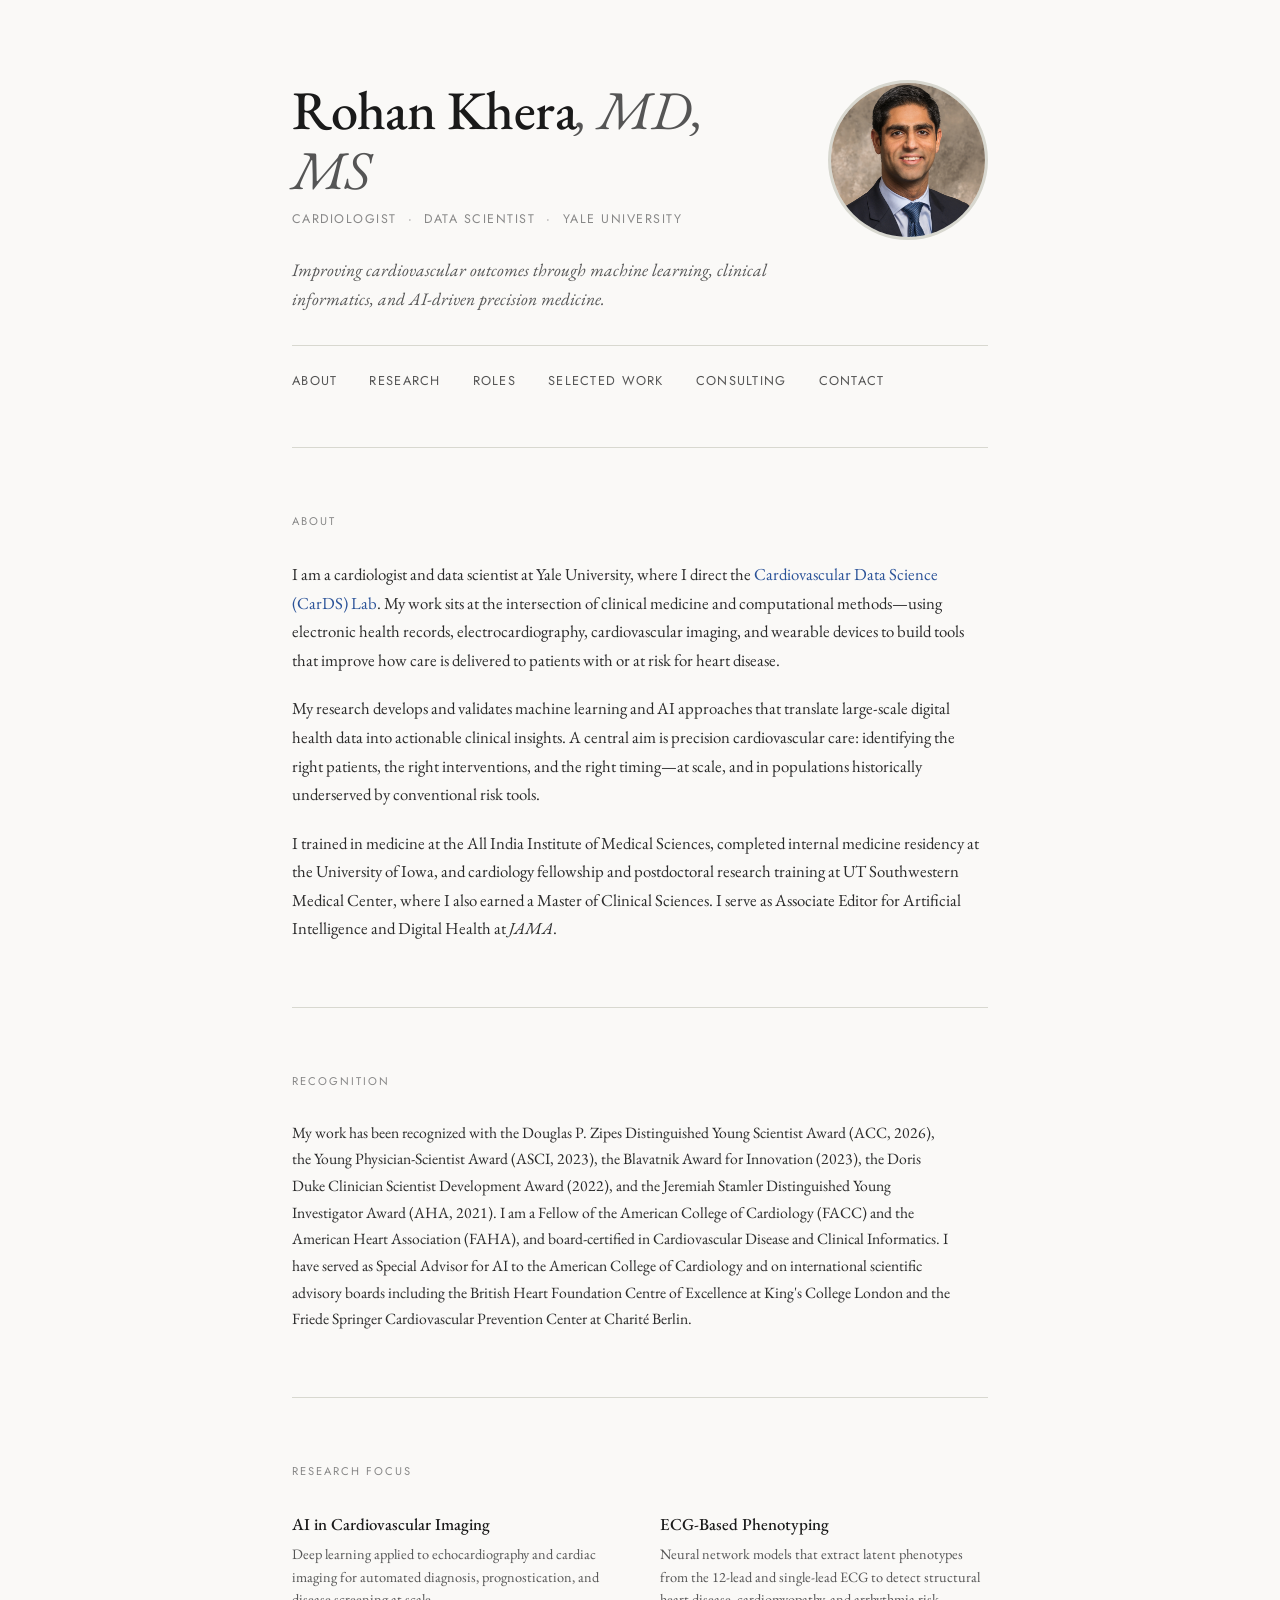
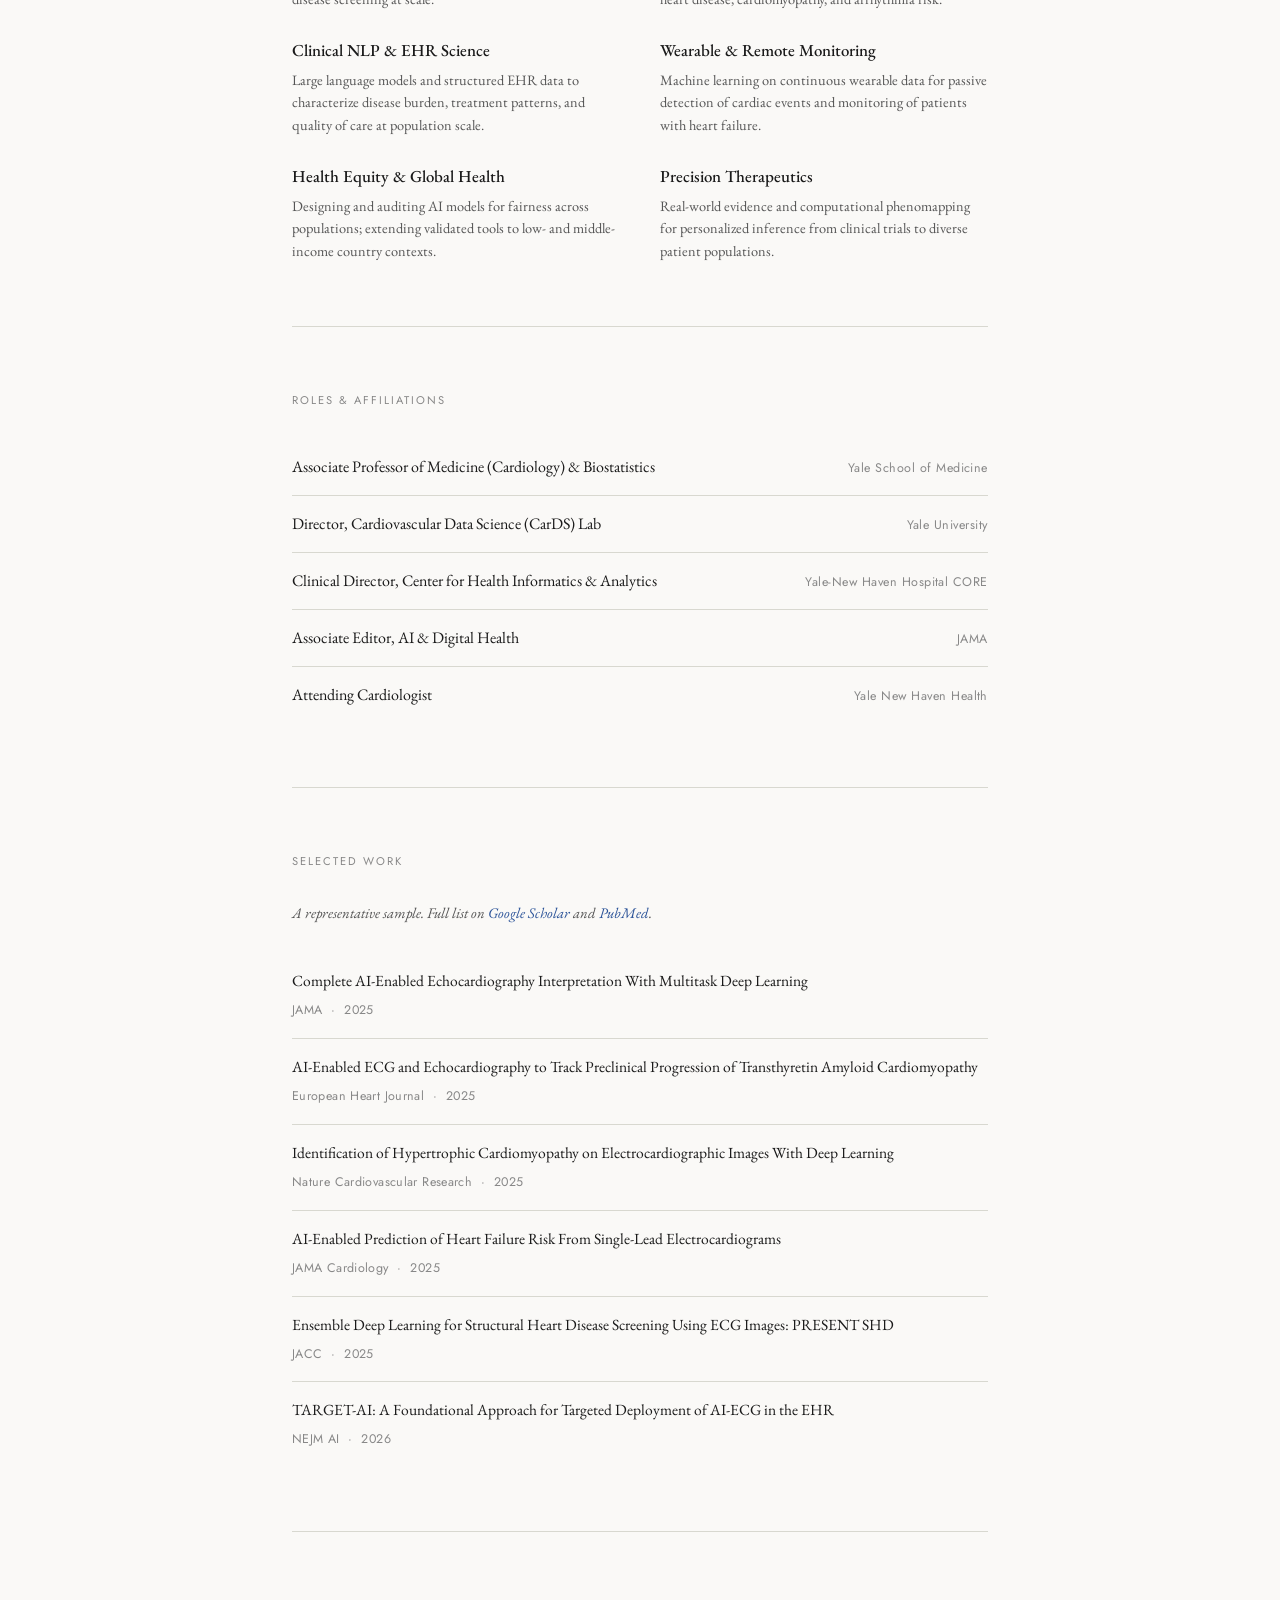
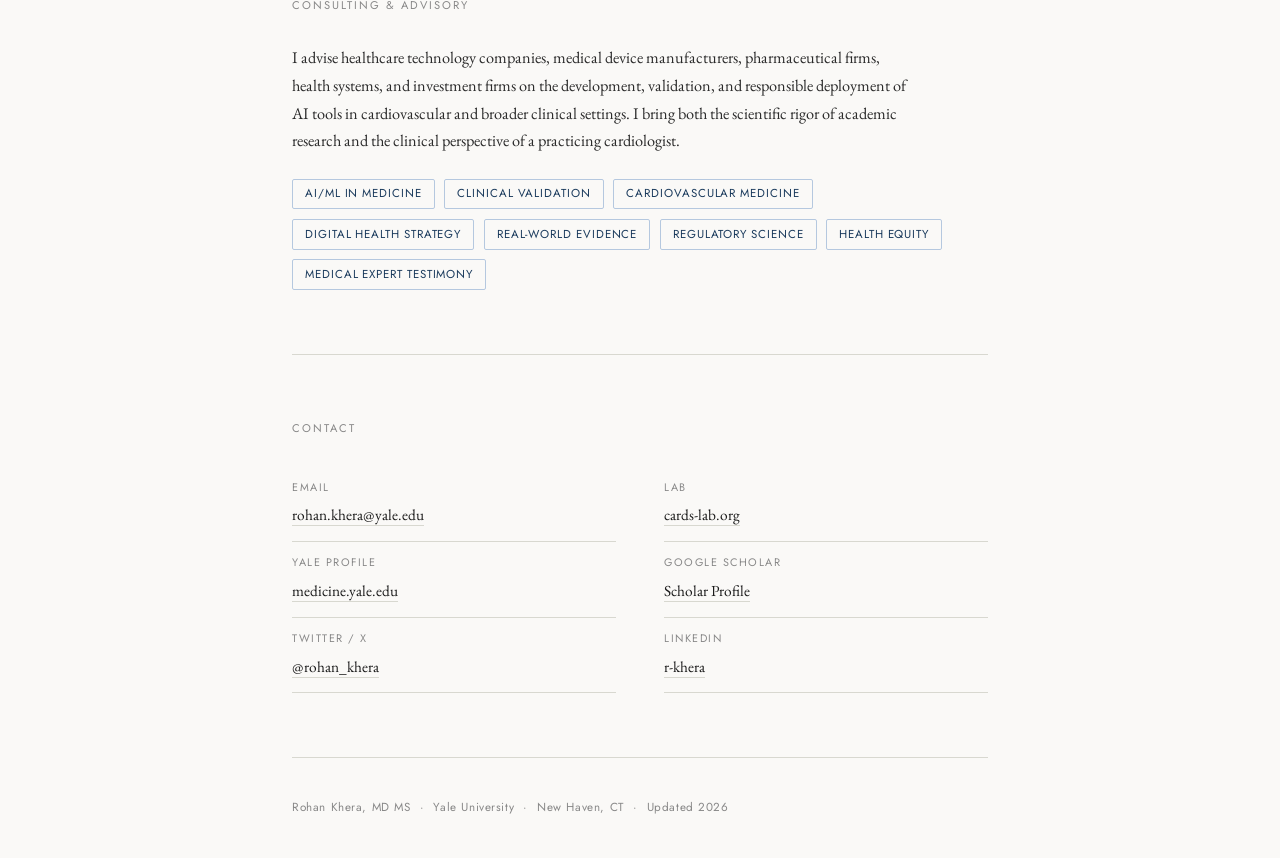
==== index.html @ f994c653 "Correct title formatting in index.html" ====
<!DOCTYPE html>
<html lang="en">
<head>
  <meta charset="UTF-8" />
  <meta name="viewport" content="width=device-width, initial-scale=1.0" />
  <title>Rohan Khera, MD, MS — Cardiologist &amp; Data Scientist</title>
  <meta name="description" content="Rohan Khera, MD, MS, FACC, FAHA — Cardiologist and Data Scientist at Yale University. Director of the CarDS Lab. Expert in cardiovascular medicine, machine learning, and AI in healthcare." />
  <meta property="og:title" content="Rohan Khera, MD, MS" />
  <meta property="og:description" content="Cardiologist and Data Scientist at Yale University. Director of the CarDS Lab." />
  <meta property="og:type" content="website" />
  <meta property="og:url" content="https://rohankhera.com" />
  <link rel="canonical" href="https://rohankhera.com" />
  <link rel="icon" type="image/svg+xml" href="data:image/svg+xml,<svg xmlns='http://www.w3.org/2000/svg' viewBox='0 0 32 32'><rect width='32' height='32' rx='4' fill='%231a3a5c'/><text x='16' y='22' font-family='Georgia,serif' font-size='14' font-weight='600' fill='white' text-anchor='middle' letter-spacing='0.5'>RK</text></svg>" />
  <link rel="preconnect" href="https://fonts.googleapis.com" />
  <link rel="preconnect" href="https://fonts.gstatic.com" crossorigin />
  <link href="https://fonts.googleapis.com/css2?family=EB+Garamond:ital,wght@0,400;0,500;0,600;1,400;1,500&family=Jost:wght@300;400;500&display=swap" rel="stylesheet" />
  <style>
    *, *::before, *::after { box-sizing: border-box; margin: 0; padding: 0; }
    :root {
      --ink: #1a1a1a;
      --ink-light: #555;
      --ink-faint: #888;
      --rule: #d8d8d0;
      --bg: #faf9f7;
      --accent: #1a3a5c;
      --accent-light: #2a5298;
      --serif: 'EB Garamond', Georgia, serif;
      --sans: 'Jost', sans-serif;
    }
    html { scroll-behavior: smooth; }
    body {
      background: var(--bg);
      color: var(--ink);
      font-family: var(--serif);
      font-size: 18px;
      line-height: 1.7;
      -webkit-font-smoothing: antialiased;
    }
    .container {
      max-width: 760px;
      margin: 0 auto;
      padding: 0 2rem;
    }
    section {
      padding: 4rem 0;
      border-top: 1px solid var(--rule);
    }

    /* HEADER */
    header {
      padding: 5rem 0 3.5rem;
    }
    .header-content {
      display: flex;
      align-items: flex-start;
      gap: 2.5rem;
    }
    .header-text {
      flex: 1;
    }
    .header-photo {
      flex-shrink: 0;
      width: 160px;
      height: 160px;
      border-radius: 50%;
      overflow: hidden;
      border: 3px solid var(--rule);
      background: #e8e6e1;
      display: flex;
      align-items: center;
      justify-content: center;
    }
    .header-photo img {
      width: 100%;
      height: 100%;
      object-fit: cover;
      display: block;
    }
    /* Placeholder when no photo yet */
    .header-photo .photo-placeholder {
      font-family: var(--sans);
      font-size: 0.65rem;
      letter-spacing: 0.08em;
      text-transform: uppercase;
      color: var(--ink-faint);
      text-align: center;
      padding: 0.5rem;
      line-height: 1.4;
    }
    @media (max-width: 600px) {
      .header-content {
        flex-direction: column-reverse;
        align-items: center;
        text-align: center;
      }
      .header-photo {
        width: 130px;
        height: 130px;
      }
      nav { justify-content: center; }
    }
    .site-name {
      font-family: var(--serif);
      font-size: clamp(2.2rem, 5vw, 3.4rem);
      font-weight: 500;
      letter-spacing: -0.01em;
      line-height: 1.1;
      color: var(--ink);
    }
    .site-name em {
      font-style: italic;
      color: var(--ink-light);
      font-weight: 400;
    }
    .site-credentials {
      font-family: var(--sans);
      font-size: 0.78rem;
      font-weight: 400;
      letter-spacing: 0.12em;
      text-transform: uppercase;
      color: var(--ink-faint);
      margin-top: 0.6rem;
    }
    .site-tagline {
      margin-top: 1.5rem;
      font-size: 1.1rem;
      color: var(--ink-light);
      font-style: italic;
      max-width: 520px;
      line-height: 1.65;
    }
    nav {
      margin-top: 2rem;
      padding-top: 1.5rem;
      border-top: 1px solid var(--rule);
      display: flex;
      gap: 2rem;
      flex-wrap: wrap;
    }
    nav a {
      font-family: var(--sans);
      font-size: 0.8rem;
      letter-spacing: 0.1em;
      text-transform: uppercase;
      color: var(--ink-light);
      text-decoration: none;
      transition: color 0.2s;
    }
    nav a:hover { color: var(--accent); }

    /* SECTION LABELS */
    .section-label {
      font-family: var(--sans);
      font-size: 0.7rem;
      letter-spacing: 0.18em;
      text-transform: uppercase;
      color: var(--ink-faint);
      margin-bottom: 1.8rem;
    }

    /* ABOUT */
    .about-text p {
      margin-bottom: 1.2em;
      font-size: 1.05rem;
      color: #2a2a2a;
    }
    .about-text p:last-child { margin-bottom: 0; }

    /* RECOGNITION */
    .recognition-text {
      font-size: 0.98rem;
      color: #2a2a2a;
      line-height: 1.7;
      max-width: 660px;
    }

    /* RESEARCH */
    .research-areas {
      display: grid;
      grid-template-columns: 1fr 1fr;
      gap: 1.6rem 2.5rem;
    }
    @media (max-width: 560px) {
      .research-areas { grid-template-columns: 1fr; }
    }
    .research-item h3 {
      font-family: var(--serif);
      font-size: 1.05rem;
      font-weight: 500;
      color: var(--ink);
      margin-bottom: 0.3rem;
    }
    .research-item p {
      font-size: 0.9rem;
      color: var(--ink-light);
      line-height: 1.55;
    }

    /* AFFILIATIONS */
    .affiliation-list { list-style: none; }
    .affiliation-list li {
      padding: 0.9rem 0;
      border-bottom: 1px solid var(--rule);
      display: flex;
      align-items: baseline;
      gap: 1rem;
    }
    .affiliation-list li:last-child { border-bottom: none; }
    .aff-role {
      font-size: 1rem;
      color: var(--ink);
      flex: 1;
    }
    .aff-org {
      font-family: var(--sans);
      font-size: 0.78rem;
      color: var(--ink-faint);
      letter-spacing: 0.04em;
      white-space: nowrap;
    }

    /* SELECTED WORK */
    .work-note {
      font-size: 0.92rem;
      color: var(--ink-light);
      font-style: italic;
      margin-bottom: 1.8rem;
    }
    .pub-link {
      color: var(--accent-light);
      text-decoration: none;
      border-bottom: 1px solid transparent;
      transition: border-color 0.2s;
    }
    .pub-link:hover { border-color: var(--accent-light); }
    .pub-list { list-style: none; }
    .pub-list li {
      padding: 1rem 0;
      border-bottom: 1px solid var(--rule);
      font-size: 0.97rem;
      line-height: 1.6;
    }
    .pub-list li:last-child { border-bottom: none; }
    .pub-title {
      color: var(--ink);
      display: block;
      margin-bottom: 0.2rem;
    }
    .pub-meta {
      font-family: var(--sans);
      font-size: 0.78rem;
      color: var(--ink-faint);
      letter-spacing: 0.03em;
    }

    /* CONSULTING */
    .consult-text {
      font-size: 1.02rem;
      color: #2a2a2a;
      max-width: 620px;
    }
    .consult-tags {
      display: flex;
      flex-wrap: wrap;
      gap: 0.6rem;
      margin-top: 1.5rem;
    }
    .tag {
      font-family: var(--sans);
      font-size: 0.72rem;
      letter-spacing: 0.08em;
      text-transform: uppercase;
      color: var(--accent);
      border: 1px solid #b5c8df;
      padding: 0.28rem 0.75rem;
      border-radius: 2px;
    }

    /* CONTACT */
    .contact-grid {
      display: grid;
      grid-template-columns: 1fr 1fr;
      gap: 0 3rem;
    }
    @media (max-width: 480px) {
      .contact-grid { grid-template-columns: 1fr; }
    }
    .contact-row {
      display: flex;
      flex-direction: column;
      padding: 0.7rem 0;
      border-bottom: 1px solid var(--rule);
    }
    .contact-label {
      font-family: var(--sans);
      font-size: 0.68rem;
      letter-spacing: 0.14em;
      text-transform: uppercase;
      color: var(--ink-faint);
      margin-bottom: 0.2rem;
    }
    .contact-value a {
      color: var(--ink);
      text-decoration: none;
      font-size: 0.96rem;
      border-bottom: 1px solid var(--rule);
      transition: border-color 0.2s, color 0.2s;
    }
    .contact-value a:hover {
      color: var(--accent-light);
      border-color: var(--accent-light);
    }

    /* FOOTER */
    footer {
      padding: 2.5rem 0;
      border-top: 1px solid var(--rule);
    }
    footer p {
      font-family: var(--sans);
      font-size: 0.73rem;
      color: var(--ink-faint);
      letter-spacing: 0.05em;
    }

    /* ANIMATIONS */
    @keyframes fadeUp {
      from { opacity: 0; transform: translateY(14px); }
      to   { opacity: 1; transform: translateY(0); }
    }
    header { animation: fadeUp 0.55s ease both; }
    section:nth-child(1) { animation: fadeUp 0.55s 0.05s ease both; }
    section:nth-child(2) { animation: fadeUp 0.55s 0.10s ease both; }
    section:nth-child(3) { animation: fadeUp 0.55s 0.15s ease both; }
    section:nth-child(4) { animation: fadeUp 0.55s 0.20s ease both; }
    section:nth-child(5) { animation: fadeUp 0.55s 0.25s ease both; }
    section:nth-child(6) { animation: fadeUp 0.55s 0.30s ease both; }
    section:nth-child(7) { animation: fadeUp 0.55s 0.35s ease both; }
  </style>
</head>
<body>
  <div class="container">

    <header id="top">
      <div class="header-content">
        <div class="header-text">
          <h1 class="site-name">Rohan Khera<em>, MD, MS</em></h1>
          <p class="site-credentials">Cardiologist &nbsp;&middot;&nbsp; Data Scientist &nbsp;&middot;&nbsp; Yale University</p>
          <p class="site-tagline">Improving cardiovascular outcomes through machine learning, clinical informatics, and AI-driven precision medicine.</p>
        </div>
        <div class="header-photo">
          <img src="a4781f9c-d70a-4e5d-8cfd-aba06a47d3ff.jpeg" alt="Rohan Khera" />
        </div>
      </div>
      <nav>
        <a href="#about">About</a>
        <a href="#research">Research</a>
        <a href="#affiliations">Roles</a>
        <a href="#work">Selected Work</a>
        <a href="#consulting">Consulting</a>
        <a href="#contact">Contact</a>
      </nav>
    </header>

    <section id="about">
      <p class="section-label">About</p>
      <div class="about-text">
        <p>I am a cardiologist and data scientist at Yale University, where I direct the <a href="https://www.cards-lab.org/" class="pub-link">Cardiovascular Data Science (CarDS) Lab</a>. My work sits at the intersection of clinical medicine and computational methods&mdash;using electronic health records, electrocardiography, cardiovascular imaging, and wearable devices to build tools that improve how care is delivered to patients with or at risk for heart disease.</p>
        <p>My research develops and validates machine learning and AI approaches that translate large-scale digital health data into actionable clinical insights. A central aim is precision cardiovascular care: identifying the right patients, the right interventions, and the right timing&mdash;at scale, and in populations historically underserved by conventional risk tools.</p>
        <p>I trained in medicine at the All India Institute of Medical Sciences, completed internal medicine residency at the University of Iowa, and cardiology fellowship and postdoctoral research training at UT Southwestern Medical Center, where I also earned a Master of Clinical Sciences. I serve as Associate Editor for Artificial Intelligence and Digital Health at <em>JAMA</em>.</p>
      </div>
    </section>

    <section id="recognition">
      <p class="section-label">Recognition</p>
      <p class="recognition-text">
        My work has been recognized with the Douglas P. Zipes Distinguished Young Scientist Award (ACC, 2026), the Young Physician-Scientist Award (ASCI, 2023), the Blavatnik Award for Innovation (2023), the Doris Duke Clinician Scientist Development Award (2022), and the Jeremiah Stamler Distinguished Young Investigator Award (AHA, 2021). I am a Fellow of the American College of Cardiology (FACC) and the American Heart Association (FAHA), and board-certified in Cardiovascular Disease and Clinical Informatics. I have served as Special Advisor for AI to the American College of Cardiology and on international scientific advisory boards including the British Heart Foundation Centre of Excellence at King's College London and the Friede Springer Cardiovascular Prevention Center at Charit&eacute; Berlin.
      </p>
    </section>

    <section id="research">
      <p class="section-label">Research Focus</p>
      <div class="research-areas">
        <div class="research-item">
          <h3>AI in Cardiovascular Imaging</h3>
          <p>Deep learning applied to echocardiography and cardiac imaging for automated diagnosis, prognostication, and disease screening at scale.</p>
        </div>
        <div class="research-item">
          <h3>ECG-Based Phenotyping</h3>
          <p>Neural network models that extract latent phenotypes from the 12-lead and single-lead ECG to detect structural heart disease, cardiomyopathy, and arrhythmia risk.</p>
        </div>
        <div class="research-item">
          <h3>Clinical NLP &amp; EHR Science</h3>
          <p>Large language models and structured EHR data to characterize disease burden, treatment patterns, and quality of care at population scale.</p>
        </div>
        <div class="research-item">
          <h3>Wearable &amp; Remote Monitoring</h3>
          <p>Machine learning on continuous wearable data for passive detection of cardiac events and monitoring of patients with heart failure.</p>
        </div>
        <div class="research-item">
          <h3>Health Equity &amp; Global Health</h3>
          <p>Designing and auditing AI models for fairness across populations; extending validated tools to low- and middle-income country contexts.</p>
        </div>
        <div class="research-item">
          <h3>Precision Therapeutics</h3>
          <p>Real-world evidence and computational phenomapping for personalized inference from clinical trials to diverse patient populations.</p>
        </div>
      </div>
    </section>

    <section id="affiliations">
      <p class="section-label">Roles &amp; Affiliations</p>
      <ul class="affiliation-list">
        <li>
          <span class="aff-role">Associate Professor of Medicine (Cardiology) &amp; Biostatistics</span>
          <span class="aff-org">Yale School of Medicine</span>
        </li>
        <li>
          <span class="aff-role">Director, Cardiovascular Data Science (CarDS) Lab</span>
          <span class="aff-org">Yale University</span>
        </li>
        <li>
          <span class="aff-role">Clinical Director, Center for Health Informatics &amp; Analytics</span>
          <span class="aff-org">Yale-New Haven Hospital CORE</span>
        </li>
        <li>
          <span class="aff-role">Associate Editor, AI &amp; Digital Health</span>
          <span class="aff-org">JAMA</span>
        </li>
        <li>
          <span class="aff-role">Attending Cardiologist</span>
          <span class="aff-org">Yale New Haven Health</span>
        </li>
      </ul>
    </section>

    <section id="work">
      <p class="section-label">Selected Work</p>
      <p class="work-note">A representative sample. Full list on <a class="pub-link" href="https://scholar.google.com/citations?user=9XhOK4AAAAAJ&hl=en" target="_blank" rel="noopener">Google Scholar</a> and <a class="pub-link" href="https://pubmed.ncbi.nlm.nih.gov/?term=khera+rohan%5Bauthor%5D" target="_blank" rel="noopener">PubMed</a>.</p>
      <ul class="pub-list">
        <li>
          <a class="pub-link" href="https://doi.org/10.1001/jama.2025.8731" target="_blank" rel="noopener"><span class="pub-title">Complete AI-Enabled Echocardiography Interpretation With Multitask Deep Learning</span></a>
          <span class="pub-meta">JAMA &nbsp;&middot;&nbsp; 2025</span>
        </li>
        <li>
          <a class="pub-link" href="https://doi.org/10.1093/eurheartj/ehaf440" target="_blank" rel="noopener"><span class="pub-title">AI-Enabled ECG and Echocardiography to Track Preclinical Progression of Transthyretin Amyloid Cardiomyopathy</span></a>
          <span class="pub-meta">European Heart Journal &nbsp;&middot;&nbsp; 2025</span>
        </li>
        <li>
          <a class="pub-link" href="https://doi.org/10.1038/s44161-025-00664-2" target="_blank" rel="noopener"><span class="pub-title">Identification of Hypertrophic Cardiomyopathy on Electrocardiographic Images With Deep Learning</span></a>
          <span class="pub-meta">Nature Cardiovascular Research &nbsp;&middot;&nbsp; 2025</span>
        </li>
        <li>
          <a class="pub-link" href="https://doi.org/10.1001/jamacardio.2025.0492" target="_blank" rel="noopener"><span class="pub-title">AI-Enabled Prediction of Heart Failure Risk From Single-Lead Electrocardiograms</span></a>
          <span class="pub-meta">JAMA Cardiology &nbsp;&middot;&nbsp; 2025</span>
        </li>
        <li>
          <a class="pub-link" href="https://doi.org/10.1016/j.jacc.2025.01.040" target="_blank" rel="noopener"><span class="pub-title">Ensemble Deep Learning for Structural Heart Disease Screening Using ECG Images: PRESENT SHD</span></a>
          <span class="pub-meta">JACC &nbsp;&middot;&nbsp; 2025</span>
        </li>
        <li>
          <a class="pub-link" href="https://doi.org/10.1056/AIoa2500588" target="_blank" rel="noopener"><span class="pub-title">TARGET-AI: A Foundational Approach for Targeted Deployment of AI-ECG in the EHR</span></a>
          <span class="pub-meta">NEJM AI &nbsp;&middot;&nbsp; 2026</span>
        </li>
      </ul>
    </section>

    <section id="consulting">
      <p class="section-label">Consulting &amp; Advisory</p>
      <p class="consult-text">I advise healthcare technology companies, medical device manufacturers, pharmaceutical firms, health systems, and investment firms on the development, validation, and responsible deployment of AI tools in cardiovascular and broader clinical settings. I bring both the scientific rigor of academic research and the clinical perspective of a practicing cardiologist.</p>
      <div class="consult-tags">
        <span class="tag">AI/ML in Medicine</span>
        <span class="tag">Clinical Validation</span>
        <span class="tag">Cardiovascular Medicine</span>
        <span class="tag">Digital Health Strategy</span>
        <span class="tag">Real-World Evidence</span>
        <span class="tag">Regulatory Science</span>
        <span class="tag">Health Equity</span>
        <span class="tag">Medical Expert Testimony</span>
      </div>
    </section>

    <section id="contact">
      <p class="section-label">Contact</p>
      <div class="contact-grid">
        <div class="contact-row">
          <span class="contact-label">Email</span>
          <span class="contact-value"><a href="mailto:rohan.khera@yale.edu">rohan.khera@yale.edu</a></span>
        </div>
        <div class="contact-row">
          <span class="contact-label">Lab</span>
          <span class="contact-value"><a href="https://www.cards-lab.org/" target="_blank" rel="noopener">cards-lab.org</a></span>
        </div>
        <div class="contact-row">
          <span class="contact-label">Yale Profile</span>
          <span class="contact-value"><a href="https://medicine.yale.edu/profile/rohan-khera/" target="_blank" rel="noopener">medicine.yale.edu</a></span>
        </div>
        <div class="contact-row">
          <span class="contact-label">Google Scholar</span>
          <span class="contact-value"><a href="https://scholar.google.com/citations?user=9XhOK4AAAAAJ&hl=en" target="_blank" rel="noopener">Scholar Profile</a></span>
        </div>
        <div class="contact-row">
          <span class="contact-label">Twitter / X</span>
          <span class="contact-value"><a href="https://x.com/rohan_khera" target="_blank" rel="noopener">@rohan_khera</a></span>
        </div>
        <div class="contact-row">
          <span class="contact-label">LinkedIn</span>
          <span class="contact-value"><a href="https://www.linkedin.com/in/r-khera/" target="_blank" rel="noopener">r-khera</a></span>
        </div>
      </div>
    </section>

    <footer>
      <p>Rohan Khera, MD MS &nbsp;&middot;&nbsp; Yale University &nbsp;&middot;&nbsp; New Haven, CT &nbsp;&middot;&nbsp; Updated 2026</p>
    </footer>

  </div>
</body>
</html>
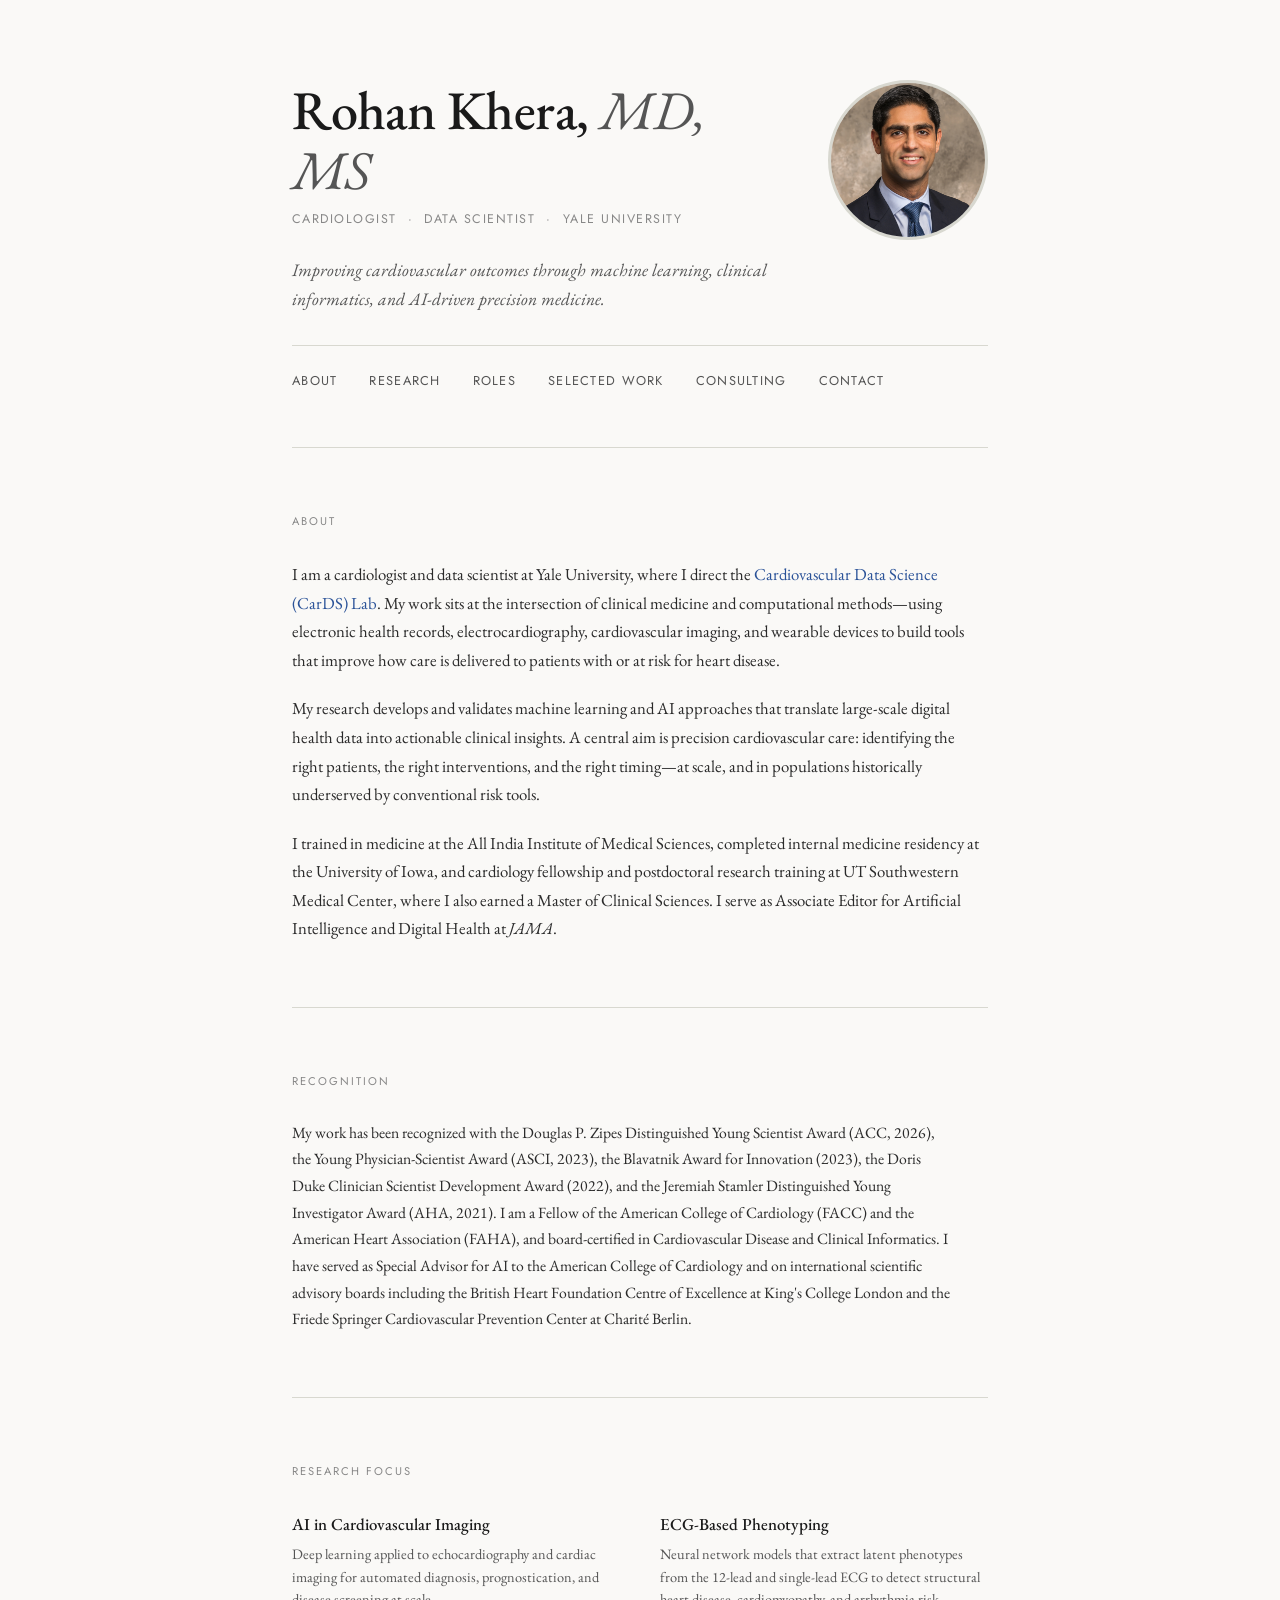
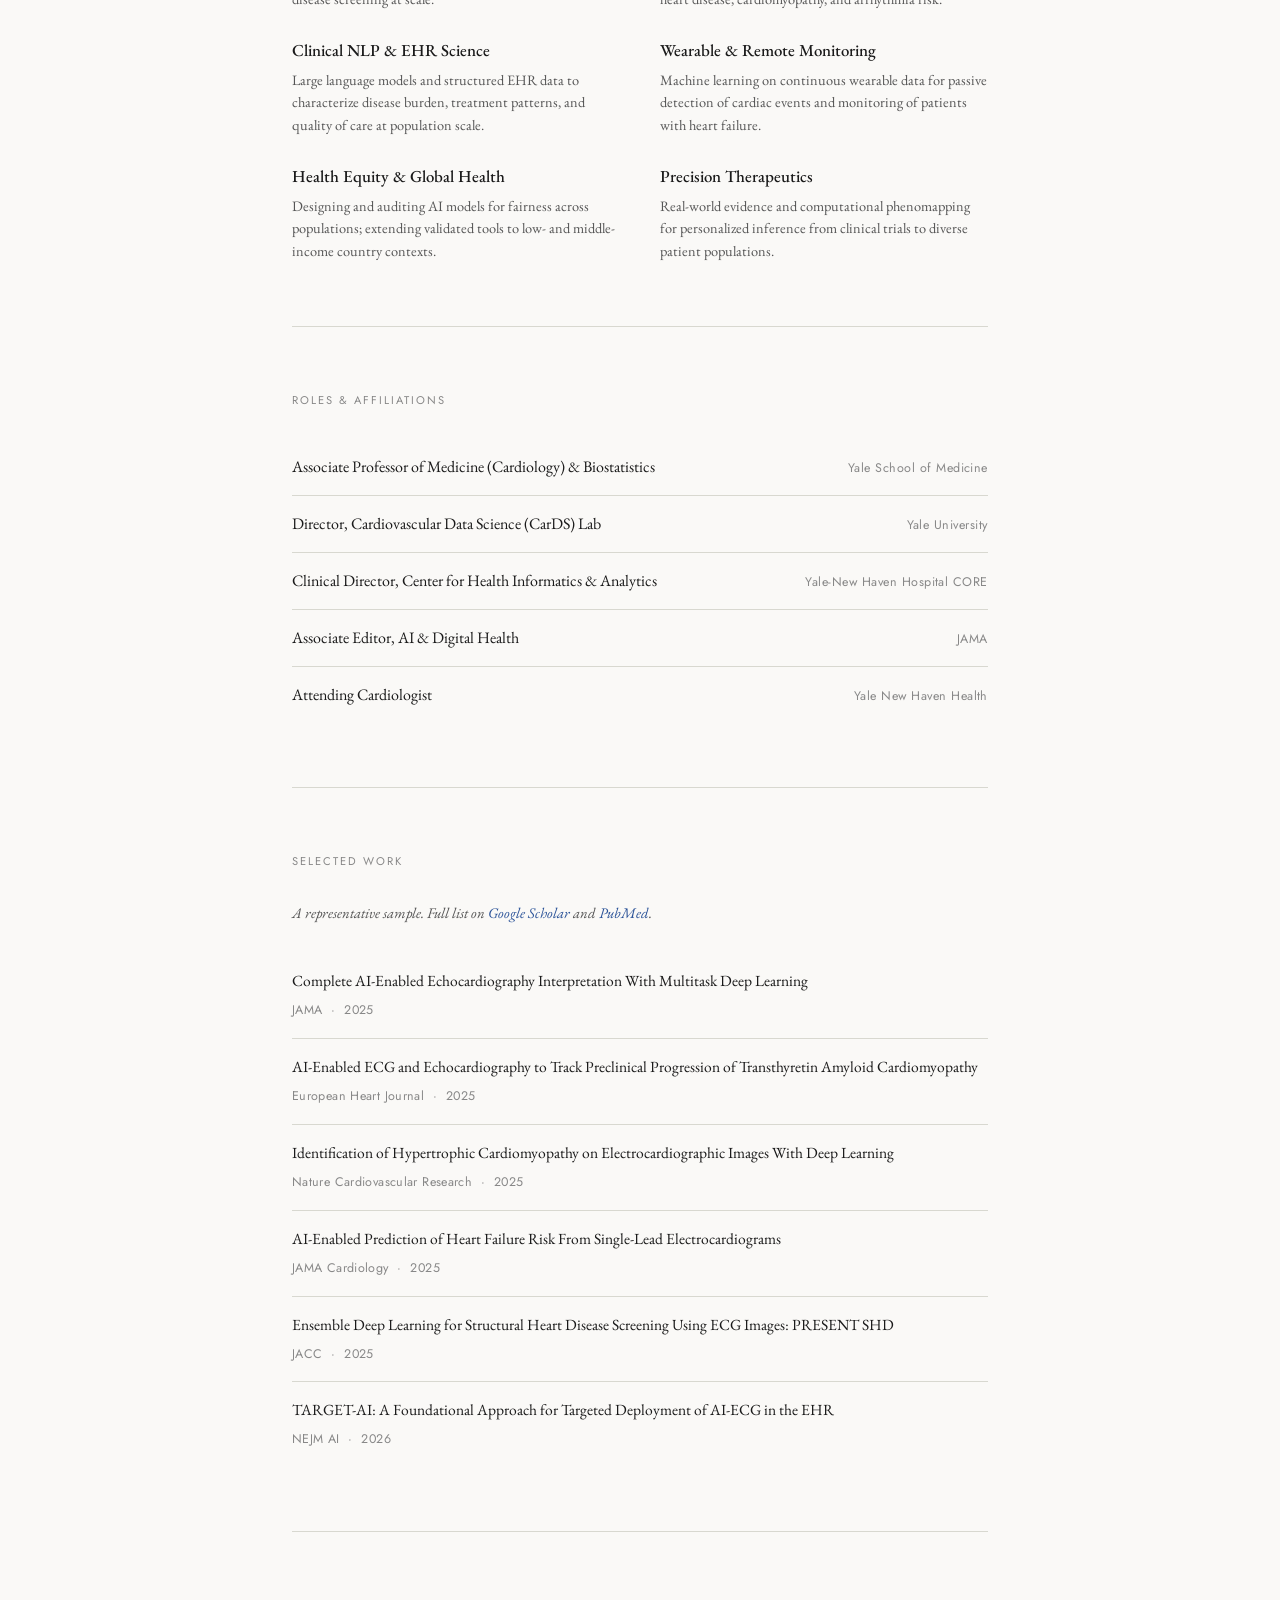
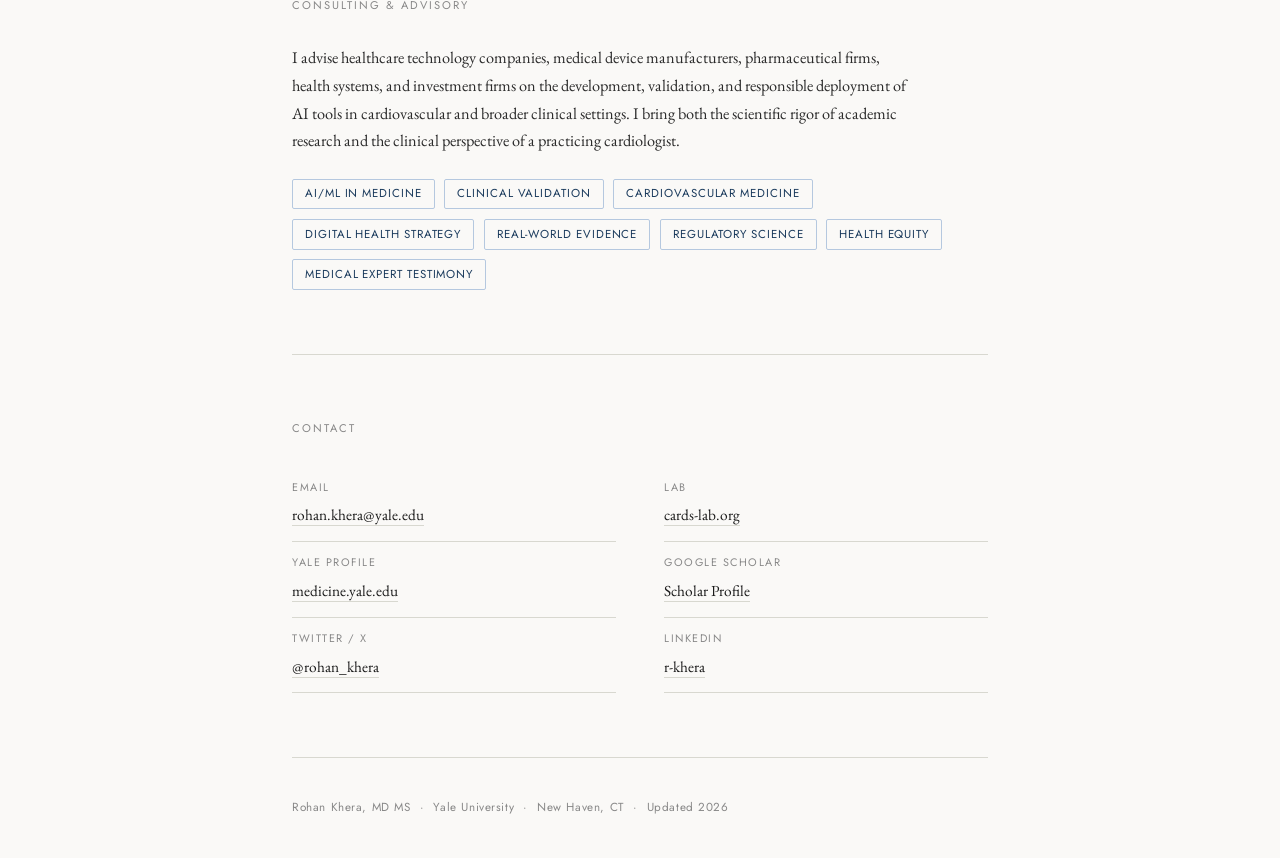
==== commit 0b8e0a54: "Fix formatting of site name in header" ====
--- a/index.html
+++ b/index.html
@@ -344,7 +344,7 @@
     <header id="top">
       <div class="header-content">
         <div class="header-text">
-          <h1 class="site-name">Rohan Khera<em>, MD, MS</em></h1>
+          <h1 class="site-name">Rohan Khera, <em>MD, MS</em></h1>
           <p class="site-credentials">Cardiologist &nbsp;&middot;&nbsp; Data Scientist &nbsp;&middot;&nbsp; Yale University</p>
           <p class="site-tagline">Improving cardiovascular outcomes through machine learning, clinical informatics, and AI-driven precision medicine.</p>
         </div>
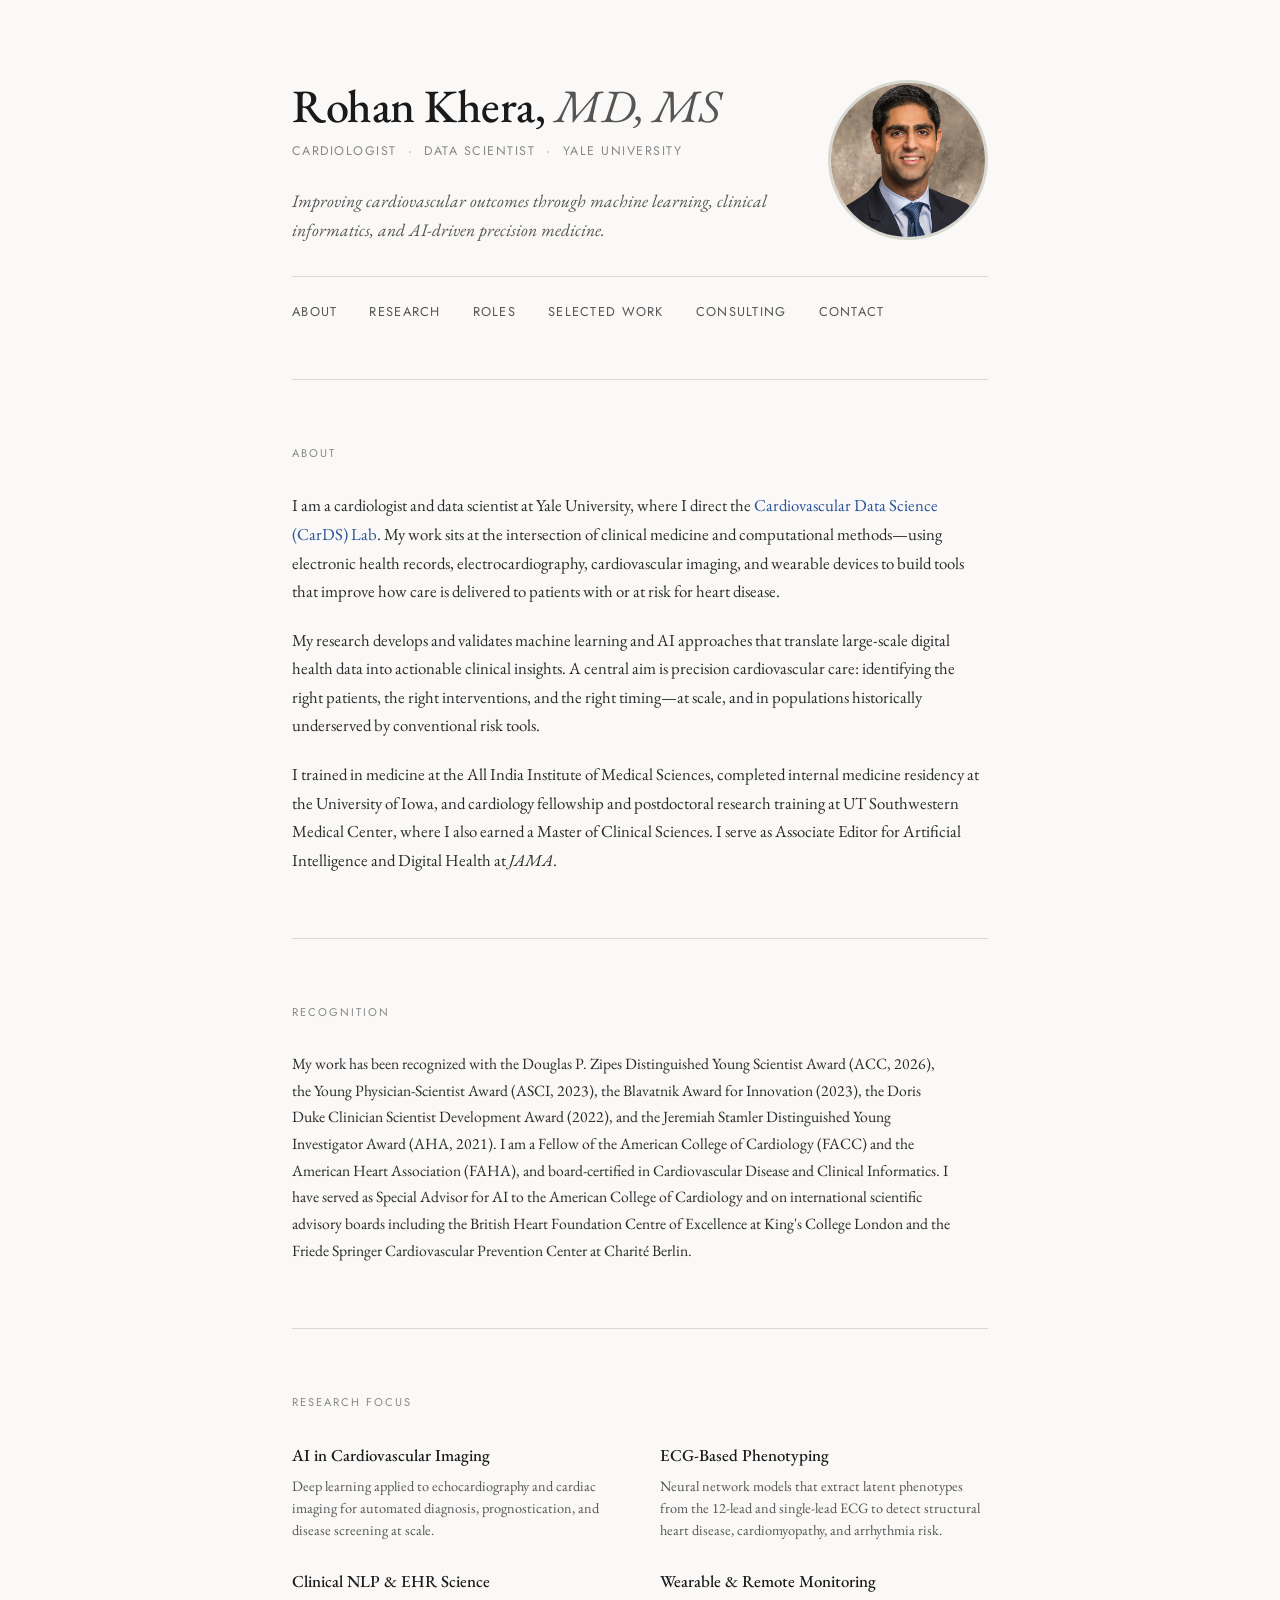
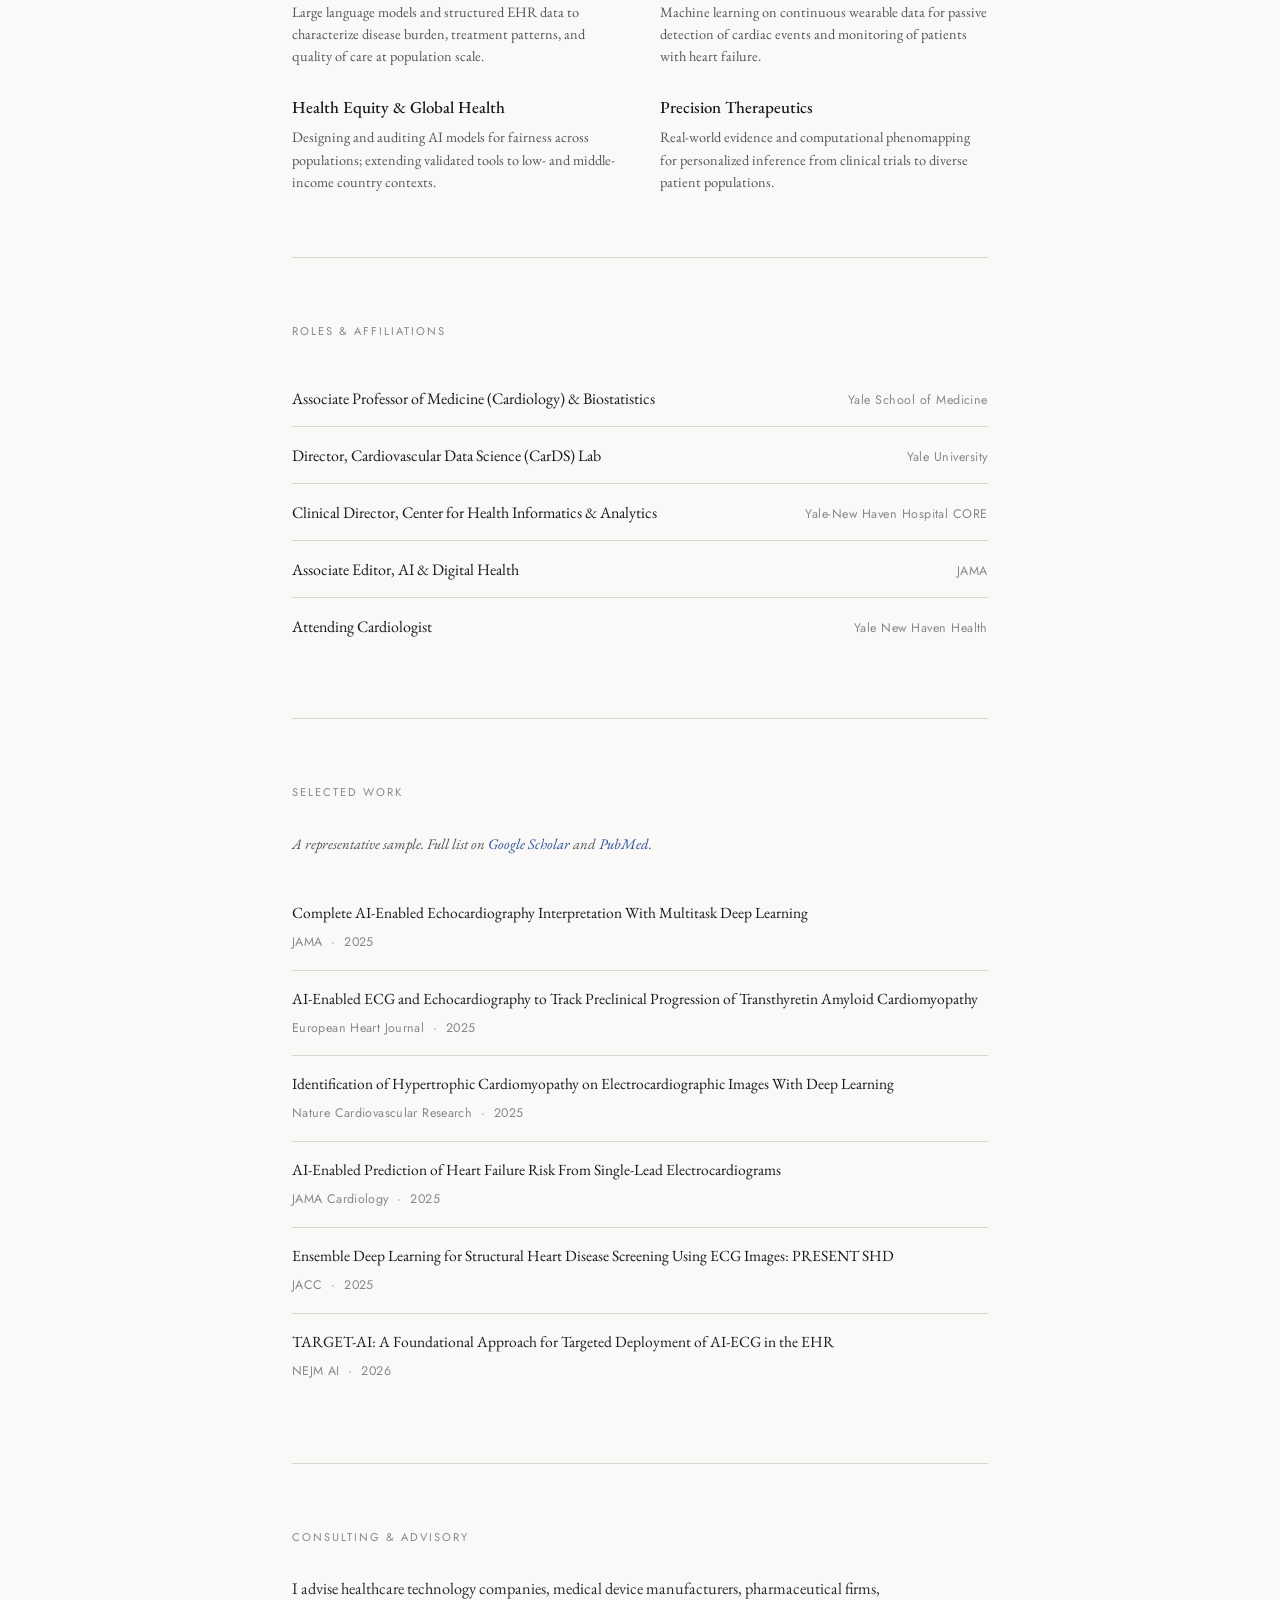
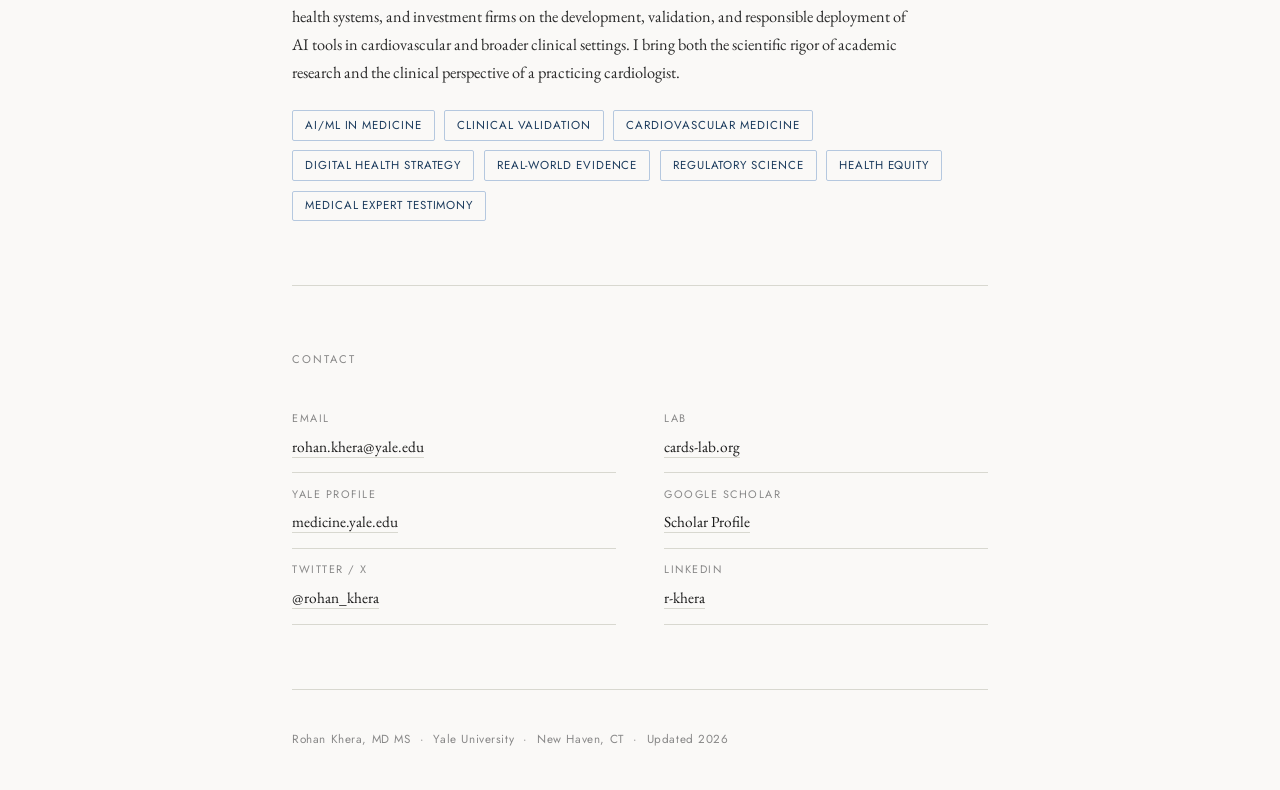
==== commit 4a7c6458: "Adjust site name font size in index.html" ====
--- a/index.html
+++ b/index.html
@@ -101,7 +101,7 @@
     }
     .site-name {
       font-family: var(--serif);
-      font-size: clamp(2.2rem, 5vw, 3.4rem);
+      font-size: clamp(2rem, 4vw, 2.9rem);
       font-weight: 500;
       letter-spacing: -0.01em;
       line-height: 1.1;
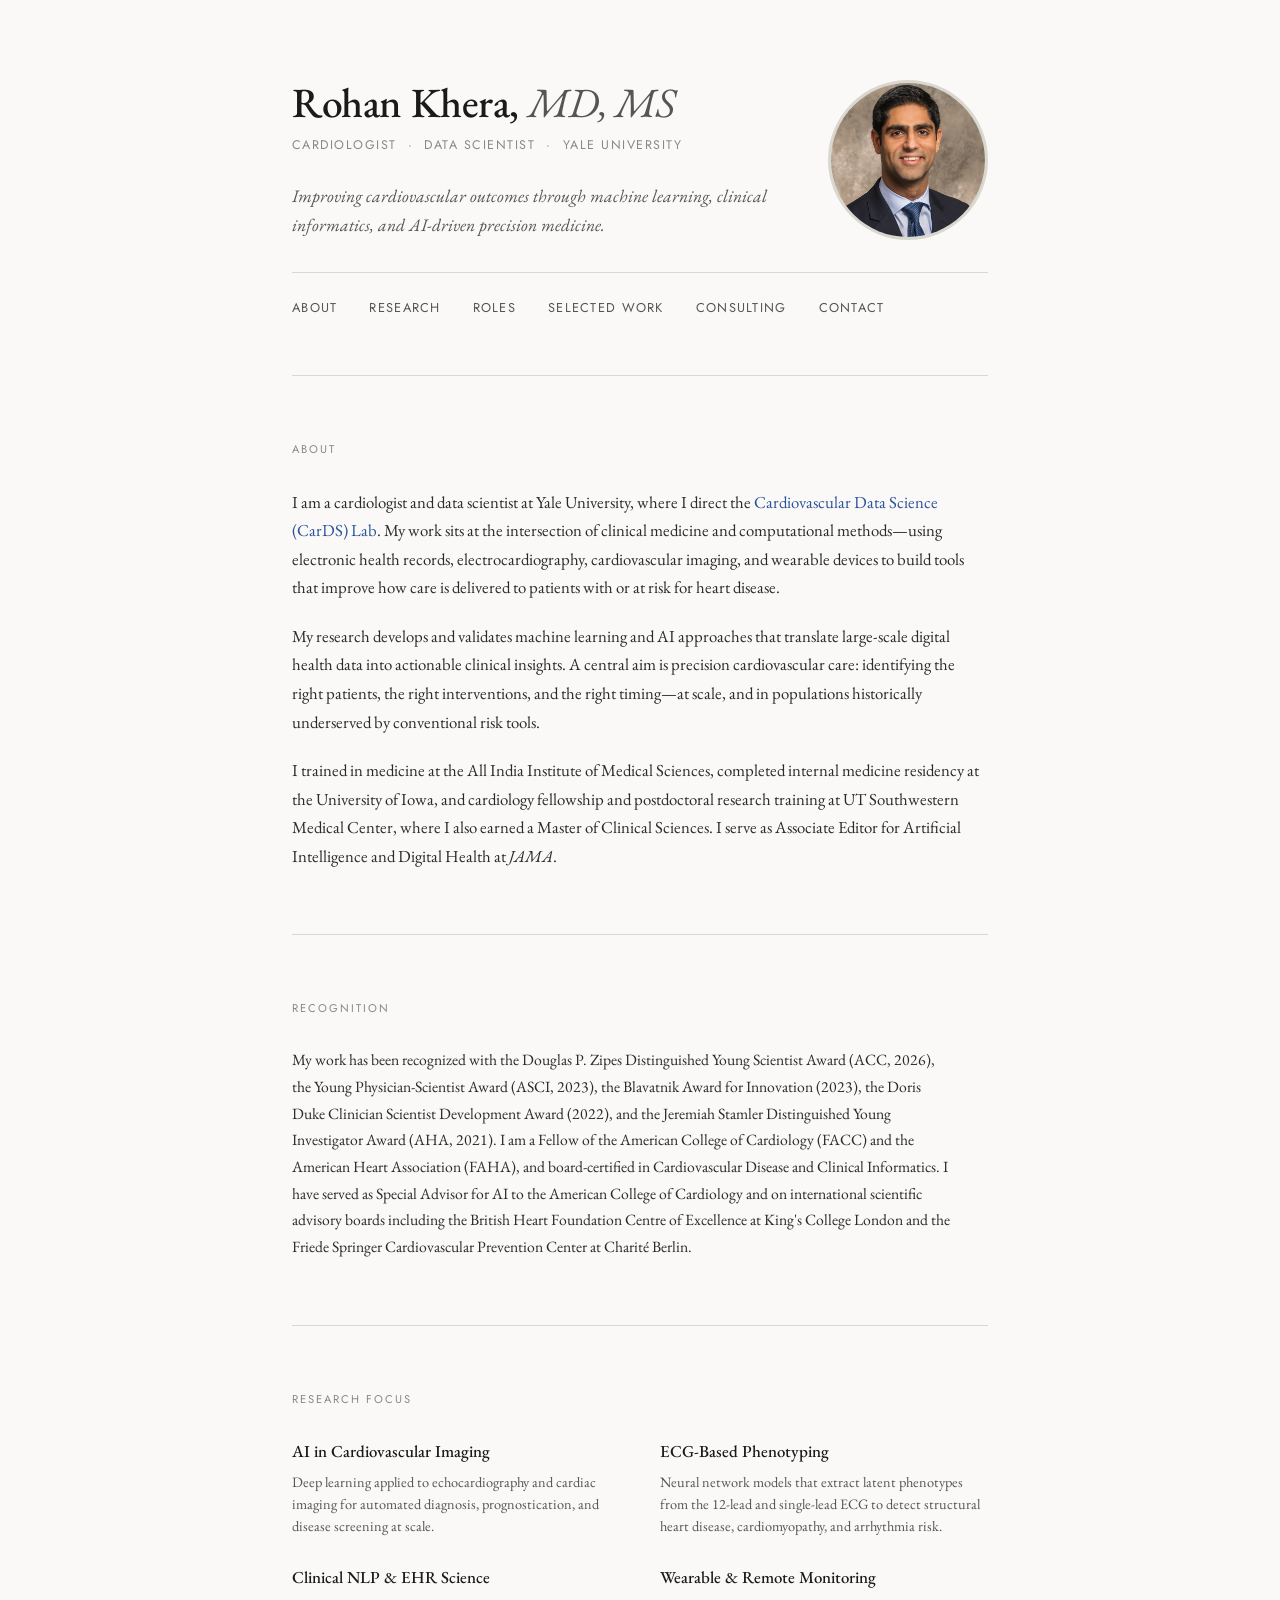
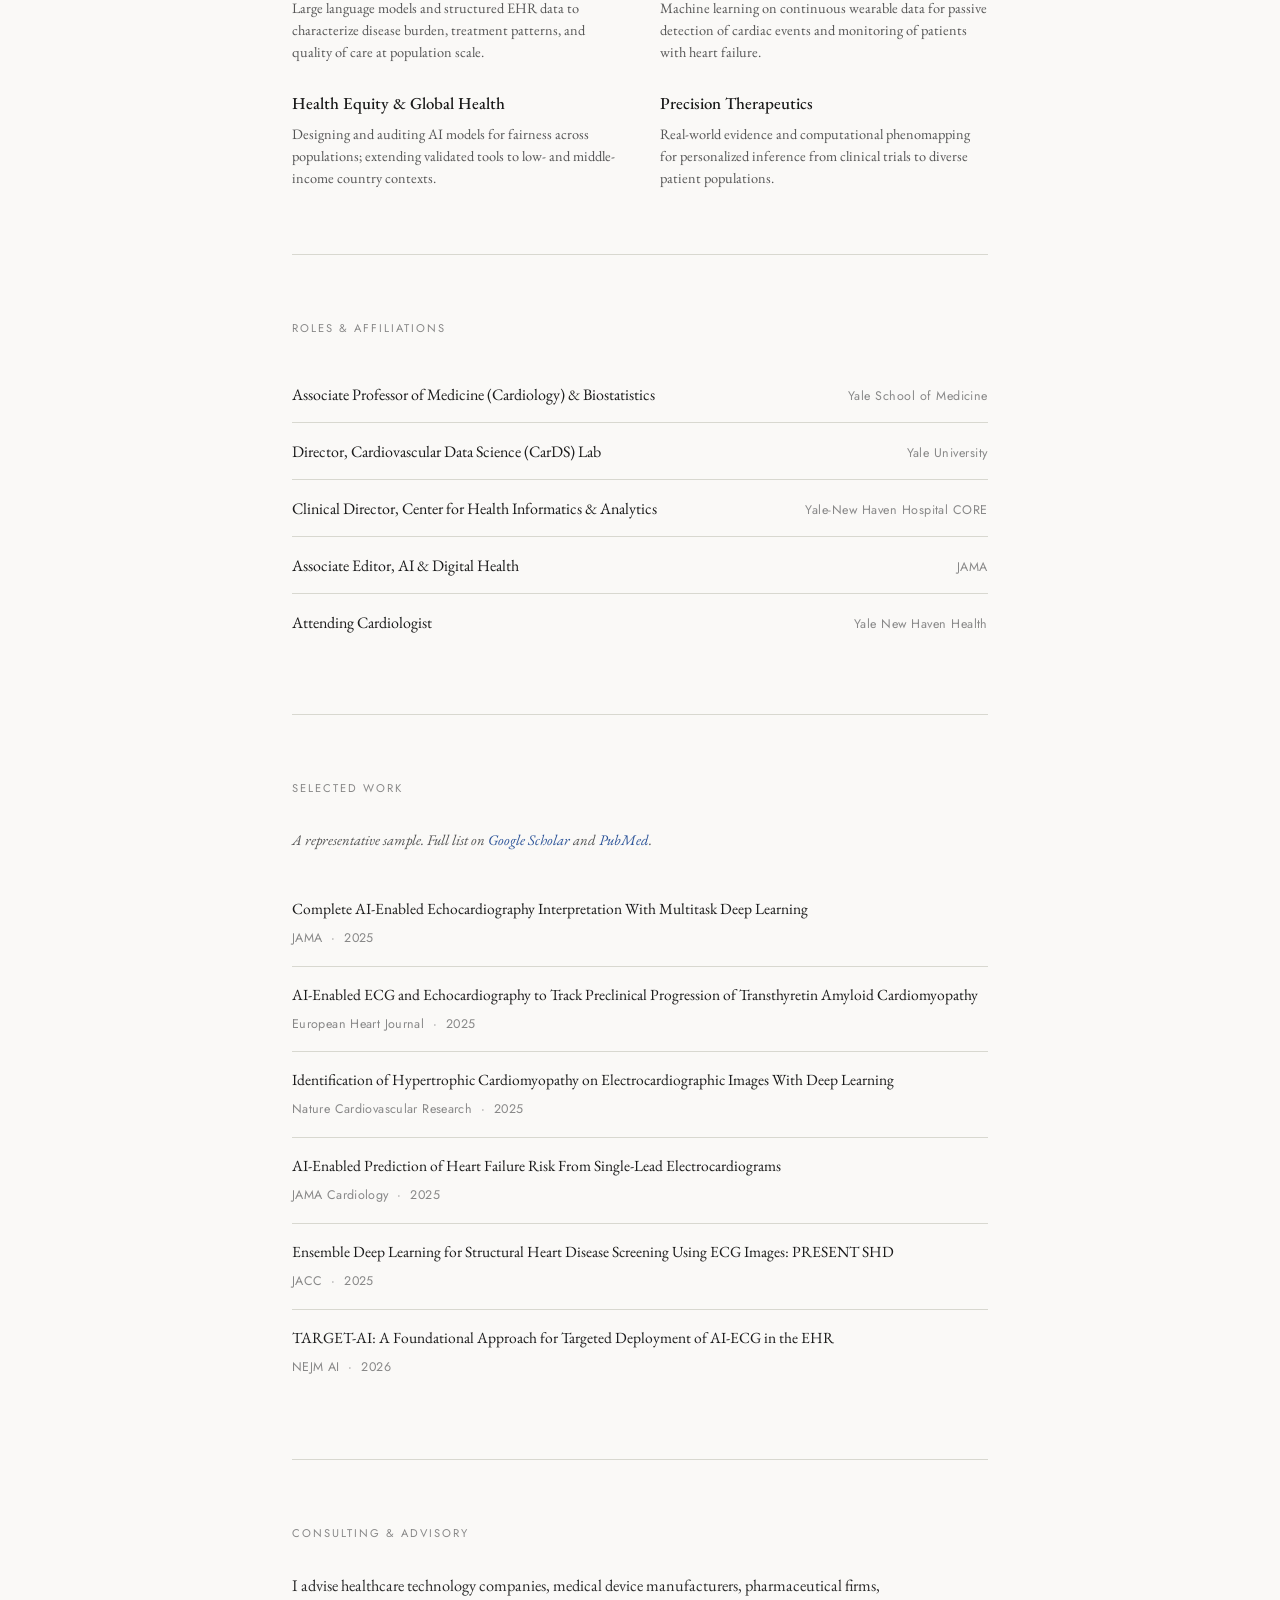
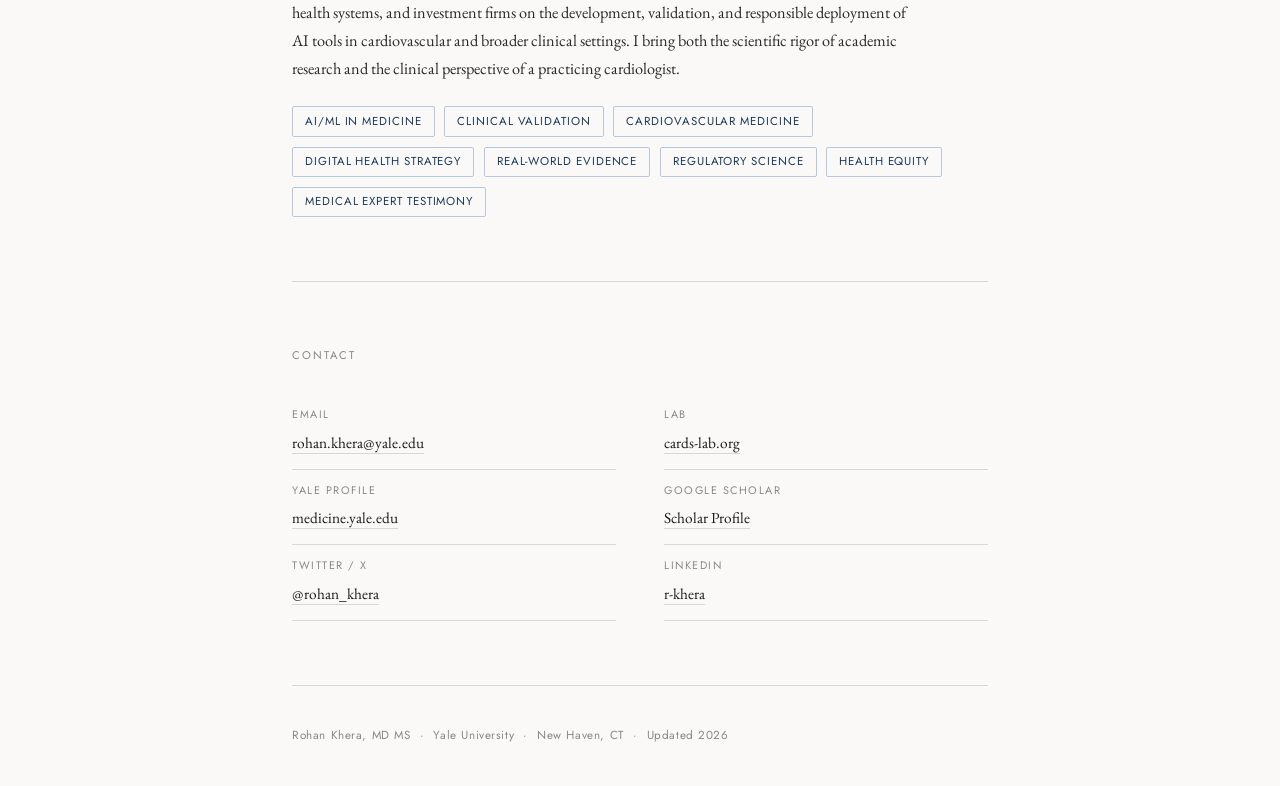
==== commit f527c8ae: "Adjust site name font size in index.html" ====
--- a/index.html
+++ b/index.html
@@ -101,7 +101,7 @@
     }
     .site-name {
       font-family: var(--serif);
-      font-size: clamp(2rem, 4vw, 2.9rem);
+      font-size: clamp(1.9rem, 3.8vw, 2.6rem);
       font-weight: 500;
       letter-spacing: -0.01em;
       line-height: 1.1;
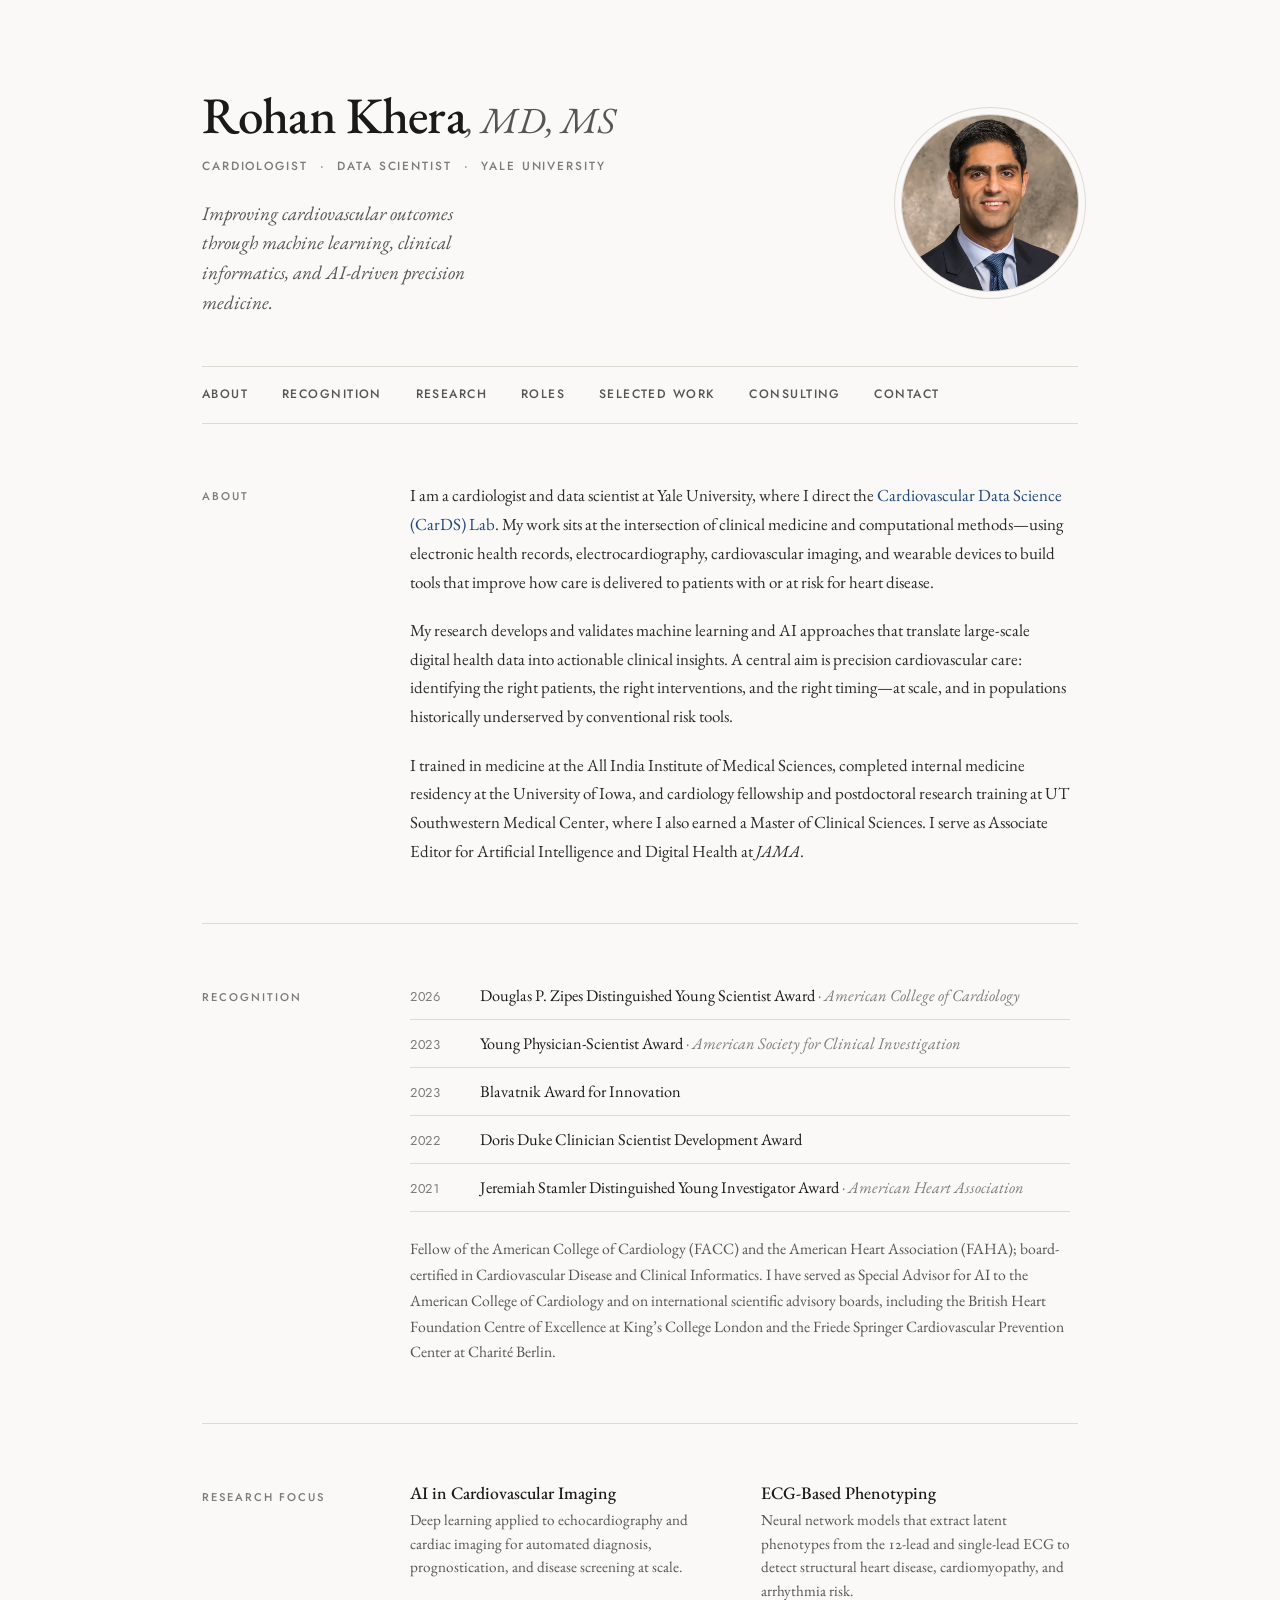
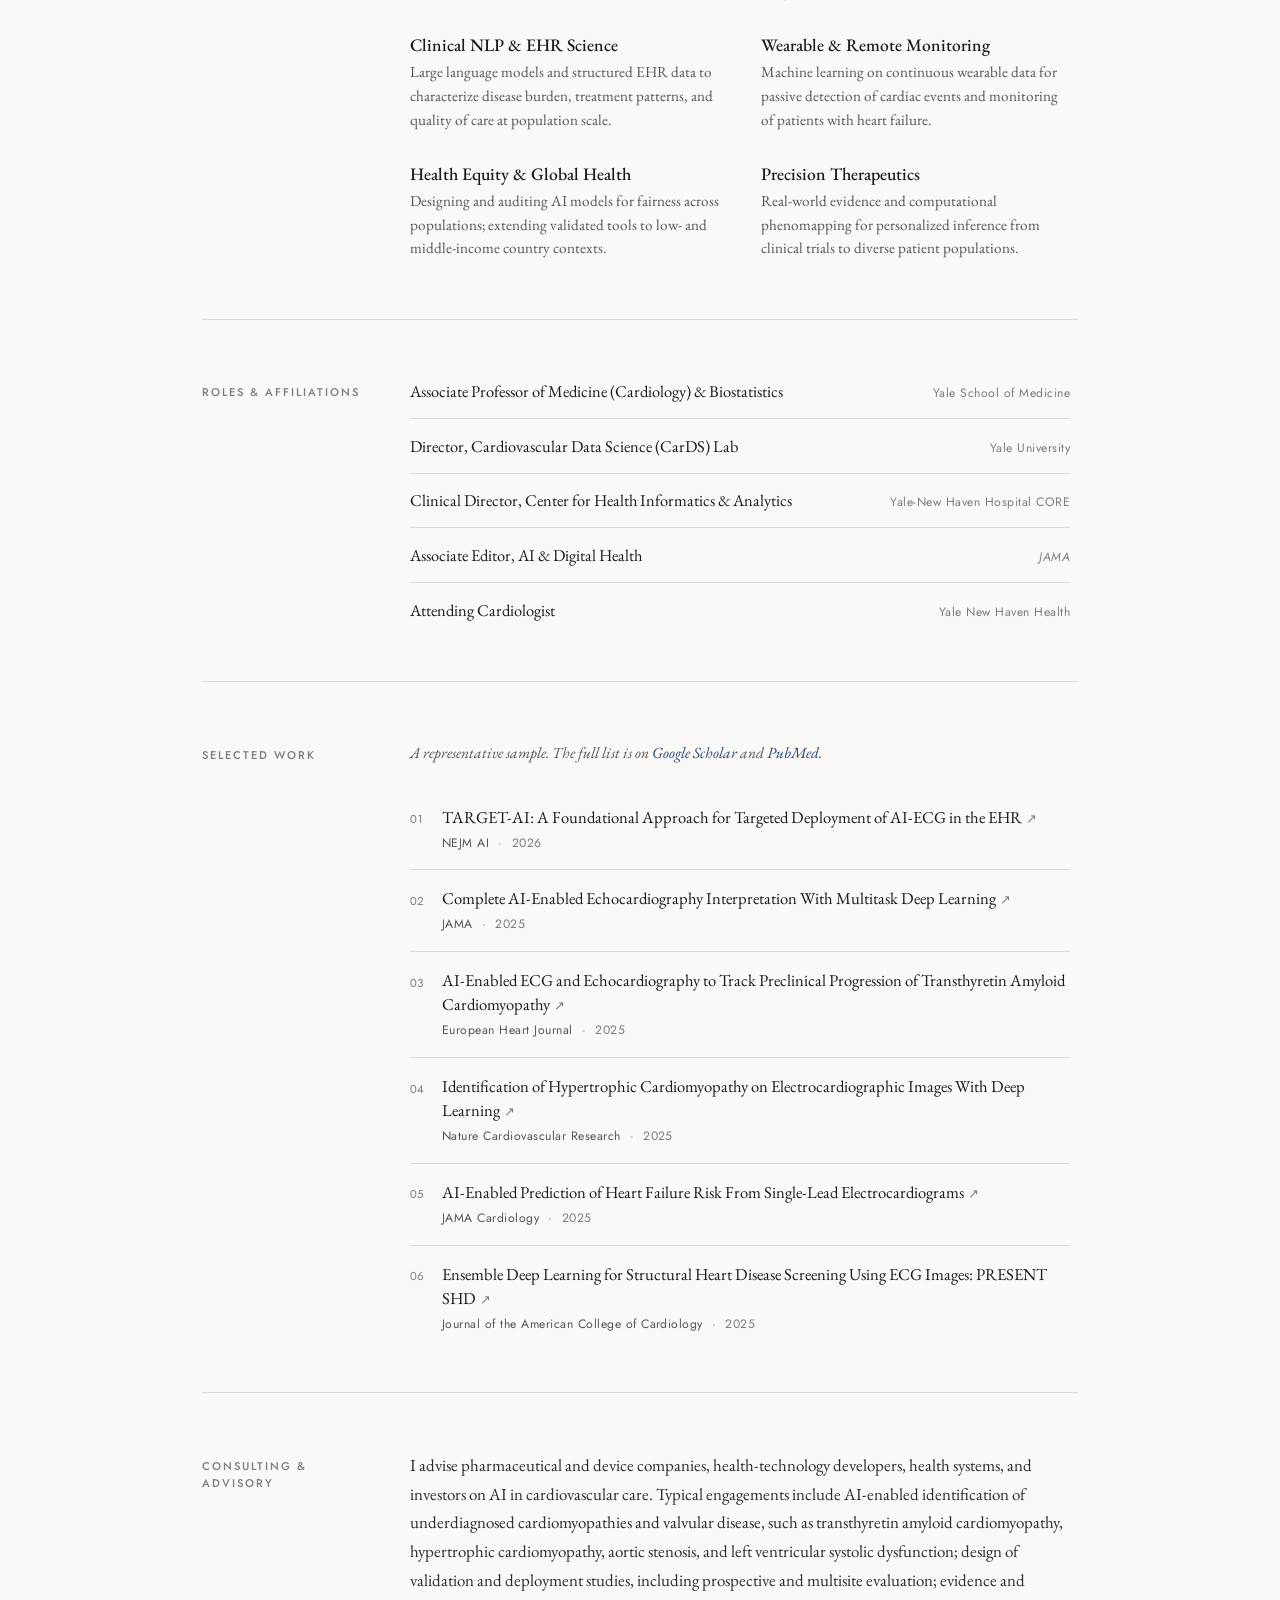
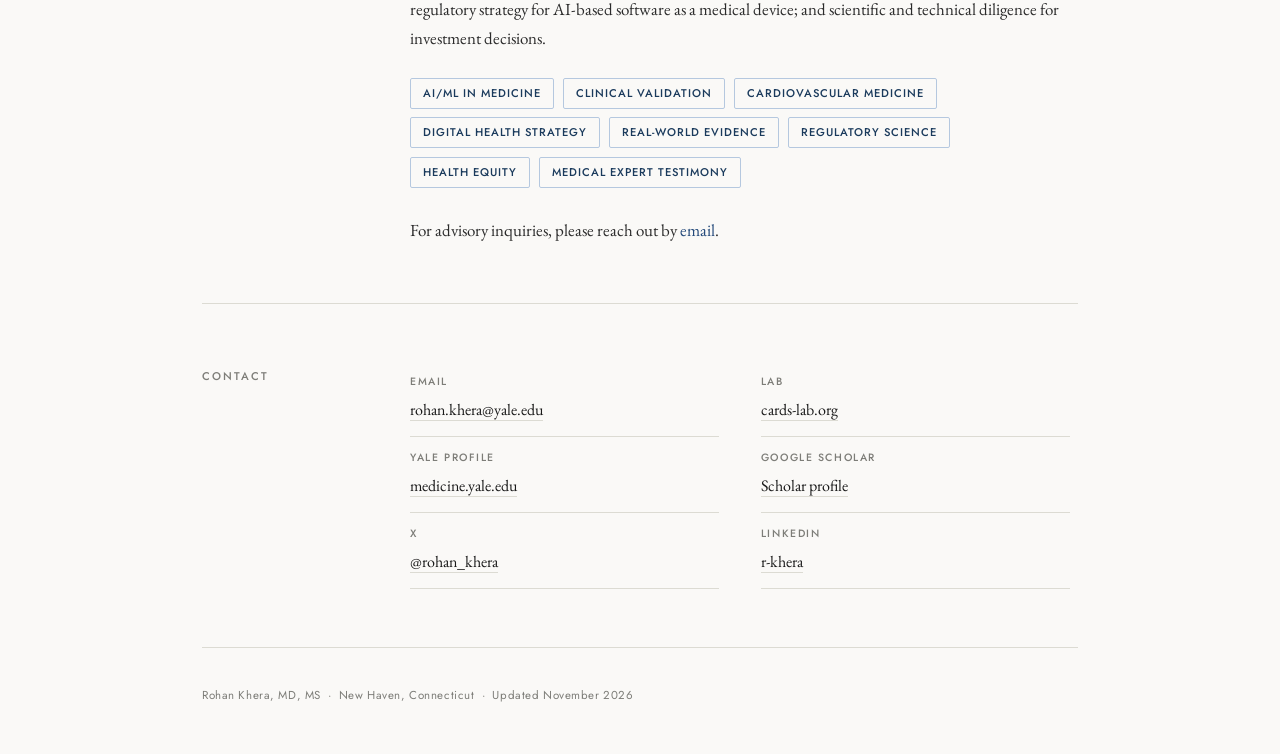
==== commit 3fc5ada7: "Refresh site design, metadata, and add maintenance docs - Editorial two-column layout, automatic dar" ====
--- a/index.html
+++ b/index.html
@@ -4,30 +4,96 @@
   <meta charset="UTF-8" />
   <meta name="viewport" content="width=device-width, initial-scale=1.0" />
   <title>Rohan Khera, MD, MS — Cardiologist &amp; Data Scientist</title>
-  <meta name="description" content="Rohan Khera, MD, MS, FACC, FAHA — Cardiologist and Data Scientist at Yale University. Director of the CarDS Lab. Expert in cardiovascular medicine, machine learning, and AI in healthcare." />
+  <meta name="description" content="Rohan Khera, MD, MS — Cardiologist and data scientist at Yale University and Director of the Cardiovascular Data Science (CarDS) Lab. AI in cardiovascular medicine, clinical validation, and advisory work." />
+  <meta name="author" content="Rohan Khera" />
+  <meta name="theme-color" content="#faf9f7" media="(prefers-color-scheme: light)" />
+  <meta name="theme-color" content="#131518" media="(prefers-color-scheme: dark)" />
+  <link rel="canonical" href="https://rohankhera.com/" />
+
+  <!-- Social sharing -->
+  <meta property="og:type" content="profile" />
+  <meta property="og:url" content="https://rohankhera.com/" />
   <meta property="og:title" content="Rohan Khera, MD, MS" />
-  <meta property="og:description" content="Cardiologist and Data Scientist at Yale University. Director of the CarDS Lab." />
-  <meta property="og:type" content="website" />
-  <meta property="og:url" content="https://rohankhera.com" />
-  <link rel="canonical" href="https://rohankhera.com" />
+  <meta property="og:description" content="Cardiologist and data scientist at Yale University. Director of the CarDS Lab." />
+  <meta property="og:image" content="https://rohankhera.com/og-image.jpg" />
+  <meta property="og:image:width" content="1200" />
+  <meta property="og:image:height" content="630" />
+  <meta property="og:image:alt" content="Rohan Khera, MD, MS — Cardiologist and Data Scientist, Yale University" />
+  <meta property="profile:first_name" content="Rohan" />
+  <meta property="profile:last_name" content="Khera" />
+  <meta name="twitter:card" content="summary_large_image" />
+  <meta name="twitter:site" content="@rohan_khera" />
+  <meta name="twitter:image" content="https://rohankhera.com/og-image.jpg" />
+
+  <!-- Structured data for search engines -->
+  <script type="application/ld+json">
+  {
+    "@context": "https://schema.org",
+    "@type": "Person",
+    "name": "Rohan Khera",
+    "honorificSuffix": "MD, MS",
+    "jobTitle": "Associate Professor of Medicine (Cardiology) and Biostatistics",
+    "worksFor": { "@type": "Organization", "name": "Yale School of Medicine", "url": "https://medicine.yale.edu/" },
+    "alumniOf": [
+      { "@type": "CollegeOrUniversity", "name": "All India Institute of Medical Sciences" },
+      { "@type": "CollegeOrUniversity", "name": "University of Iowa" },
+      { "@type": "CollegeOrUniversity", "name": "UT Southwestern Medical Center" }
+    ],
+    "knowsAbout": ["Cardiology", "Artificial intelligence in medicine", "Machine learning", "Electrocardiography", "Echocardiography", "Clinical informatics"],
+    "url": "https://rohankhera.com/",
+    "image": "https://rohankhera.com/headshot.jpg",
+    "sameAs": [
+      "https://www.cards-lab.org/",
+      "https://medicine.yale.edu/profile/rohan-khera/",
+      "https://scholar.google.com/citations?user=9XhOK4AAAAAJ",
+      "https://x.com/rohan_khera",
+      "https://www.linkedin.com/in/r-khera/"
+    ]
+  }
+  </script>
+
   <link rel="icon" type="image/svg+xml" href="data:image/svg+xml,<svg xmlns='http://www.w3.org/2000/svg' viewBox='0 0 32 32'><rect width='32' height='32' rx='4' fill='%231a3a5c'/><text x='16' y='22' font-family='Georgia,serif' font-size='14' font-weight='600' fill='white' text-anchor='middle' letter-spacing='0.5'>RK</text></svg>" />
+  <link rel="apple-touch-icon" href="headshot.jpg" />
   <link rel="preconnect" href="https://fonts.googleapis.com" />
   <link rel="preconnect" href="https://fonts.gstatic.com" crossorigin />
-  <link href="https://fonts.googleapis.com/css2?family=EB+Garamond:ital,wght@0,400;0,500;0,600;1,400;1,500&family=Jost:wght@300;400;500&display=swap" rel="stylesheet" />
+  <link href="https://fonts.googleapis.com/css2?family=EB+Garamond:ital,wght@0,400;0,500;0,600;1,400;1,500&family=Jost:wght@400;500&display=swap" rel="stylesheet" />
+
   <style>
     *, *::before, *::after { box-sizing: border-box; margin: 0; padding: 0; }
+
     :root {
       --ink: #1a1a1a;
+      --ink-body: #2b2b2b;
       --ink-light: #555;
-      --ink-faint: #888;
-      --rule: #d8d8d0;
+      --ink-faint: #7d7d78;
+      --rule: #dcdbd3;
       --bg: #faf9f7;
+      --surface: #f2f0eb;
       --accent: #1a3a5c;
-      --accent-light: #2a5298;
-      --serif: 'EB Garamond', Georgia, serif;
-      --sans: 'Jost', sans-serif;
-    }
-    html { scroll-behavior: smooth; }
+      --accent-link: #23497a;
+      --tag-border: #b5c8df;
+      --serif: 'EB Garamond', Georgia, 'Times New Roman', serif;
+      --sans: 'Jost', 'Helvetica Neue', Arial, sans-serif;
+      --label-col: 168px;
+    }
+
+    @media (prefers-color-scheme: dark) {
+      :root {
+        --ink: #ecebe6;
+        --ink-body: #d6d4ce;
+        --ink-light: #a9a7a0;
+        --ink-faint: #85837d;
+        --rule: #2c2f34;
+        --bg: #131518;
+        --surface: #1b1e22;
+        --accent: #9db8da;
+        --accent-link: #a9c4e6;
+        --tag-border: #3a4a5e;
+      }
+    }
+
+    html { scroll-behavior: smooth; -webkit-text-size-adjust: 100%; }
+
     body {
       background: var(--bg);
       color: var(--ink);
@@ -35,307 +101,406 @@
       font-size: 18px;
       line-height: 1.7;
       -webkit-font-smoothing: antialiased;
-    }
+      text-rendering: optimizeLegibility;
+      font-feature-settings: "kern", "liga", "onum";
+    }
+
+    a { color: inherit; }
+    a:focus-visible { outline: 2px solid var(--accent); outline-offset: 3px; border-radius: 2px; }
+    ::selection { background: var(--accent); color: var(--bg); }
+
     .container {
-      max-width: 760px;
+      max-width: 940px;
       margin: 0 auto;
       padding: 0 2rem;
     }
-    section {
-      padding: 4rem 0;
-      border-top: 1px solid var(--rule);
-    }
-
-    /* HEADER */
-    header {
-      padding: 5rem 0 3.5rem;
-    }
+
+    /* ── HEADER ── */
+    header { padding: 5.5rem 0 0; }
+
     .header-content {
       display: flex;
-      align-items: flex-start;
-      gap: 2.5rem;
-    }
-    .header-text {
-      flex: 1;
-    }
+      align-items: center;
+      justify-content: space-between;
+      gap: 3rem;
+    }
+
+    .site-name {
+      font-size: clamp(2.2rem, 4.6vw, 3.2rem);
+      font-weight: 500;
+      letter-spacing: -0.012em;
+      line-height: 1.05;
+    }
+
+    .site-name .degrees {
+      font-style: italic;
+      font-weight: 400;
+      color: var(--ink-light);
+      font-size: 0.72em;
+      letter-spacing: 0;
+    }
+
+    .site-credentials {
+      font-family: var(--sans);
+      font-size: 0.74rem;
+      font-weight: 500;
+      letter-spacing: 0.16em;
+      text-transform: uppercase;
+      color: var(--ink-faint);
+      margin-top: 0.9rem;
+    }
+
+    .site-tagline {
+      margin-top: 1.4rem;
+      font-size: 1.2rem;
+      line-height: 1.55;
+      color: var(--ink-light);
+      font-style: italic;
+      max-width: 34ch;
+    }
+
     .header-photo {
       flex-shrink: 0;
-      width: 160px;
-      height: 160px;
+      width: 176px;
+      height: 176px;
       border-radius: 50%;
       overflow: hidden;
-      border: 3px solid var(--rule);
-      background: #e8e6e1;
-      display: flex;
-      align-items: center;
-      justify-content: center;
-    }
+      background: var(--surface);
+      box-shadow: 0 0 0 1px var(--rule), 0 0 0 7px var(--bg), 0 0 0 8px var(--rule);
+    }
+
     .header-photo img {
       width: 100%;
       height: 100%;
       object-fit: cover;
       display: block;
     }
-    /* Placeholder when no photo yet */
-    .header-photo .photo-placeholder {
-      font-family: var(--sans);
-      font-size: 0.65rem;
-      letter-spacing: 0.08em;
-      text-transform: uppercase;
-      color: var(--ink-faint);
-      text-align: center;
-      padding: 0.5rem;
-      line-height: 1.4;
-    }
-    @media (max-width: 600px) {
-      .header-content {
-        flex-direction: column-reverse;
-        align-items: center;
-        text-align: center;
-      }
-      .header-photo {
-        width: 130px;
-        height: 130px;
-      }
-      nav { justify-content: center; }
-    }
-    .site-name {
-      font-family: var(--serif);
-      font-size: clamp(1.9rem, 3.8vw, 2.6rem);
+
+    nav {
+      margin-top: 3rem;
+      padding: 1.1rem 0;
+      border-top: 1px solid var(--rule);
+      border-bottom: 1px solid var(--rule);
+      display: flex;
+      gap: 0.4rem 2.1rem;
+      flex-wrap: wrap;
+    }
+
+    nav a {
+      font-family: var(--sans);
+      font-size: 0.76rem;
       font-weight: 500;
-      letter-spacing: -0.01em;
-      line-height: 1.1;
-      color: var(--ink);
-    }
-    .site-name em {
-      font-style: italic;
-      color: var(--ink-light);
-      font-weight: 400;
-    }
-    .site-credentials {
-      font-family: var(--sans);
-      font-size: 0.78rem;
-      font-weight: 400;
       letter-spacing: 0.12em;
-      text-transform: uppercase;
-      color: var(--ink-faint);
-      margin-top: 0.6rem;
-    }
-    .site-tagline {
-      margin-top: 1.5rem;
-      font-size: 1.1rem;
-      color: var(--ink-light);
-      font-style: italic;
-      max-width: 520px;
-      line-height: 1.65;
-    }
-    nav {
-      margin-top: 2rem;
-      padding-top: 1.5rem;
-      border-top: 1px solid var(--rule);
-      display: flex;
-      gap: 2rem;
-      flex-wrap: wrap;
-    }
-    nav a {
-      font-family: var(--sans);
-      font-size: 0.8rem;
-      letter-spacing: 0.1em;
       text-transform: uppercase;
       color: var(--ink-light);
       text-decoration: none;
       transition: color 0.2s;
     }
+
     nav a:hover { color: var(--accent); }
 
-    /* SECTION LABELS */
+    /* ── SECTIONS: label column + content column ── */
+    section {
+      display: grid;
+      grid-template-columns: var(--label-col) 1fr;
+      gap: 2.5rem;
+      padding: 3.6rem 0;
+      border-bottom: 1px solid var(--rule);
+      scroll-margin-top: 1.5rem;
+    }
+
     .section-label {
       font-family: var(--sans);
       font-size: 0.7rem;
+      font-weight: 500;
       letter-spacing: 0.18em;
       text-transform: uppercase;
       color: var(--ink-faint);
-      margin-bottom: 1.8rem;
-    }
-
-    /* ABOUT */
-    .about-text p {
-      margin-bottom: 1.2em;
-      font-size: 1.05rem;
-      color: #2a2a2a;
-    }
-    .about-text p:last-child { margin-bottom: 0; }
-
-    /* RECOGNITION */
-    .recognition-text {
+      padding-top: 0.45rem;
+      line-height: 1.5;
+    }
+
+    .section-body { min-width: 0; max-width: 660px; }
+
+    .prose p {
+      margin-bottom: 1.15em;
+      font-size: 1.06rem;
+      color: var(--ink-body);
+    }
+    .prose p:last-child { margin-bottom: 0; }
+
+    .text-link {
+      color: var(--accent-link);
+      text-decoration: none;
+      background-image: linear-gradient(currentColor, currentColor);
+      background-size: 0% 1px;
+      background-position: 0 100%;
+      background-repeat: no-repeat;
+      transition: background-size 0.25s ease;
+    }
+    .text-link:hover { background-size: 100% 1px; }
+
+    /* ── RECOGNITION ── */
+    .award-list { list-style: none; }
+
+    .award-list li {
+      display: grid;
+      grid-template-columns: 3.4rem 1fr;
+      gap: 1rem;
+      align-items: baseline;
+      padding: 0.6rem 0;
+      border-bottom: 1px solid var(--rule);
+    }
+    .award-list li:first-child { padding-top: 0; }
+
+    .award-year {
+      font-family: var(--sans);
+      font-size: 0.8rem;
+      color: var(--ink-faint);
+      letter-spacing: 0.04em;
+      font-variant-numeric: tabular-nums;
+    }
+
+    .award-name { font-size: 1.02rem; color: var(--ink); }
+    .award-org { color: var(--ink-faint); font-style: italic; }
+
+    .recognition-note {
+      margin-top: 1.5rem;
       font-size: 0.98rem;
-      color: #2a2a2a;
-      line-height: 1.7;
-      max-width: 660px;
-    }
-
-    /* RESEARCH */
+      color: var(--ink-light);
+      line-height: 1.65;
+    }
+
+    /* ── RESEARCH ── */
     .research-areas {
       display: grid;
       grid-template-columns: 1fr 1fr;
-      gap: 1.6rem 2.5rem;
-    }
-    @media (max-width: 560px) {
-      .research-areas { grid-template-columns: 1fr; }
-    }
+      gap: 1.9rem 2.6rem;
+    }
+
     .research-item h3 {
-      font-family: var(--serif);
-      font-size: 1.05rem;
+      font-size: 1.1rem;
       font-weight: 500;
       color: var(--ink);
       margin-bottom: 0.3rem;
-    }
+      line-height: 1.3;
+    }
+
     .research-item p {
-      font-size: 0.9rem;
+      font-size: 0.95rem;
       color: var(--ink-light);
       line-height: 1.55;
     }
 
-    /* AFFILIATIONS */
-    .affiliation-list { list-style: none; }
-    .affiliation-list li {
-      padding: 0.9rem 0;
-      border-bottom: 1px solid var(--rule);
+    /* ── ROLES ── */
+    .row-list { list-style: none; }
+
+    .row-list li {
       display: flex;
       align-items: baseline;
-      gap: 1rem;
-    }
-    .affiliation-list li:last-child { border-bottom: none; }
-    .aff-role {
-      font-size: 1rem;
-      color: var(--ink);
-      flex: 1;
-    }
-    .aff-org {
-      font-family: var(--sans);
-      font-size: 0.78rem;
+      justify-content: space-between;
+      gap: 1.5rem;
+      padding: 0.8rem 0;
+      border-bottom: 1px solid var(--rule);
+    }
+    .row-list li:first-child { padding-top: 0; }
+    .row-list li:last-child { border-bottom: none; padding-bottom: 0; }
+
+    .row-main { font-size: 1.03rem; color: var(--ink); }
+
+    .row-aside {
+      font-family: var(--sans);
+      font-size: 0.76rem;
       color: var(--ink-faint);
       letter-spacing: 0.04em;
-      white-space: nowrap;
-    }
-
-    /* SELECTED WORK */
+      text-align: right;
+      flex-shrink: 0;
+    }
+
+    /* ── SELECTED WORK ── */
     .work-note {
-      font-size: 0.92rem;
+      font-size: 0.97rem;
       color: var(--ink-light);
       font-style: italic;
-      margin-bottom: 1.8rem;
-    }
-    .pub-link {
-      color: var(--accent-light);
-      text-decoration: none;
-      border-bottom: 1px solid transparent;
-      transition: border-color 0.2s;
-    }
-    .pub-link:hover { border-color: var(--accent-light); }
-    .pub-list { list-style: none; }
+      margin-bottom: 1.4rem;
+    }
+
+    .pub-list { list-style: none; counter-reset: pub; }
+
     .pub-list li {
+      counter-increment: pub;
+      display: grid;
+      grid-template-columns: 2rem 1fr;
       padding: 1rem 0;
       border-bottom: 1px solid var(--rule);
-      font-size: 0.97rem;
-      line-height: 1.6;
-    }
-    .pub-list li:last-child { border-bottom: none; }
+    }
+    .pub-list li:last-child { border-bottom: none; padding-bottom: 0; }
+
+    .pub-list li::before {
+      content: counter(pub, decimal-leading-zero);
+      font-family: var(--sans);
+      font-size: 0.72rem;
+      color: var(--ink-faint);
+      padding-top: 0.35rem;
+      font-variant-numeric: tabular-nums;
+    }
+
     .pub-title {
+      display: block;
+      font-size: 1.04rem;
+      line-height: 1.45;
       color: var(--ink);
+      text-decoration: none;
+      transition: color 0.2s;
+    }
+    .pub-title:hover { color: var(--accent-link); }
+    .pub-title .arrow {
+      display: inline-block;
+      font-family: var(--sans);
+      font-size: 0.8em;
+      color: var(--ink-faint);
+      margin-left: 0.3em;
+      transition: transform 0.2s, color 0.2s;
+    }
+    .pub-title:hover .arrow { transform: translate(2px, -2px); color: var(--accent-link); }
+
+    .pub-meta {
       display: block;
-      margin-bottom: 0.2rem;
-    }
-    .pub-meta {
-      font-family: var(--sans);
-      font-size: 0.78rem;
-      color: var(--ink-faint);
-      letter-spacing: 0.03em;
-    }
-
-    /* CONSULTING */
-    .consult-text {
-      font-size: 1.02rem;
-      color: #2a2a2a;
-      max-width: 620px;
-    }
+      margin-top: 0.25rem;
+      font-family: var(--sans);
+      font-size: 0.76rem;
+      color: var(--ink-faint);
+      letter-spacing: 0.04em;
+    }
+    .pub-meta em { font-style: normal; color: var(--ink-light); }
+
+    /* ── CONSULTING ── */
     .consult-tags {
       display: flex;
       flex-wrap: wrap;
-      gap: 0.6rem;
-      margin-top: 1.5rem;
-    }
+      gap: 0.55rem;
+      margin-top: 1.6rem;
+    }
+
     .tag {
       font-family: var(--sans);
-      font-size: 0.72rem;
-      letter-spacing: 0.08em;
+      font-size: 0.7rem;
+      font-weight: 500;
+      letter-spacing: 0.09em;
       text-transform: uppercase;
       color: var(--accent);
-      border: 1px solid #b5c8df;
-      padding: 0.28rem 0.75rem;
+      border: 1px solid var(--tag-border);
+      padding: 0.3rem 0.75rem;
       border-radius: 2px;
     }
 
-    /* CONTACT */
+    .consult-cta {
+      margin-top: 1.8rem;
+      font-size: 1rem;
+      color: var(--ink-light);
+    }
+
+    /* ── CONTACT ── */
     .contact-grid {
       display: grid;
       grid-template-columns: 1fr 1fr;
-      gap: 0 3rem;
-    }
-    @media (max-width: 480px) {
-      .contact-grid { grid-template-columns: 1fr; }
-    }
+      gap: 0 2.6rem;
+    }
+
     .contact-row {
       display: flex;
       flex-direction: column;
-      padding: 0.7rem 0;
+      padding: 0.75rem 0;
       border-bottom: 1px solid var(--rule);
     }
+
     .contact-label {
       font-family: var(--sans);
-      font-size: 0.68rem;
-      letter-spacing: 0.14em;
+      font-size: 0.66rem;
+      font-weight: 500;
+      letter-spacing: 0.15em;
       text-transform: uppercase;
       color: var(--ink-faint);
-      margin-bottom: 0.2rem;
-    }
+      margin-bottom: 0.15rem;
+    }
+
     .contact-value a {
       color: var(--ink);
       text-decoration: none;
-      font-size: 0.96rem;
+      font-size: 1rem;
       border-bottom: 1px solid var(--rule);
       transition: border-color 0.2s, color 0.2s;
-    }
-    .contact-value a:hover {
-      color: var(--accent-light);
-      border-color: var(--accent-light);
-    }
-
-    /* FOOTER */
-    footer {
-      padding: 2.5rem 0;
-      border-top: 1px solid var(--rule);
-    }
+      overflow-wrap: anywhere;
+    }
+    .contact-value a:hover { color: var(--accent-link); border-color: var(--accent-link); }
+
+    /* ── FOOTER ── */
+    footer { padding: 2.4rem 0 3rem; }
+
     footer p {
       font-family: var(--sans);
-      font-size: 0.73rem;
+      font-size: 0.72rem;
       color: var(--ink-faint);
       letter-spacing: 0.05em;
     }
 
-    /* ANIMATIONS */
+    /* ── RESPONSIVE ── */
+    @media (max-width: 760px) {
+      section {
+        grid-template-columns: 1fr;
+        gap: 1.3rem;
+        padding: 3rem 0;
+      }
+      .section-label { padding-top: 0; }
+      .research-areas { grid-template-columns: 1fr; gap: 1.5rem; }
+    }
+
+    @media (max-width: 600px) {
+      .container { padding: 0 1.25rem; }
+      header { padding-top: 3.5rem; }
+      .header-content {
+        flex-direction: column-reverse;
+        align-items: flex-start;
+        gap: 1.8rem;
+      }
+      .header-photo { width: 128px; height: 128px; }
+      .site-credentials { font-size: 0.68rem; letter-spacing: 0.12em; }
+      .site-tagline { font-size: 1.1rem; }
+      nav { gap: 0.6rem 1.4rem; margin-top: 2.4rem; }
+      .row-list li { flex-direction: column; gap: 0.1rem; }
+      .row-aside { text-align: left; }
+      .contact-grid { grid-template-columns: 1fr; }
+    }
+
+    /* ── MOTION ── */
     @keyframes fadeUp {
-      from { opacity: 0; transform: translateY(14px); }
-      to   { opacity: 1; transform: translateY(0); }
-    }
-    header { animation: fadeUp 0.55s ease both; }
-    section:nth-child(1) { animation: fadeUp 0.55s 0.05s ease both; }
-    section:nth-child(2) { animation: fadeUp 0.55s 0.10s ease both; }
-    section:nth-child(3) { animation: fadeUp 0.55s 0.15s ease both; }
-    section:nth-child(4) { animation: fadeUp 0.55s 0.20s ease both; }
-    section:nth-child(5) { animation: fadeUp 0.55s 0.25s ease both; }
-    section:nth-child(6) { animation: fadeUp 0.55s 0.30s ease both; }
-    section:nth-child(7) { animation: fadeUp 0.55s 0.35s ease both; }
+      from { opacity: 0; transform: translateY(12px); }
+      to   { opacity: 1; transform: none; }
+    }
+
+    @media (prefers-reduced-motion: no-preference) {
+      header { animation: fadeUp 0.6s ease both; }
+      main > section { animation: fadeUp 0.6s ease both; }
+      main > section:nth-child(1) { animation-delay: 0.08s; }
+      main > section:nth-child(2) { animation-delay: 0.14s; }
+      main > section:nth-child(3) { animation-delay: 0.20s; }
+      main > section:nth-child(n+4) { animation-delay: 0.26s; }
+    }
+
+    @media (prefers-reduced-motion: reduce) {
+      html { scroll-behavior: auto; }
+    }
+
+    /* ── PRINT ── */
+    @media print {
+      :root { --bg: #fff; --ink: #000; --ink-body: #111; --ink-light: #333; --ink-faint: #555; --rule: #ccc; --accent: #000; --accent-link: #000; }
+      body { font-size: 11pt; }
+      nav, .header-photo { display: none; }
+      header { padding-top: 0; }
+      section { padding: 1.2rem 0; break-inside: avoid; }
+      .pub-title .arrow { display: none; }
+      a[href^="http"].pub-title::after { content: " — " attr(href); font-family: var(--sans); font-size: 8pt; color: #555; }
+    }
   </style>
 </head>
 <body>
@@ -344,174 +509,178 @@
     <header id="top">
       <div class="header-content">
         <div class="header-text">
-          <h1 class="site-name">Rohan Khera, <em>MD, MS</em></h1>
+          <h1 class="site-name">Rohan Khera<span class="degrees">, MD, MS</span></h1>
           <p class="site-credentials">Cardiologist &nbsp;&middot;&nbsp; Data Scientist &nbsp;&middot;&nbsp; Yale University</p>
           <p class="site-tagline">Improving cardiovascular outcomes through machine learning, clinical informatics, and AI-driven precision medicine.</p>
         </div>
         <div class="header-photo">
-          <img src="a4781f9c-d70a-4e5d-8cfd-aba06a47d3ff.jpeg" alt="Rohan Khera" />
+          <img src="headshot.jpg" alt="Portrait of Rohan Khera" width="640" height="640" />
         </div>
       </div>
-      <nav>
+      <nav aria-label="Sections">
         <a href="#about">About</a>
+        <a href="#recognition">Recognition</a>
         <a href="#research">Research</a>
-        <a href="#affiliations">Roles</a>
+        <a href="#roles">Roles</a>
         <a href="#work">Selected Work</a>
         <a href="#consulting">Consulting</a>
         <a href="#contact">Contact</a>
       </nav>
     </header>
 
-    <section id="about">
-      <p class="section-label">About</p>
-      <div class="about-text">
-        <p>I am a cardiologist and data scientist at Yale University, where I direct the <a href="https://www.cards-lab.org/" class="pub-link">Cardiovascular Data Science (CarDS) Lab</a>. My work sits at the intersection of clinical medicine and computational methods&mdash;using electronic health records, electrocardiography, cardiovascular imaging, and wearable devices to build tools that improve how care is delivered to patients with or at risk for heart disease.</p>
-        <p>My research develops and validates machine learning and AI approaches that translate large-scale digital health data into actionable clinical insights. A central aim is precision cardiovascular care: identifying the right patients, the right interventions, and the right timing&mdash;at scale, and in populations historically underserved by conventional risk tools.</p>
-        <p>I trained in medicine at the All India Institute of Medical Sciences, completed internal medicine residency at the University of Iowa, and cardiology fellowship and postdoctoral research training at UT Southwestern Medical Center, where I also earned a Master of Clinical Sciences. I serve as Associate Editor for Artificial Intelligence and Digital Health at <em>JAMA</em>.</p>
-      </div>
-    </section>
-
-    <section id="recognition">
-      <p class="section-label">Recognition</p>
-      <p class="recognition-text">
-        My work has been recognized with the Douglas P. Zipes Distinguished Young Scientist Award (ACC, 2026), the Young Physician-Scientist Award (ASCI, 2023), the Blavatnik Award for Innovation (2023), the Doris Duke Clinician Scientist Development Award (2022), and the Jeremiah Stamler Distinguished Young Investigator Award (AHA, 2021). I am a Fellow of the American College of Cardiology (FACC) and the American Heart Association (FAHA), and board-certified in Cardiovascular Disease and Clinical Informatics. I have served as Special Advisor for AI to the American College of Cardiology and on international scientific advisory boards including the British Heart Foundation Centre of Excellence at King's College London and the Friede Springer Cardiovascular Prevention Center at Charit&eacute; Berlin.
-      </p>
-    </section>
-
-    <section id="research">
-      <p class="section-label">Research Focus</p>
-      <div class="research-areas">
-        <div class="research-item">
-          <h3>AI in Cardiovascular Imaging</h3>
-          <p>Deep learning applied to echocardiography and cardiac imaging for automated diagnosis, prognostication, and disease screening at scale.</p>
-        </div>
-        <div class="research-item">
-          <h3>ECG-Based Phenotyping</h3>
-          <p>Neural network models that extract latent phenotypes from the 12-lead and single-lead ECG to detect structural heart disease, cardiomyopathy, and arrhythmia risk.</p>
-        </div>
-        <div class="research-item">
-          <h3>Clinical NLP &amp; EHR Science</h3>
-          <p>Large language models and structured EHR data to characterize disease burden, treatment patterns, and quality of care at population scale.</p>
-        </div>
-        <div class="research-item">
-          <h3>Wearable &amp; Remote Monitoring</h3>
-          <p>Machine learning on continuous wearable data for passive detection of cardiac events and monitoring of patients with heart failure.</p>
-        </div>
-        <div class="research-item">
-          <h3>Health Equity &amp; Global Health</h3>
-          <p>Designing and auditing AI models for fairness across populations; extending validated tools to low- and middle-income country contexts.</p>
-        </div>
-        <div class="research-item">
-          <h3>Precision Therapeutics</h3>
-          <p>Real-world evidence and computational phenomapping for personalized inference from clinical trials to diverse patient populations.</p>
-        </div>
-      </div>
-    </section>
-
-    <section id="affiliations">
-      <p class="section-label">Roles &amp; Affiliations</p>
-      <ul class="affiliation-list">
-        <li>
-          <span class="aff-role">Associate Professor of Medicine (Cardiology) &amp; Biostatistics</span>
-          <span class="aff-org">Yale School of Medicine</span>
-        </li>
-        <li>
-          <span class="aff-role">Director, Cardiovascular Data Science (CarDS) Lab</span>
-          <span class="aff-org">Yale University</span>
-        </li>
-        <li>
-          <span class="aff-role">Clinical Director, Center for Health Informatics &amp; Analytics</span>
-          <span class="aff-org">Yale-New Haven Hospital CORE</span>
-        </li>
-        <li>
-          <span class="aff-role">Associate Editor, AI &amp; Digital Health</span>
-          <span class="aff-org">JAMA</span>
-        </li>
-        <li>
-          <span class="aff-role">Attending Cardiologist</span>
-          <span class="aff-org">Yale New Haven Health</span>
-        </li>
-      </ul>
-    </section>
-
-    <section id="work">
-      <p class="section-label">Selected Work</p>
-      <p class="work-note">A representative sample. Full list on <a class="pub-link" href="https://scholar.google.com/citations?user=9XhOK4AAAAAJ&hl=en" target="_blank" rel="noopener">Google Scholar</a> and <a class="pub-link" href="https://pubmed.ncbi.nlm.nih.gov/?term=khera+rohan%5Bauthor%5D" target="_blank" rel="noopener">PubMed</a>.</p>
-      <ul class="pub-list">
-        <li>
-          <a class="pub-link" href="https://doi.org/10.1001/jama.2025.8731" target="_blank" rel="noopener"><span class="pub-title">Complete AI-Enabled Echocardiography Interpretation With Multitask Deep Learning</span></a>
-          <span class="pub-meta">JAMA &nbsp;&middot;&nbsp; 2025</span>
-        </li>
-        <li>
-          <a class="pub-link" href="https://doi.org/10.1093/eurheartj/ehaf440" target="_blank" rel="noopener"><span class="pub-title">AI-Enabled ECG and Echocardiography to Track Preclinical Progression of Transthyretin Amyloid Cardiomyopathy</span></a>
-          <span class="pub-meta">European Heart Journal &nbsp;&middot;&nbsp; 2025</span>
-        </li>
-        <li>
-          <a class="pub-link" href="https://doi.org/10.1038/s44161-025-00664-2" target="_blank" rel="noopener"><span class="pub-title">Identification of Hypertrophic Cardiomyopathy on Electrocardiographic Images With Deep Learning</span></a>
-          <span class="pub-meta">Nature Cardiovascular Research &nbsp;&middot;&nbsp; 2025</span>
-        </li>
-        <li>
-          <a class="pub-link" href="https://doi.org/10.1001/jamacardio.2025.0492" target="_blank" rel="noopener"><span class="pub-title">AI-Enabled Prediction of Heart Failure Risk From Single-Lead Electrocardiograms</span></a>
-          <span class="pub-meta">JAMA Cardiology &nbsp;&middot;&nbsp; 2025</span>
-        </li>
-        <li>
-          <a class="pub-link" href="https://doi.org/10.1016/j.jacc.2025.01.040" target="_blank" rel="noopener"><span class="pub-title">Ensemble Deep Learning for Structural Heart Disease Screening Using ECG Images: PRESENT SHD</span></a>
-          <span class="pub-meta">JACC &nbsp;&middot;&nbsp; 2025</span>
-        </li>
-        <li>
-          <a class="pub-link" href="https://doi.org/10.1056/AIoa2500588" target="_blank" rel="noopener"><span class="pub-title">TARGET-AI: A Foundational Approach for Targeted Deployment of AI-ECG in the EHR</span></a>
-          <span class="pub-meta">NEJM AI &nbsp;&middot;&nbsp; 2026</span>
-        </li>
-      </ul>
-    </section>
-
-    <section id="consulting">
-      <p class="section-label">Consulting &amp; Advisory</p>
-      <p class="consult-text">I advise healthcare technology companies, medical device manufacturers, pharmaceutical firms, health systems, and investment firms on the development, validation, and responsible deployment of AI tools in cardiovascular and broader clinical settings. I bring both the scientific rigor of academic research and the clinical perspective of a practicing cardiologist.</p>
-      <div class="consult-tags">
-        <span class="tag">AI/ML in Medicine</span>
-        <span class="tag">Clinical Validation</span>
-        <span class="tag">Cardiovascular Medicine</span>
-        <span class="tag">Digital Health Strategy</span>
-        <span class="tag">Real-World Evidence</span>
-        <span class="tag">Regulatory Science</span>
-        <span class="tag">Health Equity</span>
-        <span class="tag">Medical Expert Testimony</span>
-      </div>
-    </section>
-
-    <section id="contact">
-      <p class="section-label">Contact</p>
-      <div class="contact-grid">
-        <div class="contact-row">
-          <span class="contact-label">Email</span>
-          <span class="contact-value"><a href="mailto:rohan.khera@yale.edu">rohan.khera@yale.edu</a></span>
-        </div>
-        <div class="contact-row">
-          <span class="contact-label">Lab</span>
-          <span class="contact-value"><a href="https://www.cards-lab.org/" target="_blank" rel="noopener">cards-lab.org</a></span>
-        </div>
-        <div class="contact-row">
-          <span class="contact-label">Yale Profile</span>
-          <span class="contact-value"><a href="https://medicine.yale.edu/profile/rohan-khera/" target="_blank" rel="noopener">medicine.yale.edu</a></span>
-        </div>
-        <div class="contact-row">
-          <span class="contact-label">Google Scholar</span>
-          <span class="contact-value"><a href="https://scholar.google.com/citations?user=9XhOK4AAAAAJ&hl=en" target="_blank" rel="noopener">Scholar Profile</a></span>
-        </div>
-        <div class="contact-row">
-          <span class="contact-label">Twitter / X</span>
-          <span class="contact-value"><a href="https://x.com/rohan_khera" target="_blank" rel="noopener">@rohan_khera</a></span>
-        </div>
-        <div class="contact-row">
-          <span class="contact-label">LinkedIn</span>
-          <span class="contact-value"><a href="https://www.linkedin.com/in/r-khera/" target="_blank" rel="noopener">r-khera</a></span>
-        </div>
-      </div>
-    </section>
+    <main>
+
+      <section id="about">
+        <h2 class="section-label">About</h2>
+        <div class="section-body prose">
+          <p>I am a cardiologist and data scientist at Yale University, where I direct the <a href="https://www.cards-lab.org/" class="text-link" target="_blank" rel="noopener">Cardiovascular Data Science (CarDS) Lab</a>. My work sits at the intersection of clinical medicine and computational methods&mdash;using electronic health records, electrocardiography, cardiovascular imaging, and wearable devices to build tools that improve how care is delivered to patients with or at risk for heart disease.</p>
+          <p>My research develops and validates machine learning and AI approaches that translate large-scale digital health data into actionable clinical insights. A central aim is precision cardiovascular care: identifying the right patients, the right interventions, and the right timing&mdash;at scale, and in populations historically underserved by conventional risk tools.</p>
+          <p>I trained in medicine at the All India Institute of Medical Sciences, completed internal medicine residency at the University of Iowa, and cardiology fellowship and postdoctoral research training at UT Southwestern Medical Center, where I also earned a Master of Clinical Sciences. I serve as Associate Editor for Artificial Intelligence and Digital Health at <em>JAMA</em>.</p>
+        </div>
+      </section>
+
+      <section id="recognition">
+        <h2 class="section-label">Recognition</h2>
+        <div class="section-body">
+          <ul class="award-list">
+            <li><span class="award-year">2026</span><span class="award-name">Douglas P. Zipes Distinguished Young Scientist Award <span class="award-org">&middot; American College of Cardiology</span></span></li>
+            <li><span class="award-year">2023</span><span class="award-name">Young Physician-Scientist Award <span class="award-org">&middot; American Society for Clinical Investigation</span></span></li>
+            <li><span class="award-year">2023</span><span class="award-name">Blavatnik Award for Innovation</span></li>
+            <li><span class="award-year">2022</span><span class="award-name">Doris Duke Clinician Scientist Development Award</span></li>
+            <li><span class="award-year">2021</span><span class="award-name">Jeremiah Stamler Distinguished Young Investigator Award <span class="award-org">&middot; American Heart Association</span></span></li>
+          </ul>
+          <p class="recognition-note">Fellow of the American College of Cardiology (FACC) and the American Heart Association (FAHA); board-certified in Cardiovascular Disease and Clinical Informatics. I have served as Special Advisor for AI to the American College of Cardiology and on international scientific advisory boards, including the British Heart Foundation Centre of Excellence at King&rsquo;s College London and the Friede Springer Cardiovascular Prevention Center at Charit&eacute; Berlin.</p>
+        </div>
+      </section>
+
+      <section id="research">
+        <h2 class="section-label">Research Focus</h2>
+        <div class="section-body research-areas">
+          <div class="research-item">
+            <h3>AI in Cardiovascular Imaging</h3>
+            <p>Deep learning applied to echocardiography and cardiac imaging for automated diagnosis, prognostication, and disease screening at scale.</p>
+          </div>
+          <div class="research-item">
+            <h3>ECG-Based Phenotyping</h3>
+            <p>Neural network models that extract latent phenotypes from the 12-lead and single-lead ECG to detect structural heart disease, cardiomyopathy, and arrhythmia risk.</p>
+          </div>
+          <div class="research-item">
+            <h3>Clinical NLP &amp; EHR Science</h3>
+            <p>Large language models and structured EHR data to characterize disease burden, treatment patterns, and quality of care at population scale.</p>
+          </div>
+          <div class="research-item">
+            <h3>Wearable &amp; Remote Monitoring</h3>
+            <p>Machine learning on continuous wearable data for passive detection of cardiac events and monitoring of patients with heart failure.</p>
+          </div>
+          <div class="research-item">
+            <h3>Health Equity &amp; Global Health</h3>
+            <p>Designing and auditing AI models for fairness across populations; extending validated tools to low- and middle-income country contexts.</p>
+          </div>
+          <div class="research-item">
+            <h3>Precision Therapeutics</h3>
+            <p>Real-world evidence and computational phenomapping for personalized inference from clinical trials to diverse patient populations.</p>
+          </div>
+        </div>
+      </section>
+
+      <section id="roles">
+        <h2 class="section-label">Roles &amp; Affiliations</h2>
+        <div class="section-body">
+          <ul class="row-list">
+            <li><span class="row-main">Associate Professor of Medicine (Cardiology) &amp; Biostatistics</span><span class="row-aside">Yale School of Medicine</span></li>
+            <li><span class="row-main">Director, Cardiovascular Data Science (CarDS) Lab</span><span class="row-aside">Yale University</span></li>
+            <li><span class="row-main">Clinical Director, Center for Health Informatics &amp; Analytics</span><span class="row-aside">Yale-New Haven Hospital CORE</span></li>
+            <li><span class="row-main">Associate Editor, AI &amp; Digital Health</span><span class="row-aside"><em>JAMA</em></span></li>
+            <li><span class="row-main">Attending Cardiologist</span><span class="row-aside">Yale New Haven Health</span></li>
+          </ul>
+        </div>
+      </section>
+
+      <section id="work">
+        <h2 class="section-label">Selected Work</h2>
+        <div class="section-body">
+          <p class="work-note">A representative sample. The full list is on <a class="text-link" href="https://scholar.google.com/citations?user=9XhOK4AAAAAJ&amp;hl=en" target="_blank" rel="noopener">Google Scholar</a> and <a class="text-link" href="https://pubmed.ncbi.nlm.nih.gov/?term=khera+rohan%5Bauthor%5D" target="_blank" rel="noopener">PubMed</a>.</p>
+          <ol class="pub-list">
+            <li><div>
+              <a class="pub-title" href="https://doi.org/10.1056/AIoa2500588" target="_blank" rel="noopener">TARGET-AI: A Foundational Approach for Targeted Deployment of AI-ECG in the EHR<span class="arrow" aria-hidden="true">&#8599;</span></a>
+              <span class="pub-meta"><em>NEJM AI</em> &nbsp;&middot;&nbsp; 2026</span>
+            </div></li>
+            <li><div>
+              <a class="pub-title" href="https://doi.org/10.1001/jama.2025.8731" target="_blank" rel="noopener">Complete AI-Enabled Echocardiography Interpretation With Multitask Deep Learning<span class="arrow" aria-hidden="true">&#8599;</span></a>
+              <span class="pub-meta"><em>JAMA</em> &nbsp;&middot;&nbsp; 2025</span>
+            </div></li>
+            <li><div>
+              <a class="pub-title" href="https://academic.oup.com/eurheartj/article/46/37/3651/8206181" target="_blank" rel="noopener">AI-Enabled ECG and Echocardiography to Track Preclinical Progression of Transthyretin Amyloid Cardiomyopathy<span class="arrow" aria-hidden="true">&#8599;</span></a>
+              <span class="pub-meta"><em>European Heart Journal</em> &nbsp;&middot;&nbsp; 2025</span>
+            </div></li>
+            <li><div>
+              <a class="pub-title" href="https://www.nature.com/articles/s44161-025-00685-3" target="_blank" rel="noopener">Identification of Hypertrophic Cardiomyopathy on Electrocardiographic Images With Deep Learning<span class="arrow" aria-hidden="true">&#8599;</span></a>
+              <span class="pub-meta"><em>Nature Cardiovascular Research</em> &nbsp;&middot;&nbsp; 2025</span>
+            </div></li>
+            <li><div>
+              <a class="pub-title" href="https://doi.org/10.1001/jamacardio.2025.0492" target="_blank" rel="noopener">AI-Enabled Prediction of Heart Failure Risk From Single-Lead Electrocardiograms<span class="arrow" aria-hidden="true">&#8599;</span></a>
+              <span class="pub-meta"><em>JAMA Cardiology</em> &nbsp;&middot;&nbsp; 2025</span>
+            </div></li>
+            <li><div>
+              <a class="pub-title" href="https://doi.org/10.1016/j.jacc.2025.01.040" target="_blank" rel="noopener">Ensemble Deep Learning for Structural Heart Disease Screening Using ECG Images: PRESENT SHD<span class="arrow" aria-hidden="true">&#8599;</span></a>
+              <span class="pub-meta"><em>Journal of the American College of Cardiology</em> &nbsp;&middot;&nbsp; 2025</span>
+            </div></li>
+          </ol>
+        </div>
+      </section>
+
+      <section id="consulting">
+        <h2 class="section-label">Consulting &amp; Advisory</h2>
+        <div class="section-body prose">
+          <p>I advise pharmaceutical and device companies, health-technology developers, health systems, and investors on AI in cardiovascular care. Typical engagements include AI-enabled identification of underdiagnosed cardiomyopathies and valvular disease, such as transthyretin amyloid cardiomyopathy, hypertrophic cardiomyopathy, aortic stenosis, and left ventricular systolic dysfunction; design of validation and deployment studies, including prospective and multisite evaluation; evidence and regulatory strategy for AI-based software as a medical device; and scientific and technical diligence for investment decisions.</p>
+          <div class="consult-tags" aria-label="Areas of expertise">
+            <span class="tag">AI/ML in Medicine</span>
+            <span class="tag">Clinical Validation</span>
+            <span class="tag">Cardiovascular Medicine</span>
+            <span class="tag">Digital Health Strategy</span>
+            <span class="tag">Real-World Evidence</span>
+            <span class="tag">Regulatory Science</span>
+            <span class="tag">Health Equity</span>
+            <span class="tag">Medical Expert Testimony</span>
+          </div>
+          <p class="consult-cta">For advisory inquiries, please reach out by <a class="text-link" href="mailto:rohan.khera@yale.edu?subject=Advisory%20inquiry">email</a>.</p>
+        </div>
+      </section>
+
+      <section id="contact">
+        <h2 class="section-label">Contact</h2>
+        <div class="section-body contact-grid">
+          <div class="contact-row">
+            <span class="contact-label">Email</span>
+            <span class="contact-value"><a href="mailto:rohan.khera@yale.edu">rohan.khera@yale.edu</a></span>
+          </div>
+          <div class="contact-row">
+            <span class="contact-label">Lab</span>
+            <span class="contact-value"><a href="https://www.cards-lab.org/" target="_blank" rel="noopener">cards-lab.org</a></span>
+          </div>
+          <div class="contact-row">
+            <span class="contact-label">Yale Profile</span>
+            <span class="contact-value"><a href="https://medicine.yale.edu/profile/rohan-khera/" target="_blank" rel="noopener">medicine.yale.edu</a></span>
+          </div>
+          <div class="contact-row">
+            <span class="contact-label">Google Scholar</span>
+            <span class="contact-value"><a href="https://scholar.google.com/citations?user=9XhOK4AAAAAJ&amp;hl=en" target="_blank" rel="noopener">Scholar profile</a></span>
+          </div>
+          <div class="contact-row">
+            <span class="contact-label">X</span>
+            <span class="contact-value"><a href="https://x.com/rohan_khera" target="_blank" rel="noopener">@rohan_khera</a></span>
+          </div>
+          <div class="contact-row">
+            <span class="contact-label">LinkedIn</span>
+            <span class="contact-value"><a href="https://www.linkedin.com/in/r-khera/" target="_blank" rel="noopener">r-khera</a></span>
+          </div>
+        </div>
+      </section>
+
+    </main>
 
     <footer>
-      <p>Rohan Khera, MD MS &nbsp;&middot;&nbsp; Yale University &nbsp;&middot;&nbsp; New Haven, CT &nbsp;&middot;&nbsp; Updated 2026</p>
+      <p>Rohan Khera, MD, MS &nbsp;&middot;&nbsp; New Haven, Connecticut &nbsp;&middot;&nbsp; Updated November 2026</p>
     </footer>
 
   </div>
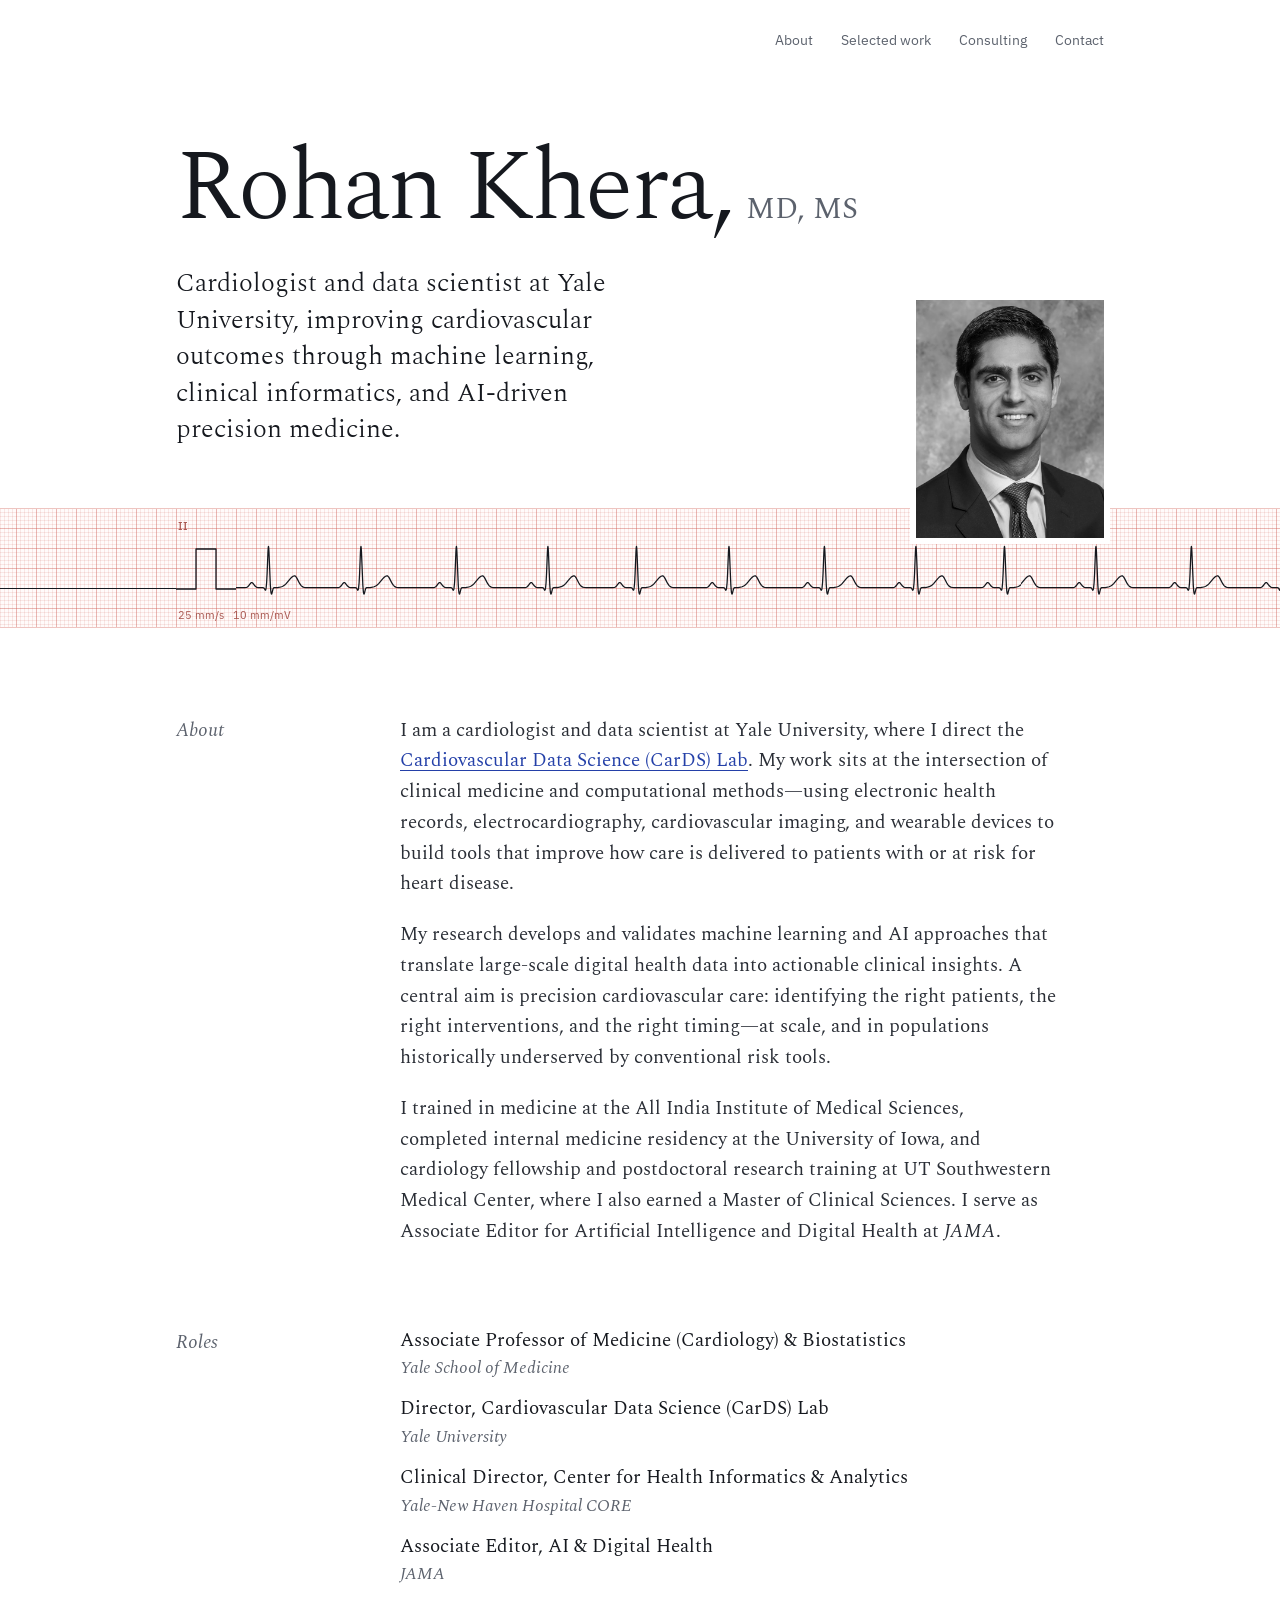
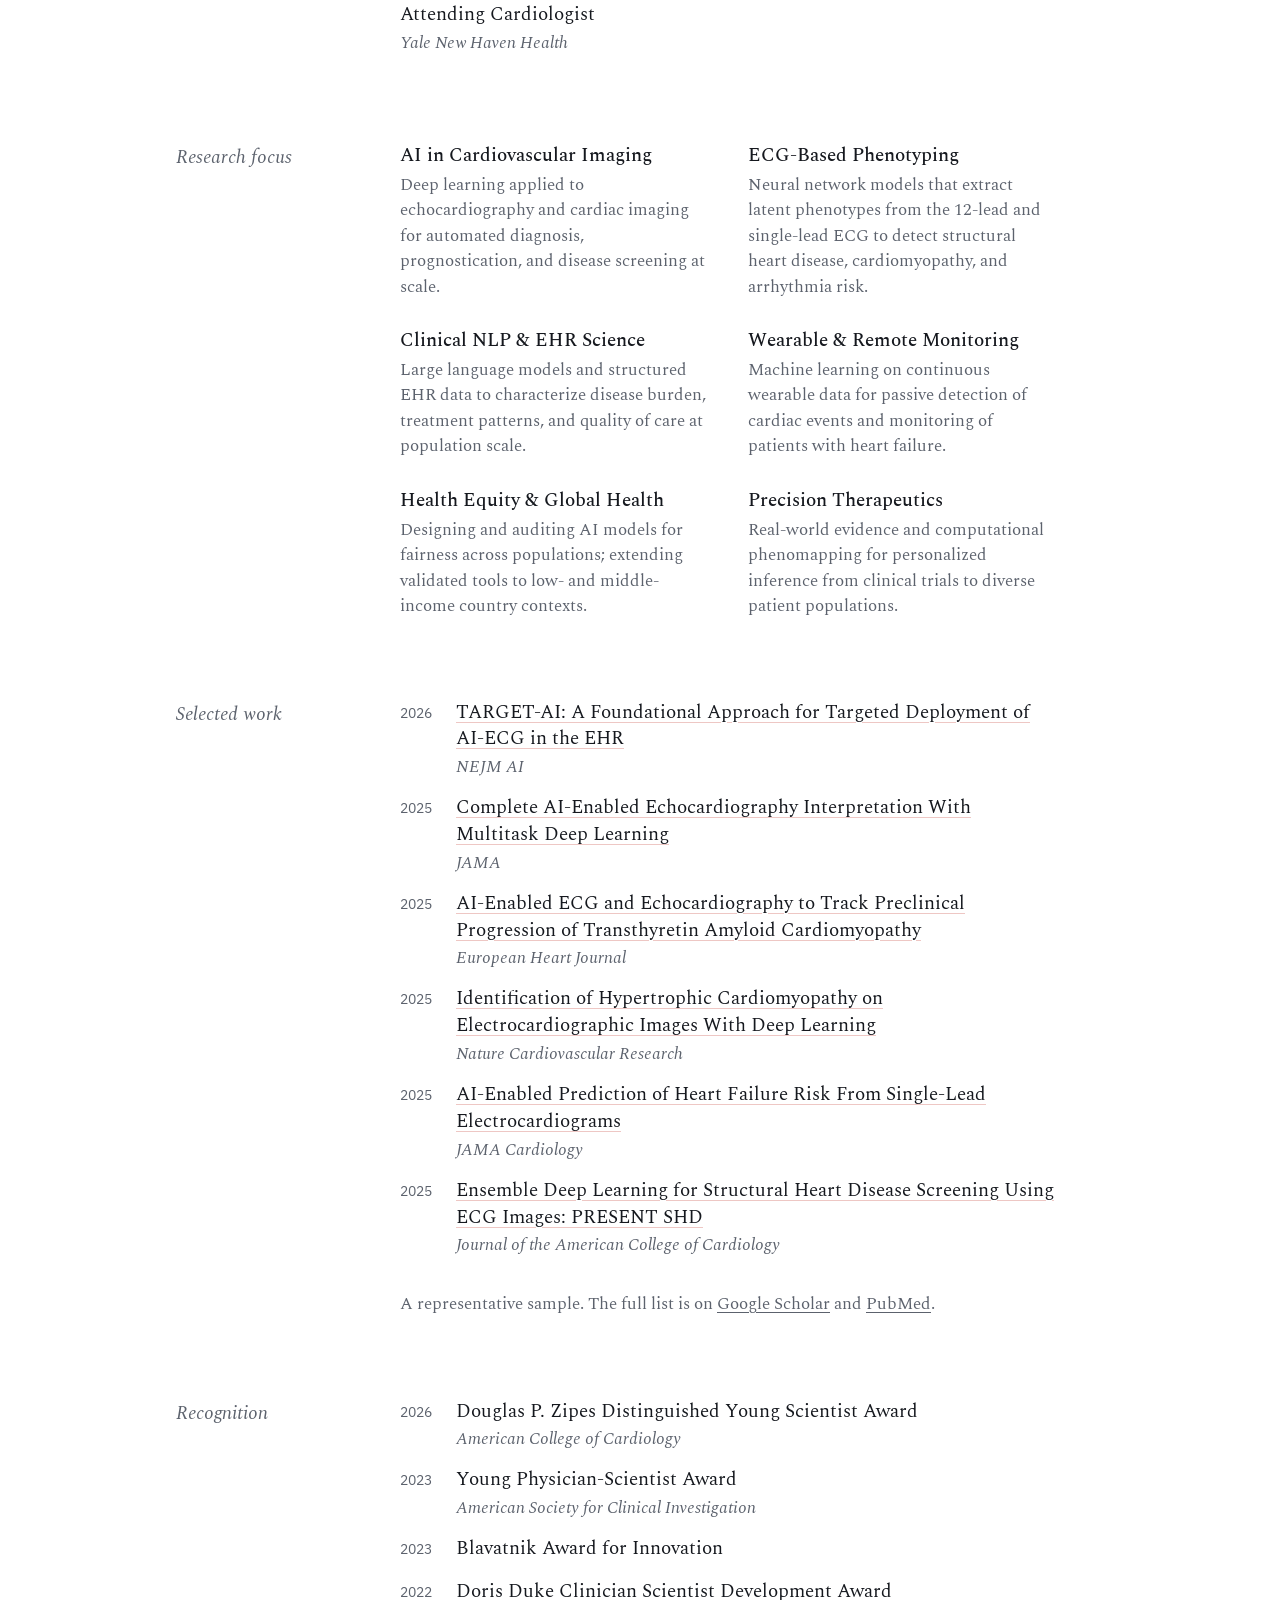
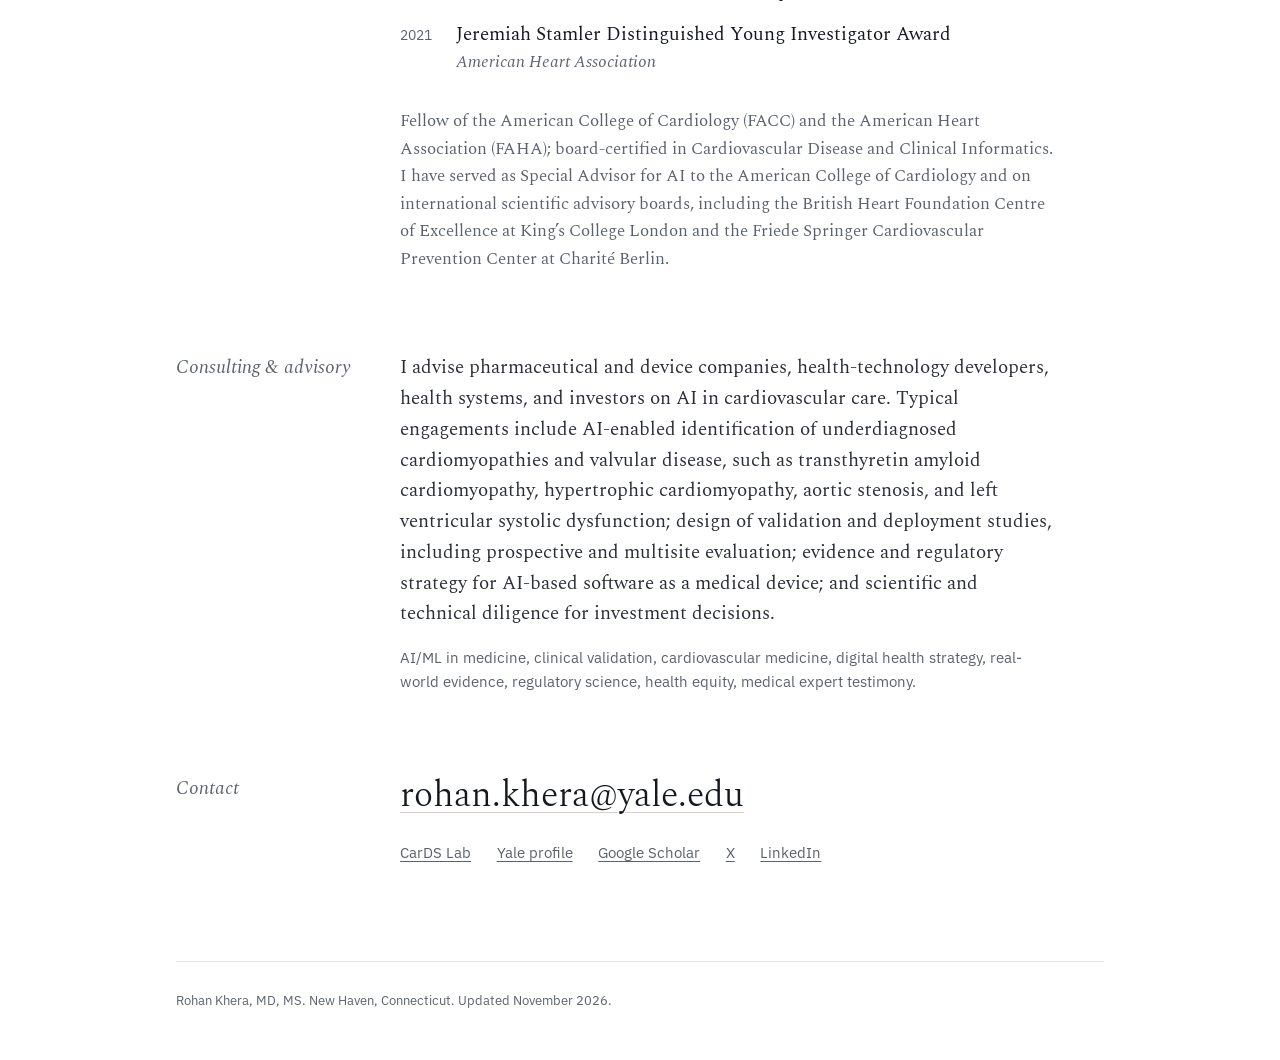
==== commit 152091b8: "Redesign around an ECG printout; split content from styling - Header: large light-serif name, black-" ====
--- a/index.html
+++ b/index.html
@@ -6,11 +6,10 @@
   <title>Rohan Khera, MD, MS — Cardiologist &amp; Data Scientist</title>
   <meta name="description" content="Rohan Khera, MD, MS — Cardiologist and data scientist at Yale University and Director of the Cardiovascular Data Science (CarDS) Lab. AI in cardiovascular medicine, clinical validation, and advisory work." />
   <meta name="author" content="Rohan Khera" />
-  <meta name="theme-color" content="#faf9f7" media="(prefers-color-scheme: light)" />
-  <meta name="theme-color" content="#131518" media="(prefers-color-scheme: dark)" />
+  <meta name="theme-color" content="#ffffff" media="(prefers-color-scheme: light)" />
+  <meta name="theme-color" content="#0f1217" media="(prefers-color-scheme: dark)" />
   <link rel="canonical" href="https://rohankhera.com/" />
 
-  <!-- Social sharing -->
   <meta property="og:type" content="profile" />
   <meta property="og:url" content="https://rohankhera.com/" />
   <meta property="og:title" content="Rohan Khera, MD, MS" />
@@ -18,14 +17,14 @@
   <meta property="og:image" content="https://rohankhera.com/og-image.jpg" />
   <meta property="og:image:width" content="1200" />
   <meta property="og:image:height" content="630" />
-  <meta property="og:image:alt" content="Rohan Khera, MD, MS — Cardiologist and Data Scientist, Yale University" />
+  <meta property="og:image:alt" content="Rohan Khera, MD, MS — Cardiologist and data scientist, Yale University" />
   <meta property="profile:first_name" content="Rohan" />
   <meta property="profile:last_name" content="Khera" />
   <meta name="twitter:card" content="summary_large_image" />
   <meta name="twitter:site" content="@rohan_khera" />
   <meta name="twitter:image" content="https://rohankhera.com/og-image.jpg" />
 
-  <!-- Structured data for search engines -->
+  <!-- Search engines read this. Keep jobTitle in step with the Roles section. -->
   <script type="application/ld+json">
   {
     "@context": "https://schema.org",
@@ -52,637 +51,197 @@
   }
   </script>
 
-  <link rel="icon" type="image/svg+xml" href="data:image/svg+xml,<svg xmlns='http://www.w3.org/2000/svg' viewBox='0 0 32 32'><rect width='32' height='32' rx='4' fill='%231a3a5c'/><text x='16' y='22' font-family='Georgia,serif' font-size='14' font-weight='600' fill='white' text-anchor='middle' letter-spacing='0.5'>RK</text></svg>" />
-  <link rel="apple-touch-icon" href="headshot.jpg" />
-  <link rel="preconnect" href="https://fonts.googleapis.com" />
-  <link rel="preconnect" href="https://fonts.gstatic.com" crossorigin />
-  <link href="https://fonts.googleapis.com/css2?family=EB+Garamond:ital,wght@0,400;0,500;0,600;1,400;1,500&family=Jost:wght@400;500&display=swap" rel="stylesheet" />
-
-  <style>
-    *, *::before, *::after { box-sizing: border-box; margin: 0; padding: 0; }
-
-    :root {
-      --ink: #1a1a1a;
-      --ink-body: #2b2b2b;
-      --ink-light: #555;
-      --ink-faint: #7d7d78;
-      --rule: #dcdbd3;
-      --bg: #faf9f7;
-      --surface: #f2f0eb;
-      --accent: #1a3a5c;
-      --accent-link: #23497a;
-      --tag-border: #b5c8df;
-      --serif: 'EB Garamond', Georgia, 'Times New Roman', serif;
-      --sans: 'Jost', 'Helvetica Neue', Arial, sans-serif;
-      --label-col: 168px;
-    }
-
-    @media (prefers-color-scheme: dark) {
-      :root {
-        --ink: #ecebe6;
-        --ink-body: #d6d4ce;
-        --ink-light: #a9a7a0;
-        --ink-faint: #85837d;
-        --rule: #2c2f34;
-        --bg: #131518;
-        --surface: #1b1e22;
-        --accent: #9db8da;
-        --accent-link: #a9c4e6;
-        --tag-border: #3a4a5e;
-      }
-    }
-
-    html { scroll-behavior: smooth; -webkit-text-size-adjust: 100%; }
-
-    body {
-      background: var(--bg);
-      color: var(--ink);
-      font-family: var(--serif);
-      font-size: 18px;
-      line-height: 1.7;
-      -webkit-font-smoothing: antialiased;
-      text-rendering: optimizeLegibility;
-      font-feature-settings: "kern", "liga", "onum";
-    }
-
-    a { color: inherit; }
-    a:focus-visible { outline: 2px solid var(--accent); outline-offset: 3px; border-radius: 2px; }
-    ::selection { background: var(--accent); color: var(--bg); }
-
-    .container {
-      max-width: 940px;
-      margin: 0 auto;
-      padding: 0 2rem;
-    }
-
-    /* ── HEADER ── */
-    header { padding: 5.5rem 0 0; }
-
-    .header-content {
-      display: flex;
-      align-items: center;
-      justify-content: space-between;
-      gap: 3rem;
-    }
-
-    .site-name {
-      font-size: clamp(2.2rem, 4.6vw, 3.2rem);
-      font-weight: 500;
-      letter-spacing: -0.012em;
-      line-height: 1.05;
-    }
-
-    .site-name .degrees {
-      font-style: italic;
-      font-weight: 400;
-      color: var(--ink-light);
-      font-size: 0.72em;
-      letter-spacing: 0;
-    }
-
-    .site-credentials {
-      font-family: var(--sans);
-      font-size: 0.74rem;
-      font-weight: 500;
-      letter-spacing: 0.16em;
-      text-transform: uppercase;
-      color: var(--ink-faint);
-      margin-top: 0.9rem;
-    }
-
-    .site-tagline {
-      margin-top: 1.4rem;
-      font-size: 1.2rem;
-      line-height: 1.55;
-      color: var(--ink-light);
-      font-style: italic;
-      max-width: 34ch;
-    }
-
-    .header-photo {
-      flex-shrink: 0;
-      width: 176px;
-      height: 176px;
-      border-radius: 50%;
-      overflow: hidden;
-      background: var(--surface);
-      box-shadow: 0 0 0 1px var(--rule), 0 0 0 7px var(--bg), 0 0 0 8px var(--rule);
-    }
-
-    .header-photo img {
-      width: 100%;
-      height: 100%;
-      object-fit: cover;
-      display: block;
-    }
-
-    nav {
-      margin-top: 3rem;
-      padding: 1.1rem 0;
-      border-top: 1px solid var(--rule);
-      border-bottom: 1px solid var(--rule);
-      display: flex;
-      gap: 0.4rem 2.1rem;
-      flex-wrap: wrap;
-    }
-
-    nav a {
-      font-family: var(--sans);
-      font-size: 0.76rem;
-      font-weight: 500;
-      letter-spacing: 0.12em;
-      text-transform: uppercase;
-      color: var(--ink-light);
-      text-decoration: none;
-      transition: color 0.2s;
-    }
-
-    nav a:hover { color: var(--accent); }
-
-    /* ── SECTIONS: label column + content column ── */
-    section {
-      display: grid;
-      grid-template-columns: var(--label-col) 1fr;
-      gap: 2.5rem;
-      padding: 3.6rem 0;
-      border-bottom: 1px solid var(--rule);
-      scroll-margin-top: 1.5rem;
-    }
-
-    .section-label {
-      font-family: var(--sans);
-      font-size: 0.7rem;
-      font-weight: 500;
-      letter-spacing: 0.18em;
-      text-transform: uppercase;
-      color: var(--ink-faint);
-      padding-top: 0.45rem;
-      line-height: 1.5;
-    }
-
-    .section-body { min-width: 0; max-width: 660px; }
-
-    .prose p {
-      margin-bottom: 1.15em;
-      font-size: 1.06rem;
-      color: var(--ink-body);
-    }
-    .prose p:last-child { margin-bottom: 0; }
-
-    .text-link {
-      color: var(--accent-link);
-      text-decoration: none;
-      background-image: linear-gradient(currentColor, currentColor);
-      background-size: 0% 1px;
-      background-position: 0 100%;
-      background-repeat: no-repeat;
-      transition: background-size 0.25s ease;
-    }
-    .text-link:hover { background-size: 100% 1px; }
-
-    /* ── RECOGNITION ── */
-    .award-list { list-style: none; }
-
-    .award-list li {
-      display: grid;
-      grid-template-columns: 3.4rem 1fr;
-      gap: 1rem;
-      align-items: baseline;
-      padding: 0.6rem 0;
-      border-bottom: 1px solid var(--rule);
-    }
-    .award-list li:first-child { padding-top: 0; }
-
-    .award-year {
-      font-family: var(--sans);
-      font-size: 0.8rem;
-      color: var(--ink-faint);
-      letter-spacing: 0.04em;
-      font-variant-numeric: tabular-nums;
-    }
-
-    .award-name { font-size: 1.02rem; color: var(--ink); }
-    .award-org { color: var(--ink-faint); font-style: italic; }
-
-    .recognition-note {
-      margin-top: 1.5rem;
-      font-size: 0.98rem;
-      color: var(--ink-light);
-      line-height: 1.65;
-    }
-
-    /* ── RESEARCH ── */
-    .research-areas {
-      display: grid;
-      grid-template-columns: 1fr 1fr;
-      gap: 1.9rem 2.6rem;
-    }
-
-    .research-item h3 {
-      font-size: 1.1rem;
-      font-weight: 500;
-      color: var(--ink);
-      margin-bottom: 0.3rem;
-      line-height: 1.3;
-    }
-
-    .research-item p {
-      font-size: 0.95rem;
-      color: var(--ink-light);
-      line-height: 1.55;
-    }
-
-    /* ── ROLES ── */
-    .row-list { list-style: none; }
-
-    .row-list li {
-      display: flex;
-      align-items: baseline;
-      justify-content: space-between;
-      gap: 1.5rem;
-      padding: 0.8rem 0;
-      border-bottom: 1px solid var(--rule);
-    }
-    .row-list li:first-child { padding-top: 0; }
-    .row-list li:last-child { border-bottom: none; padding-bottom: 0; }
-
-    .row-main { font-size: 1.03rem; color: var(--ink); }
-
-    .row-aside {
-      font-family: var(--sans);
-      font-size: 0.76rem;
-      color: var(--ink-faint);
-      letter-spacing: 0.04em;
-      text-align: right;
-      flex-shrink: 0;
-    }
-
-    /* ── SELECTED WORK ── */
-    .work-note {
-      font-size: 0.97rem;
-      color: var(--ink-light);
-      font-style: italic;
-      margin-bottom: 1.4rem;
-    }
-
-    .pub-list { list-style: none; counter-reset: pub; }
-
-    .pub-list li {
-      counter-increment: pub;
-      display: grid;
-      grid-template-columns: 2rem 1fr;
-      padding: 1rem 0;
-      border-bottom: 1px solid var(--rule);
-    }
-    .pub-list li:last-child { border-bottom: none; padding-bottom: 0; }
-
-    .pub-list li::before {
-      content: counter(pub, decimal-leading-zero);
-      font-family: var(--sans);
-      font-size: 0.72rem;
-      color: var(--ink-faint);
-      padding-top: 0.35rem;
-      font-variant-numeric: tabular-nums;
-    }
-
-    .pub-title {
-      display: block;
-      font-size: 1.04rem;
-      line-height: 1.45;
-      color: var(--ink);
-      text-decoration: none;
-      transition: color 0.2s;
-    }
-    .pub-title:hover { color: var(--accent-link); }
-    .pub-title .arrow {
-      display: inline-block;
-      font-family: var(--sans);
-      font-size: 0.8em;
-      color: var(--ink-faint);
-      margin-left: 0.3em;
-      transition: transform 0.2s, color 0.2s;
-    }
-    .pub-title:hover .arrow { transform: translate(2px, -2px); color: var(--accent-link); }
-
-    .pub-meta {
-      display: block;
-      margin-top: 0.25rem;
-      font-family: var(--sans);
-      font-size: 0.76rem;
-      color: var(--ink-faint);
-      letter-spacing: 0.04em;
-    }
-    .pub-meta em { font-style: normal; color: var(--ink-light); }
-
-    /* ── CONSULTING ── */
-    .consult-tags {
-      display: flex;
-      flex-wrap: wrap;
-      gap: 0.55rem;
-      margin-top: 1.6rem;
-    }
-
-    .tag {
-      font-family: var(--sans);
-      font-size: 0.7rem;
-      font-weight: 500;
-      letter-spacing: 0.09em;
-      text-transform: uppercase;
-      color: var(--accent);
-      border: 1px solid var(--tag-border);
-      padding: 0.3rem 0.75rem;
-      border-radius: 2px;
-    }
-
-    .consult-cta {
-      margin-top: 1.8rem;
-      font-size: 1rem;
-      color: var(--ink-light);
-    }
-
-    /* ── CONTACT ── */
-    .contact-grid {
-      display: grid;
-      grid-template-columns: 1fr 1fr;
-      gap: 0 2.6rem;
-    }
-
-    .contact-row {
-      display: flex;
-      flex-direction: column;
-      padding: 0.75rem 0;
-      border-bottom: 1px solid var(--rule);
-    }
-
-    .contact-label {
-      font-family: var(--sans);
-      font-size: 0.66rem;
-      font-weight: 500;
-      letter-spacing: 0.15em;
-      text-transform: uppercase;
-      color: var(--ink-faint);
-      margin-bottom: 0.15rem;
-    }
-
-    .contact-value a {
-      color: var(--ink);
-      text-decoration: none;
-      font-size: 1rem;
-      border-bottom: 1px solid var(--rule);
-      transition: border-color 0.2s, color 0.2s;
-      overflow-wrap: anywhere;
-    }
-    .contact-value a:hover { color: var(--accent-link); border-color: var(--accent-link); }
-
-    /* ── FOOTER ── */
-    footer { padding: 2.4rem 0 3rem; }
-
-    footer p {
-      font-family: var(--sans);
-      font-size: 0.72rem;
-      color: var(--ink-faint);
-      letter-spacing: 0.05em;
-    }
-
-    /* ── RESPONSIVE ── */
-    @media (max-width: 760px) {
-      section {
-        grid-template-columns: 1fr;
-        gap: 1.3rem;
-        padding: 3rem 0;
-      }
-      .section-label { padding-top: 0; }
-      .research-areas { grid-template-columns: 1fr; gap: 1.5rem; }
-    }
-
-    @media (max-width: 600px) {
-      .container { padding: 0 1.25rem; }
-      header { padding-top: 3.5rem; }
-      .header-content {
-        flex-direction: column-reverse;
-        align-items: flex-start;
-        gap: 1.8rem;
-      }
-      .header-photo { width: 128px; height: 128px; }
-      .site-credentials { font-size: 0.68rem; letter-spacing: 0.12em; }
-      .site-tagline { font-size: 1.1rem; }
-      nav { gap: 0.6rem 1.4rem; margin-top: 2.4rem; }
-      .row-list li { flex-direction: column; gap: 0.1rem; }
-      .row-aside { text-align: left; }
-      .contact-grid { grid-template-columns: 1fr; }
-    }
-
-    /* ── MOTION ── */
-    @keyframes fadeUp {
-      from { opacity: 0; transform: translateY(12px); }
-      to   { opacity: 1; transform: none; }
-    }
-
-    @media (prefers-reduced-motion: no-preference) {
-      header { animation: fadeUp 0.6s ease both; }
-      main > section { animation: fadeUp 0.6s ease both; }
-      main > section:nth-child(1) { animation-delay: 0.08s; }
-      main > section:nth-child(2) { animation-delay: 0.14s; }
-      main > section:nth-child(3) { animation-delay: 0.20s; }
-      main > section:nth-child(n+4) { animation-delay: 0.26s; }
-    }
-
-    @media (prefers-reduced-motion: reduce) {
-      html { scroll-behavior: auto; }
-    }
-
-    /* ── PRINT ── */
-    @media print {
-      :root { --bg: #fff; --ink: #000; --ink-body: #111; --ink-light: #333; --ink-faint: #555; --rule: #ccc; --accent: #000; --accent-link: #000; }
-      body { font-size: 11pt; }
-      nav, .header-photo { display: none; }
-      header { padding-top: 0; }
-      section { padding: 1.2rem 0; break-inside: avoid; }
-      .pub-title .arrow { display: none; }
-      a[href^="http"].pub-title::after { content: " — " attr(href); font-family: var(--sans); font-size: 8pt; color: #555; }
-    }
-  </style>
+  <link rel="icon" type="image/svg+xml" href="assets/favicon.svg" />
+  <link rel="apple-touch-icon" href="assets/apple-touch-icon.png" />
+  <link rel="preload" href="assets/fonts/spectral-latin-300-normal.woff2" as="font" type="font/woff2" crossorigin />
+  <link rel="preload" href="assets/fonts/spectral-latin-400-normal.woff2" as="font" type="font/woff2" crossorigin />
+  <link rel="stylesheet" href="assets/site.css" />
 </head>
 <body>
-  <div class="container">
-
-    <header id="top">
-      <div class="header-content">
-        <div class="header-text">
-          <h1 class="site-name">Rohan Khera<span class="degrees">, MD, MS</span></h1>
-          <p class="site-credentials">Cardiologist &nbsp;&middot;&nbsp; Data Scientist &nbsp;&middot;&nbsp; Yale University</p>
-          <p class="site-tagline">Improving cardiovascular outcomes through machine learning, clinical informatics, and AI-driven precision medicine.</p>
-        </div>
-        <div class="header-photo">
-          <img src="headshot.jpg" alt="Portrait of Rohan Khera" width="640" height="640" />
-        </div>
-      </div>
-      <nav aria-label="Sections">
-        <a href="#about">About</a>
-        <a href="#recognition">Recognition</a>
-        <a href="#research">Research</a>
-        <a href="#roles">Roles</a>
-        <a href="#work">Selected Work</a>
-        <a href="#consulting">Consulting</a>
-        <a href="#contact">Contact</a>
-      </nav>
-    </header>
-
-    <main>
-
-      <section id="about">
-        <h2 class="section-label">About</h2>
-        <div class="section-body prose">
-          <p>I am a cardiologist and data scientist at Yale University, where I direct the <a href="https://www.cards-lab.org/" class="text-link" target="_blank" rel="noopener">Cardiovascular Data Science (CarDS) Lab</a>. My work sits at the intersection of clinical medicine and computational methods&mdash;using electronic health records, electrocardiography, cardiovascular imaging, and wearable devices to build tools that improve how care is delivered to patients with or at risk for heart disease.</p>
-          <p>My research develops and validates machine learning and AI approaches that translate large-scale digital health data into actionable clinical insights. A central aim is precision cardiovascular care: identifying the right patients, the right interventions, and the right timing&mdash;at scale, and in populations historically underserved by conventional risk tools.</p>
-          <p>I trained in medicine at the All India Institute of Medical Sciences, completed internal medicine residency at the University of Iowa, and cardiology fellowship and postdoctoral research training at UT Southwestern Medical Center, where I also earned a Master of Clinical Sciences. I serve as Associate Editor for Artificial Intelligence and Digital Health at <em>JAMA</em>.</p>
-        </div>
-      </section>
-
-      <section id="recognition">
-        <h2 class="section-label">Recognition</h2>
-        <div class="section-body">
-          <ul class="award-list">
-            <li><span class="award-year">2026</span><span class="award-name">Douglas P. Zipes Distinguished Young Scientist Award <span class="award-org">&middot; American College of Cardiology</span></span></li>
-            <li><span class="award-year">2023</span><span class="award-name">Young Physician-Scientist Award <span class="award-org">&middot; American Society for Clinical Investigation</span></span></li>
-            <li><span class="award-year">2023</span><span class="award-name">Blavatnik Award for Innovation</span></li>
-            <li><span class="award-year">2022</span><span class="award-name">Doris Duke Clinician Scientist Development Award</span></li>
-            <li><span class="award-year">2021</span><span class="award-name">Jeremiah Stamler Distinguished Young Investigator Award <span class="award-org">&middot; American Heart Association</span></span></li>
-          </ul>
-          <p class="recognition-note">Fellow of the American College of Cardiology (FACC) and the American Heart Association (FAHA); board-certified in Cardiovascular Disease and Clinical Informatics. I have served as Special Advisor for AI to the American College of Cardiology and on international scientific advisory boards, including the British Heart Foundation Centre of Excellence at King&rsquo;s College London and the Friede Springer Cardiovascular Prevention Center at Charit&eacute; Berlin.</p>
-        </div>
-      </section>
-
-      <section id="research">
-        <h2 class="section-label">Research Focus</h2>
-        <div class="section-body research-areas">
-          <div class="research-item">
-            <h3>AI in Cardiovascular Imaging</h3>
-            <p>Deep learning applied to echocardiography and cardiac imaging for automated diagnosis, prognostication, and disease screening at scale.</p>
-          </div>
-          <div class="research-item">
-            <h3>ECG-Based Phenotyping</h3>
-            <p>Neural network models that extract latent phenotypes from the 12-lead and single-lead ECG to detect structural heart disease, cardiomyopathy, and arrhythmia risk.</p>
-          </div>
-          <div class="research-item">
-            <h3>Clinical NLP &amp; EHR Science</h3>
-            <p>Large language models and structured EHR data to characterize disease burden, treatment patterns, and quality of care at population scale.</p>
-          </div>
-          <div class="research-item">
-            <h3>Wearable &amp; Remote Monitoring</h3>
-            <p>Machine learning on continuous wearable data for passive detection of cardiac events and monitoring of patients with heart failure.</p>
-          </div>
-          <div class="research-item">
-            <h3>Health Equity &amp; Global Health</h3>
-            <p>Designing and auditing AI models for fairness across populations; extending validated tools to low- and middle-income country contexts.</p>
-          </div>
-          <div class="research-item">
-            <h3>Precision Therapeutics</h3>
-            <p>Real-world evidence and computational phenomapping for personalized inference from clinical trials to diverse patient populations.</p>
-          </div>
-        </div>
-      </section>
-
-      <section id="roles">
-        <h2 class="section-label">Roles &amp; Affiliations</h2>
-        <div class="section-body">
-          <ul class="row-list">
-            <li><span class="row-main">Associate Professor of Medicine (Cardiology) &amp; Biostatistics</span><span class="row-aside">Yale School of Medicine</span></li>
-            <li><span class="row-main">Director, Cardiovascular Data Science (CarDS) Lab</span><span class="row-aside">Yale University</span></li>
-            <li><span class="row-main">Clinical Director, Center for Health Informatics &amp; Analytics</span><span class="row-aside">Yale-New Haven Hospital CORE</span></li>
-            <li><span class="row-main">Associate Editor, AI &amp; Digital Health</span><span class="row-aside"><em>JAMA</em></span></li>
-            <li><span class="row-main">Attending Cardiologist</span><span class="row-aside">Yale New Haven Health</span></li>
-          </ul>
-        </div>
-      </section>
-
-      <section id="work">
-        <h2 class="section-label">Selected Work</h2>
-        <div class="section-body">
-          <p class="work-note">A representative sample. The full list is on <a class="text-link" href="https://scholar.google.com/citations?user=9XhOK4AAAAAJ&amp;hl=en" target="_blank" rel="noopener">Google Scholar</a> and <a class="text-link" href="https://pubmed.ncbi.nlm.nih.gov/?term=khera+rohan%5Bauthor%5D" target="_blank" rel="noopener">PubMed</a>.</p>
-          <ol class="pub-list">
-            <li><div>
-              <a class="pub-title" href="https://doi.org/10.1056/AIoa2500588" target="_blank" rel="noopener">TARGET-AI: A Foundational Approach for Targeted Deployment of AI-ECG in the EHR<span class="arrow" aria-hidden="true">&#8599;</span></a>
-              <span class="pub-meta"><em>NEJM AI</em> &nbsp;&middot;&nbsp; 2026</span>
-            </div></li>
-            <li><div>
-              <a class="pub-title" href="https://doi.org/10.1001/jama.2025.8731" target="_blank" rel="noopener">Complete AI-Enabled Echocardiography Interpretation With Multitask Deep Learning<span class="arrow" aria-hidden="true">&#8599;</span></a>
-              <span class="pub-meta"><em>JAMA</em> &nbsp;&middot;&nbsp; 2025</span>
-            </div></li>
-            <li><div>
-              <a class="pub-title" href="https://academic.oup.com/eurheartj/article/46/37/3651/8206181" target="_blank" rel="noopener">AI-Enabled ECG and Echocardiography to Track Preclinical Progression of Transthyretin Amyloid Cardiomyopathy<span class="arrow" aria-hidden="true">&#8599;</span></a>
-              <span class="pub-meta"><em>European Heart Journal</em> &nbsp;&middot;&nbsp; 2025</span>
-            </div></li>
-            <li><div>
-              <a class="pub-title" href="https://www.nature.com/articles/s44161-025-00685-3" target="_blank" rel="noopener">Identification of Hypertrophic Cardiomyopathy on Electrocardiographic Images With Deep Learning<span class="arrow" aria-hidden="true">&#8599;</span></a>
-              <span class="pub-meta"><em>Nature Cardiovascular Research</em> &nbsp;&middot;&nbsp; 2025</span>
-            </div></li>
-            <li><div>
-              <a class="pub-title" href="https://doi.org/10.1001/jamacardio.2025.0492" target="_blank" rel="noopener">AI-Enabled Prediction of Heart Failure Risk From Single-Lead Electrocardiograms<span class="arrow" aria-hidden="true">&#8599;</span></a>
-              <span class="pub-meta"><em>JAMA Cardiology</em> &nbsp;&middot;&nbsp; 2025</span>
-            </div></li>
-            <li><div>
-              <a class="pub-title" href="https://doi.org/10.1016/j.jacc.2025.01.040" target="_blank" rel="noopener">Ensemble Deep Learning for Structural Heart Disease Screening Using ECG Images: PRESENT SHD<span class="arrow" aria-hidden="true">&#8599;</span></a>
-              <span class="pub-meta"><em>Journal of the American College of Cardiology</em> &nbsp;&middot;&nbsp; 2025</span>
-            </div></li>
-          </ol>
-        </div>
-      </section>
-
-      <section id="consulting">
-        <h2 class="section-label">Consulting &amp; Advisory</h2>
-        <div class="section-body prose">
-          <p>I advise pharmaceutical and device companies, health-technology developers, health systems, and investors on AI in cardiovascular care. Typical engagements include AI-enabled identification of underdiagnosed cardiomyopathies and valvular disease, such as transthyretin amyloid cardiomyopathy, hypertrophic cardiomyopathy, aortic stenosis, and left ventricular systolic dysfunction; design of validation and deployment studies, including prospective and multisite evaluation; evidence and regulatory strategy for AI-based software as a medical device; and scientific and technical diligence for investment decisions.</p>
-          <div class="consult-tags" aria-label="Areas of expertise">
-            <span class="tag">AI/ML in Medicine</span>
-            <span class="tag">Clinical Validation</span>
-            <span class="tag">Cardiovascular Medicine</span>
-            <span class="tag">Digital Health Strategy</span>
-            <span class="tag">Real-World Evidence</span>
-            <span class="tag">Regulatory Science</span>
-            <span class="tag">Health Equity</span>
-            <span class="tag">Medical Expert Testimony</span>
-          </div>
-          <p class="consult-cta">For advisory inquiries, please reach out by <a class="text-link" href="mailto:rohan.khera@yale.edu?subject=Advisory%20inquiry">email</a>.</p>
-        </div>
-      </section>
-
-      <section id="contact">
-        <h2 class="section-label">Contact</h2>
-        <div class="section-body contact-grid">
-          <div class="contact-row">
-            <span class="contact-label">Email</span>
-            <span class="contact-value"><a href="mailto:rohan.khera@yale.edu">rohan.khera@yale.edu</a></span>
-          </div>
-          <div class="contact-row">
-            <span class="contact-label">Lab</span>
-            <span class="contact-value"><a href="https://www.cards-lab.org/" target="_blank" rel="noopener">cards-lab.org</a></span>
-          </div>
-          <div class="contact-row">
-            <span class="contact-label">Yale Profile</span>
-            <span class="contact-value"><a href="https://medicine.yale.edu/profile/rohan-khera/" target="_blank" rel="noopener">medicine.yale.edu</a></span>
-          </div>
-          <div class="contact-row">
-            <span class="contact-label">Google Scholar</span>
-            <span class="contact-value"><a href="https://scholar.google.com/citations?user=9XhOK4AAAAAJ&amp;hl=en" target="_blank" rel="noopener">Scholar profile</a></span>
-          </div>
-          <div class="contact-row">
-            <span class="contact-label">X</span>
-            <span class="contact-value"><a href="https://x.com/rohan_khera" target="_blank" rel="noopener">@rohan_khera</a></span>
-          </div>
-          <div class="contact-row">
-            <span class="contact-label">LinkedIn</span>
-            <span class="contact-value"><a href="https://www.linkedin.com/in/r-khera/" target="_blank" rel="noopener">r-khera</a></span>
-          </div>
-        </div>
-      </section>
-
-    </main>
-
-    <footer>
-      <p>Rohan Khera, MD, MS &nbsp;&middot;&nbsp; New Haven, Connecticut &nbsp;&middot;&nbsp; Updated November 2026</p>
-    </footer>
-
-  </div>
+  <a class="skip" href="#about">Skip to content</a>
+
+  <header>
+    <nav class="wrap topnav" aria-label="Sections">
+      <a href="#about">About</a>
+      <a href="#work">Selected work</a>
+      <a href="#consulting">Consulting</a>
+      <a href="#contact">Contact</a>
+    </nav>
+
+    <div class="wrap intro">
+      <h1>Rohan Khera,<span class="degrees"> MD, MS</span></h1>
+      <p class="lede">Cardiologist and data scientist at Yale University, improving cardiovascular outcomes through machine learning, clinical informatics, and AI-driven precision medicine.</p>
+      <img class="portrait" src="headshot.jpg" alt="Portrait of Rohan Khera" width="640" height="800" />
+    </div>
+
+    <!-- Decorative rhythm strip. Nothing here needs editing. -->
+    <div class="ecg" aria-hidden="true">
+      <div class="wrap ecg__paper">
+        <span class="ecg__note ecg__note--lead">II</span>
+        <span class="ecg__note ecg__note--scale">25 mm/s   10 mm/mV</span>
+      </div>
+      <div class="ecg__ink">
+        <div class="wrap ecg__run">
+          <svg class="ecg__cal" width="60" height="120" viewBox="0 0 60 120"><path d="M0 80H20V40H40V80H60" /></svg>
+          <span class="ecg__trace"></span>
+        </div>
+      </div>
+    </div>
+  </header>
+
+  <main class="wrap">
+
+    <!-- ═════════ ABOUT ═════════ -->
+    <section class="section" id="about">
+      <h2>About</h2>
+      <div class="prose">
+        <p>I am a cardiologist and data scientist at Yale University, where I direct the <a href="https://www.cards-lab.org/">Cardiovascular Data Science (CarDS) Lab</a>. My work sits at the intersection of clinical medicine and computational methods&mdash;using electronic health records, electrocardiography, cardiovascular imaging, and wearable devices to build tools that improve how care is delivered to patients with or at risk for heart disease.</p>
+        <p>My research develops and validates machine learning and AI approaches that translate large-scale digital health data into actionable clinical insights. A central aim is precision cardiovascular care: identifying the right patients, the right interventions, and the right timing&mdash;at scale, and in populations historically underserved by conventional risk tools.</p>
+        <p>I trained in medicine at the All India Institute of Medical Sciences, completed internal medicine residency at the University of Iowa, and cardiology fellowship and postdoctoral research training at UT Southwestern Medical Center, where I also earned a Master of Clinical Sciences. I serve as Associate Editor for Artificial Intelligence and Digital Health at <em>JAMA</em>.</p>
+      </div>
+    </section>
+
+    <!-- ═════════ ROLES ═════════
+         One <li> per role: the title, then where. -->
+    <section class="section" id="roles">
+      <h2>Roles</h2>
+      <ul class="rows rows--plain">
+        <li><div class="what">Associate Professor of Medicine (Cardiology) &amp; Biostatistics <span class="where">Yale School of Medicine</span></div></li>
+        <li><div class="what">Director, Cardiovascular Data Science (CarDS) Lab <span class="where">Yale University</span></div></li>
+        <li><div class="what">Clinical Director, Center for Health Informatics &amp; Analytics <span class="where">Yale-New Haven Hospital CORE</span></div></li>
+        <li><div class="what">Associate Editor, AI &amp; Digital Health <span class="where">JAMA</span></div></li>
+        <li><div class="what">Attending Cardiologist <span class="where">Yale New Haven Health</span></div></li>
+      </ul>
+    </section>
+
+    <!-- ═════════ RESEARCH ═════════
+         One <dt> (area) + <dd> (one sentence) per topic. -->
+    <section class="section" id="research">
+      <h2>Research focus</h2>
+      <dl class="topics">
+        <div>
+          <dt>AI in Cardiovascular Imaging</dt>
+          <dd>Deep learning applied to echocardiography and cardiac imaging for automated diagnosis, prognostication, and disease screening at scale.</dd>
+        </div>
+        <div>
+          <dt>ECG-Based Phenotyping</dt>
+          <dd>Neural network models that extract latent phenotypes from the 12-lead and single-lead ECG to detect structural heart disease, cardiomyopathy, and arrhythmia risk.</dd>
+        </div>
+        <div>
+          <dt>Clinical NLP &amp; EHR Science</dt>
+          <dd>Large language models and structured EHR data to characterize disease burden, treatment patterns, and quality of care at population scale.</dd>
+        </div>
+        <div>
+          <dt>Wearable &amp; Remote Monitoring</dt>
+          <dd>Machine learning on continuous wearable data for passive detection of cardiac events and monitoring of patients with heart failure.</dd>
+        </div>
+        <div>
+          <dt>Health Equity &amp; Global Health</dt>
+          <dd>Designing and auditing AI models for fairness across populations; extending validated tools to low- and middle-income country contexts.</dd>
+        </div>
+        <div>
+          <dt>Precision Therapeutics</dt>
+          <dd>Real-world evidence and computational phenomapping for personalized inference from clinical trials to diverse patient populations.</dd>
+        </div>
+      </dl>
+    </section>
+
+    <!-- ═════════ SELECTED WORK ═════════
+         Newest first, about six. To add a paper, copy one <li> and change the
+         year, link, title, and journal. -->
+    <section class="section" id="work">
+      <h2>Selected work</h2>
+      <div>
+        <ul class="rows">
+          <li>
+            <time>2026</time>
+            <div class="what"><a href="https://doi.org/10.1056/AIoa2500588">TARGET-AI: A Foundational Approach for Targeted Deployment of AI-ECG in the EHR</a> <span class="where">NEJM AI</span></div>
+          </li>
+          <li>
+            <time>2025</time>
+            <div class="what"><a href="https://doi.org/10.1001/jama.2025.8731">Complete AI-Enabled Echocardiography Interpretation With Multitask Deep Learning</a> <span class="where">JAMA</span></div>
+          </li>
+          <li>
+            <time>2025</time>
+            <div class="what"><a href="https://academic.oup.com/eurheartj/article/46/37/3651/8206181">AI-Enabled ECG and Echocardiography to Track Preclinical Progression of Transthyretin Amyloid Cardiomyopathy</a> <span class="where">European Heart Journal</span></div>
+          </li>
+          <li>
+            <time>2025</time>
+            <div class="what"><a href="https://www.nature.com/articles/s44161-025-00685-3">Identification of Hypertrophic Cardiomyopathy on Electrocardiographic Images With Deep Learning</a> <span class="where">Nature Cardiovascular Research</span></div>
+          </li>
+          <li>
+            <time>2025</time>
+            <div class="what"><a href="https://doi.org/10.1001/jamacardio.2025.0492">AI-Enabled Prediction of Heart Failure Risk From Single-Lead Electrocardiograms</a> <span class="where">JAMA Cardiology</span></div>
+          </li>
+          <li>
+            <time>2025</time>
+            <div class="what"><a href="https://doi.org/10.1016/j.jacc.2025.01.040">Ensemble Deep Learning for Structural Heart Disease Screening Using ECG Images: PRESENT SHD</a> <span class="where">Journal of the American College of Cardiology</span></div>
+          </li>
+        </ul>
+        <p class="aside-note">A representative sample. The full list is on <a href="https://scholar.google.com/citations?user=9XhOK4AAAAAJ&amp;hl=en">Google Scholar</a> and <a href="https://pubmed.ncbi.nlm.nih.gov/?term=khera+rohan%5Bauthor%5D">PubMed</a>.</p>
+      </div>
+    </section>
+
+    <!-- ═════════ RECOGNITION ═════════
+         Newest first. To add an award, copy one <li>. The "where" line is optional. -->
+    <section class="section" id="recognition">
+      <h2>Recognition</h2>
+      <div>
+        <ul class="rows">
+          <li>
+            <time>2026</time>
+            <div class="what">Douglas P. Zipes Distinguished Young Scientist Award <span class="where">American College of Cardiology</span></div>
+          </li>
+          <li>
+            <time>2023</time>
+            <div class="what">Young Physician-Scientist Award <span class="where">American Society for Clinical Investigation</span></div>
+          </li>
+          <li>
+            <time>2023</time>
+            <div class="what">Blavatnik Award for Innovation</div>
+          </li>
+          <li>
+            <time>2022</time>
+            <div class="what">Doris Duke Clinician Scientist Development Award</div>
+          </li>
+          <li>
+            <time>2021</time>
+            <div class="what">Jeremiah Stamler Distinguished Young Investigator Award <span class="where">American Heart Association</span></div>
+          </li>
+        </ul>
+        <p class="aside-note">Fellow of the American College of Cardiology (FACC) and the American Heart Association (FAHA); board-certified in Cardiovascular Disease and Clinical Informatics. I have served as Special Advisor for AI to the American College of Cardiology and on international scientific advisory boards, including the British Heart Foundation Centre of Excellence at King&rsquo;s College London and the Friede Springer Cardiovascular Prevention Center at Charit&eacute; Berlin.</p>
+      </div>
+    </section>
+
+    <!-- ═════════ CONSULTING ═════════ -->
+    <section class="section" id="consulting">
+      <h2>Consulting &amp; advisory</h2>
+      <div class="prose">
+        <p>I advise pharmaceutical and device companies, health-technology developers, health systems, and investors on AI in cardiovascular care. Typical engagements include AI-enabled identification of underdiagnosed cardiomyopathies and valvular disease, such as transthyretin amyloid cardiomyopathy, hypertrophic cardiomyopathy, aortic stenosis, and left ventricular systolic dysfunction; design of validation and deployment studies, including prospective and multisite evaluation; evidence and regulatory strategy for AI-based software as a medical device; and scientific and technical diligence for investment decisions.</p>
+        <p class="areas">AI/ML in medicine, clinical validation, cardiovascular medicine, digital health strategy, real-world evidence, regulatory science, health equity, medical expert testimony.</p>
+      </div>
+    </section>
+
+    <!-- ═════════ CONTACT ═════════ -->
+    <section class="section" id="contact">
+      <h2>Contact</h2>
+      <div>
+        <a class="email" href="mailto:rohan.khera@yale.edu">rohan.khera@yale.edu</a>
+        <ul class="elsewhere">
+          <li><a href="https://www.cards-lab.org/">CarDS Lab</a></li>
+          <li><a href="https://medicine.yale.edu/profile/rohan-khera/">Yale profile</a></li>
+          <li><a href="https://scholar.google.com/citations?user=9XhOK4AAAAAJ&amp;hl=en">Google Scholar</a></li>
+          <li><a href="https://x.com/rohan_khera">X</a></li>
+          <li><a href="https://www.linkedin.com/in/r-khera/">LinkedIn</a></li>
+        </ul>
+      </div>
+    </section>
+
+  </main>
+
+  <!-- Change the date here whenever the page is updated. -->
+  <footer class="wrap">
+    Rohan Khera, MD, MS. New Haven, Connecticut. Updated November 2026.
+  </footer>
 </body>
 </html>
--- a/assets/site.css
+++ b/assets/site.css
@@ -0,0 +1,339 @@
+/* rohankhera.com
+   Paper white, ink, the rose grid of ECG paper, and ballpoint blue for links.
+   Spectral for reading, IBM Plex Sans for dates and small print. */
+
+@font-face { font-family: "Spectral"; font-style: normal; font-weight: 300; font-display: swap; src: url("fonts/spectral-latin-300-normal.woff2") format("woff2"); }
+@font-face { font-family: "Spectral"; font-style: normal; font-weight: 400; font-display: swap; src: url("fonts/spectral-latin-400-normal.woff2") format("woff2"); }
+@font-face { font-family: "Spectral"; font-style: italic; font-weight: 400; font-display: swap; src: url("fonts/spectral-latin-400-italic.woff2") format("woff2"); }
+@font-face { font-family: "Spectral"; font-style: normal; font-weight: 500; font-display: swap; src: url("fonts/spectral-latin-500-normal.woff2") format("woff2"); }
+@font-face { font-family: "IBM Plex Sans"; font-style: normal; font-weight: 400; font-display: swap; src: url("fonts/ibm-plex-sans-latin-400-normal.woff2") format("woff2"); }
+@font-face { font-family: "IBM Plex Sans"; font-style: normal; font-weight: 500; font-display: swap; src: url("fonts/ibm-plex-sans-latin-500-normal.woff2") format("woff2"); }
+
+:root {
+  --paper: #ffffff;
+  --ink: #15181e;
+  --text: #2a2e36;
+  --muted: #5c626d;
+  --rule: #e4e5e8;
+  --link: #2440a8;
+  --strip: #fffbfa;
+  --grid-major: rgba(206, 92, 84, 0.34);
+  --grid-minor: rgba(206, 92, 84, 0.13);
+  --grid-note: #a85750;
+
+  --serif: "Spectral", "Iowan Old Style", Georgia, serif;
+  --sans: "IBM Plex Sans", "Helvetica Neue", Arial, sans-serif;
+
+  --mm: 4px;               /* one small square of ECG paper */
+  --side: 12rem;           /* width of the side-heading column */
+}
+
+@media (prefers-color-scheme: dark) {
+  :root {
+    --paper: #0f1217;
+    --ink: #f2f0ea;
+    --text: #d8d6d0;
+    --muted: #a0a5af;
+    --rule: #262b34;
+    --link: #a9bdff;
+    --strip: #12151b;
+    --grid-major: rgba(232, 128, 120, 0.26);
+    --grid-minor: rgba(232, 128, 120, 0.10);
+    --grid-note: #c98a84;
+  }
+}
+
+*, *::before, *::after { box-sizing: border-box; }
+html { -webkit-text-size-adjust: 100%; scroll-behavior: smooth; }
+
+body {
+  margin: 0;
+  background: var(--paper);
+  color: var(--text);
+  font-family: var(--serif);
+  font-size: 1.1875rem;
+  line-height: 1.62;
+  -webkit-font-smoothing: antialiased;
+  text-rendering: optimizeLegibility;
+}
+
+h1, h2, h3, p, ul, dl, dd { margin: 0; padding: 0; }
+ul { list-style: none; }
+img { display: block; max-width: 100%; height: auto; }
+
+a { color: var(--link); text-decoration-thickness: 1px; text-underline-offset: 0.2em; }
+a:hover { text-decoration-thickness: 2px; }
+a:focus-visible { outline: 2px solid var(--link); outline-offset: 3px; border-radius: 2px; }
+::selection { background: var(--link); color: var(--paper); }
+
+.wrap { width: min(58rem, 100% - 3rem); margin-inline: auto; }
+
+.skip { position: absolute; left: -999rem; font-family: var(--sans); font-size: 0.9rem; }
+.skip:focus { left: 1rem; top: 1rem; background: var(--paper); padding: 0.5rem 0.75rem; z-index: 10; }
+
+/* ───────── Top of page ───────── */
+
+.topnav {
+  display: flex;
+  justify-content: flex-end;
+  flex-wrap: wrap;
+  gap: 0.25rem 1.75rem;
+  padding-top: 1.75rem;
+  font-family: var(--sans);
+  font-size: 0.9rem;
+}
+.topnav a { color: var(--muted); text-decoration: none; }
+.topnav a:hover { color: var(--ink); text-decoration: underline; text-decoration-thickness: 1px; }
+
+.intro {
+  display: grid;
+  grid-template-columns: minmax(0, 1fr) auto;
+  align-items: end;
+  column-gap: 3rem;
+  padding-top: clamp(3rem, 8vw, 5.5rem);
+}
+.intro h1 { grid-column: 1 / -1; }
+
+h1 {
+  font-weight: 300;
+  font-size: clamp(3rem, 9.4vw, 6.25rem);
+  line-height: 0.98;
+  letter-spacing: -0.025em;
+  color: var(--ink);
+}
+h1 .degrees {
+  margin-left: 0.15em;
+  font-size: 0.3em;
+  font-weight: 400;
+  letter-spacing: 0;
+  color: var(--muted);
+  white-space: nowrap;
+}
+
+.lede {
+  align-self: start;
+  margin-top: 1.75rem;
+  padding-bottom: clamp(2.5rem, 5vw, 3.75rem);
+  max-width: 36ch;
+  font-weight: 300;
+  font-size: clamp(1.3rem, 2.3vw, 1.65rem);
+  line-height: 1.38;
+  color: var(--ink);
+}
+
+.portrait {
+  position: relative;
+  z-index: 1;
+  width: clamp(10rem, 17vw, 12.5rem);
+  aspect-ratio: 4 / 5;
+  margin-top: 1.75rem;
+  object-fit: cover;
+  filter: grayscale(1) contrast(1.04);
+  border: 6px solid var(--paper);
+  margin-bottom: calc(-9 * var(--mm));   /* rests on the rhythm strip */
+  left: 6px;                             /* so the photo, not its border, meets the edge */
+}
+
+/* ───────── Rhythm strip ─────────
+   25 mm/s, 10 mm/mV, 1 mm = 4px. Lead II, sinus rhythm.
+   The trace is assets/ecg.svg (made by tools/make_ecg.py), used as a mask so
+   it takes its colour from the page. */
+
+.ecg {
+  position: relative;
+  height: calc(30 * var(--mm));
+  overflow: hidden;
+  background: var(--strip);
+  border-block: 1px solid var(--grid-major);
+  color: var(--ink);
+}
+
+.ecg__paper, .ecg__run { position: relative; height: 100%; }
+
+/* grid, kept in phase with the calibration pulse at the left edge of the text */
+.ecg__paper::before {
+  content: "";
+  position: absolute;
+  inset: 0 calc(-1250 * var(--mm));
+  background:
+    linear-gradient(var(--grid-major) 1px, transparent 1px) 0 -1px / 100% calc(5 * var(--mm)),
+    linear-gradient(90deg, var(--grid-major) 1px, transparent 1px) 0 0 / calc(5 * var(--mm)) 100%,
+    linear-gradient(var(--grid-minor) 1px, transparent 1px) 0 -1px / 100% var(--mm),
+    linear-gradient(90deg, var(--grid-minor) 1px, transparent 1px) 0 0 / var(--mm) 100%;
+}
+
+.ecg__note {
+  position: absolute;
+  font-family: var(--sans);
+  font-size: 0.6875rem;
+  line-height: 1;
+  color: var(--grid-note);
+  white-space: pre;
+}
+.ecg__note--lead { left: 2px; top: calc(3 * var(--mm)); font-weight: 500; }
+.ecg__note--scale { left: 2px; bottom: calc(1.5 * var(--mm)); }
+
+.ecg__ink { position: absolute; inset: 0; }
+
+.ecg__run::before {                      /* flat lead-in from the left edge */
+  content: "";
+  position: absolute;
+  right: 100%;
+  top: calc(20 * var(--mm) - 0.65px);
+  width: 100vw;
+  height: 1.3px;
+  background: currentColor;
+}
+
+.ecg__cal { position: absolute; left: 0; top: 0; overflow: visible; }
+.ecg__cal path { fill: none; stroke: currentColor; stroke-width: 1.3; stroke-linejoin: round; }
+
+.ecg__trace {
+  position: absolute;
+  left: 60px;
+  top: 0;
+  width: 200vw;
+  height: 100%;
+}
+@supports (mask-image: url("x.svg")) or (-webkit-mask-image: url("x.svg")) {
+  .ecg__trace {
+    background: currentColor;
+    -webkit-mask: url("ecg.svg") 0 0 / auto 100% repeat-x;
+            mask: url("ecg.svg") 0 0 / auto 100% repeat-x;
+  }
+}
+
+/* the one piece of motion on the page: the strip records once, left to right */
+@media (prefers-reduced-motion: no-preference) {
+  .ecg__ink { animation: record 2.6s cubic-bezier(0.3, 0, 0.6, 1) 0.25s both; }
+  @keyframes record {
+    from { clip-path: inset(0 100% 0 0); }
+    to   { clip-path: inset(0 0 0 0); }
+  }
+}
+
+/* ───────── Sections ───────── */
+
+main { padding-block: clamp(3rem, 7vw, 5.5rem) 1rem; }
+
+.section {
+  display: grid;
+  grid-template-columns: var(--side) minmax(0, 1fr);
+  column-gap: 2rem;
+  padding-bottom: clamp(3.25rem, 7vw, 5rem);
+  scroll-margin-top: 2rem;
+}
+
+.section > h2 {
+  font-style: italic;
+  font-weight: 400;
+  font-size: 1.1875rem;
+  line-height: 1.62;
+  color: var(--muted);
+}
+
+.section > :not(h2) { max-width: 41rem; }
+
+.prose p + p { margin-top: 1.05em; }
+
+/* rows: a year (or nothing) on the left, the entry on the right */
+.rows li {
+  display: grid;
+  grid-template-columns: 3.5rem minmax(0, 1fr);
+  align-items: baseline;
+  padding-block: 0.5rem;
+}
+.rows li:first-child { padding-top: 0; }
+.rows time {
+  font-family: var(--sans);
+  font-size: 0.875rem;
+  font-variant-numeric: tabular-nums;
+  color: var(--muted);
+}
+.rows .what { color: var(--ink); line-height: 1.42; }
+.rows .where { display: block; font-style: italic; font-size: 1.0625rem; color: var(--muted); margin-top: 0.1rem; }
+.rows a { color: inherit; text-decoration-color: var(--grid-major); text-decoration-thickness: 1px; }
+.rows a:hover { color: var(--link); text-decoration-color: currentColor; }
+
+.rows--plain li { grid-template-columns: minmax(0, 1fr); }
+
+.aside-note { margin-top: 1.6rem; font-size: 1.0625rem; color: var(--muted); }
+.aside-note a { color: inherit; }
+.aside-note a:hover { color: var(--link); }
+
+.topics { display: grid; grid-template-columns: repeat(2, minmax(0, 1fr)); gap: 1.75rem 2.5rem; }
+.topics dt { font-weight: 500; color: var(--ink); line-height: 1.35; }
+.topics dd { margin-top: 0.25rem; font-size: 1.0625rem; line-height: 1.5; color: var(--muted); }
+
+.areas { margin-top: 1.4rem; font-family: var(--sans); font-size: 0.9375rem; line-height: 1.6; color: var(--muted); }
+
+.email {
+  display: inline-block;
+  font-weight: 300;
+  font-size: clamp(1.5rem, 4.6vw, 2.25rem);
+  line-height: 1.2;
+  color: var(--ink);
+  text-decoration-color: var(--grid-major);
+  text-decoration-thickness: 1px;
+  text-underline-offset: 0.18em;
+  overflow-wrap: anywhere;
+}
+.email:hover { color: var(--link); text-decoration-color: currentColor; text-decoration-thickness: 1px; }
+
+.elsewhere {
+  margin-top: 1.5rem;
+  display: flex;
+  flex-wrap: wrap;
+  gap: 0.35rem 1.6rem;
+  font-family: var(--sans);
+  font-size: 0.9375rem;
+}
+.elsewhere a { color: var(--muted); }
+.elsewhere a:hover { color: var(--link); }
+
+footer {
+  padding-block: 1.75rem 3rem;
+  border-top: 1px solid var(--rule);
+  font-family: var(--sans);
+  font-size: 0.8125rem;
+  color: var(--muted);
+}
+
+/* ───────── Smaller screens ───────── */
+
+@media (max-width: 54rem) {
+  :root { --side: 9.5rem; }
+}
+
+@media (max-width: 44rem) {
+  body { font-size: 1.125rem; }
+  .wrap { width: min(58rem, 100% - 2.5rem); }
+  .topnav { justify-content: flex-start; gap: 0.25rem 1.35rem; }
+  .intro { grid-template-columns: minmax(0, 1fr); padding-top: 2.75rem; }
+  .intro h1 { order: 2; margin-top: 1.75rem; }
+  .lede { order: 3; margin-top: 1.25rem; }
+  .portrait { order: 1; width: 7.25rem; margin: 0; border: 0; left: 0; }
+  .section { grid-template-columns: minmax(0, 1fr); row-gap: 0.9rem; }
+  .section > h2 { font-size: 1.125rem; }
+  .topics { grid-template-columns: minmax(0, 1fr); gap: 1.4rem; }
+  .rows li { grid-template-columns: 3.1rem minmax(0, 1fr); }
+  .rows--plain li { grid-template-columns: minmax(0, 1fr); }
+}
+
+@media (prefers-reduced-motion: reduce) {
+  html { scroll-behavior: auto; }
+}
+
+/* ───────── Print ───────── */
+
+@media print {
+  :root { --paper: #fff; --ink: #000; --text: #111; --muted: #444; --link: #000; }
+  body { font-size: 10.5pt; }
+  .topnav, .ecg, .skip { display: none; }
+  .intro { padding-top: 0; }
+  .lede { padding-bottom: 1.5rem; }
+  .portrait { margin-bottom: 1.5rem; width: 8rem; filter: none; }
+  h1 { font-size: 34pt; }
+  main { padding-top: 0; }
+  .section { padding-bottom: 1.4rem; break-inside: avoid; }
+}
